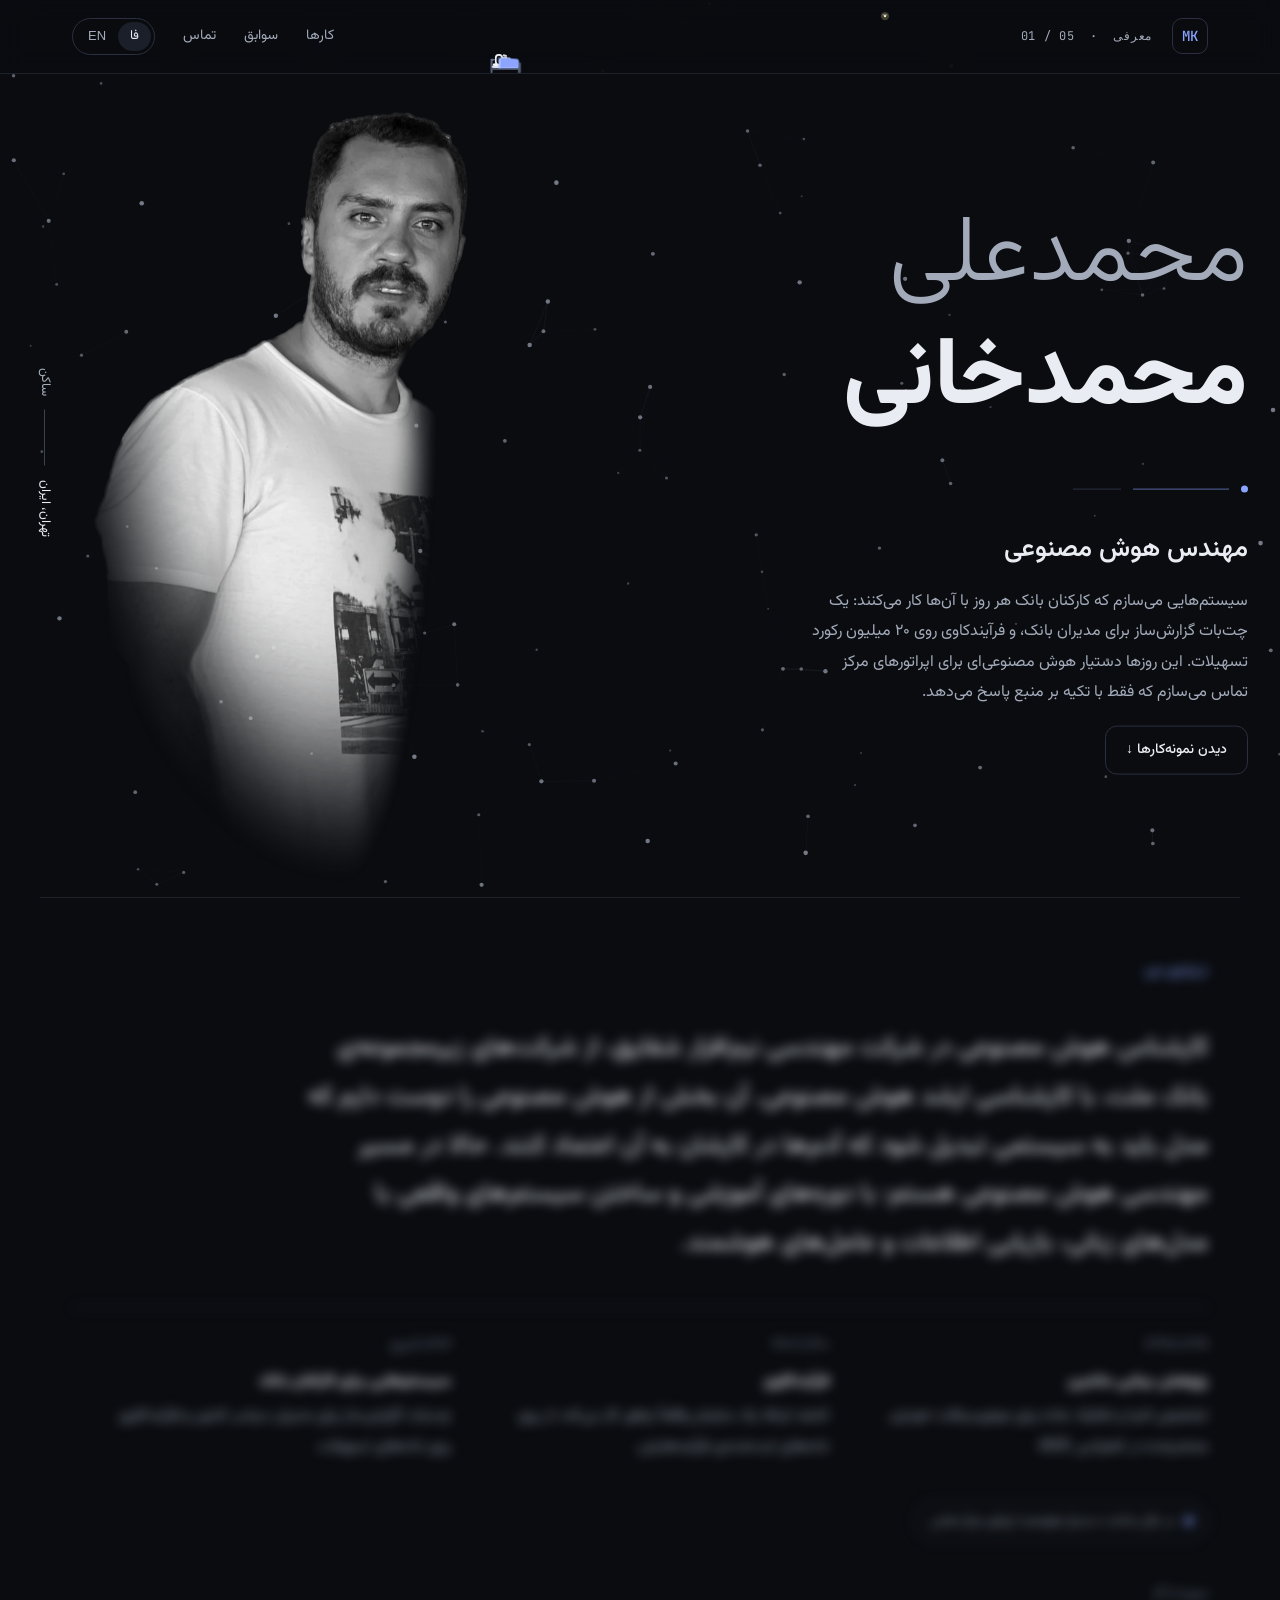
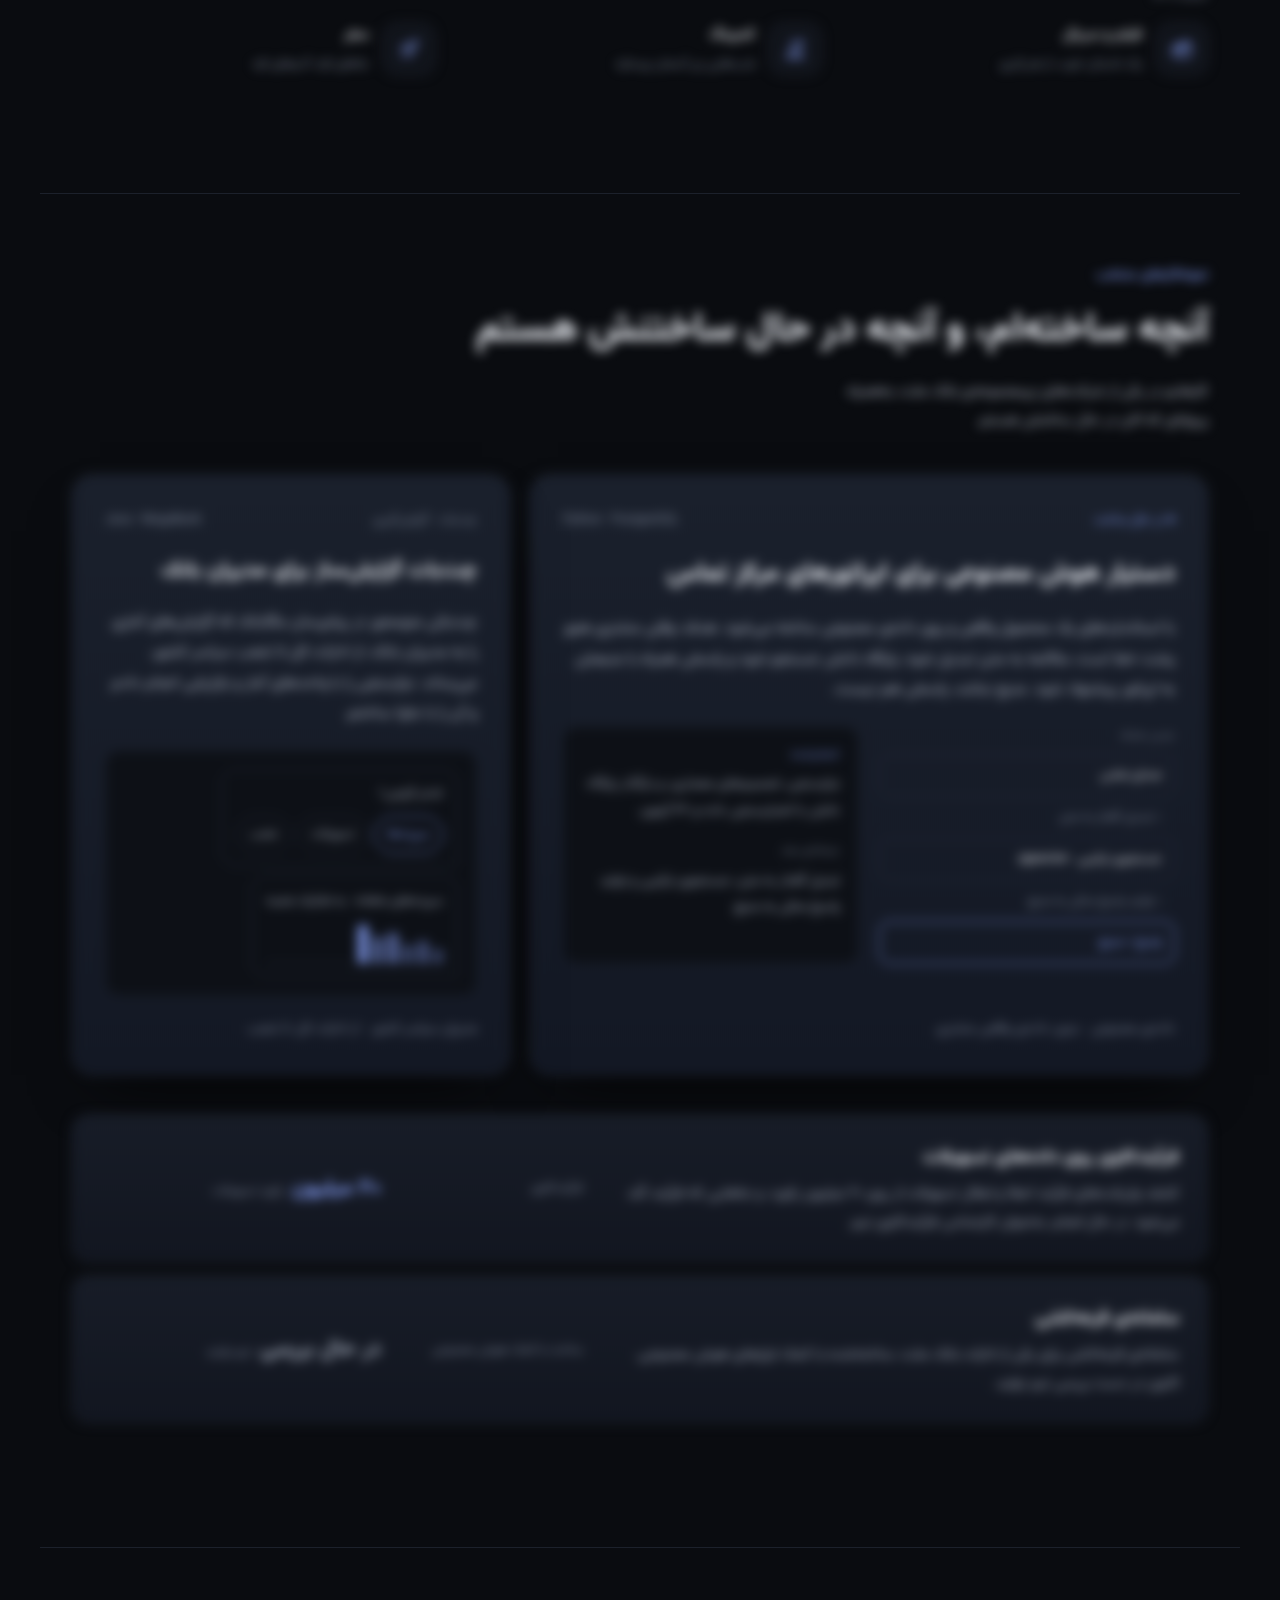
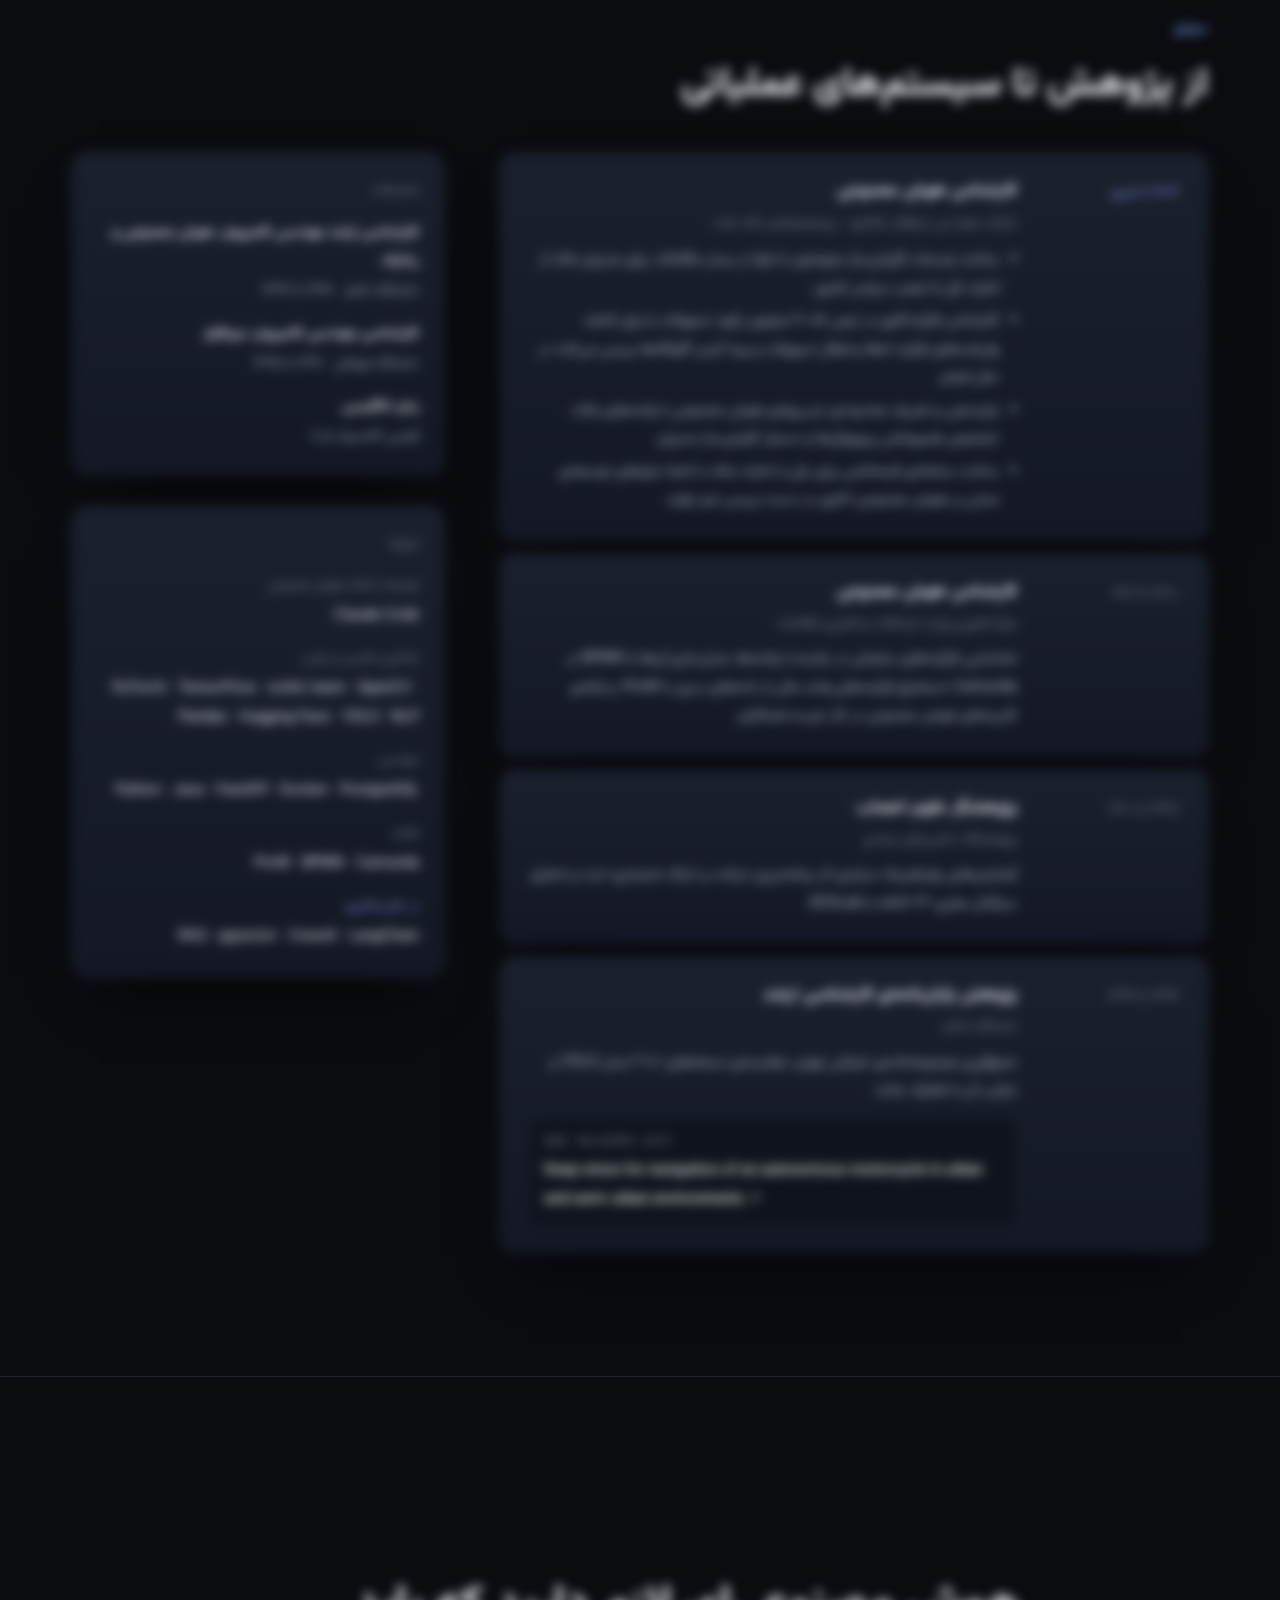
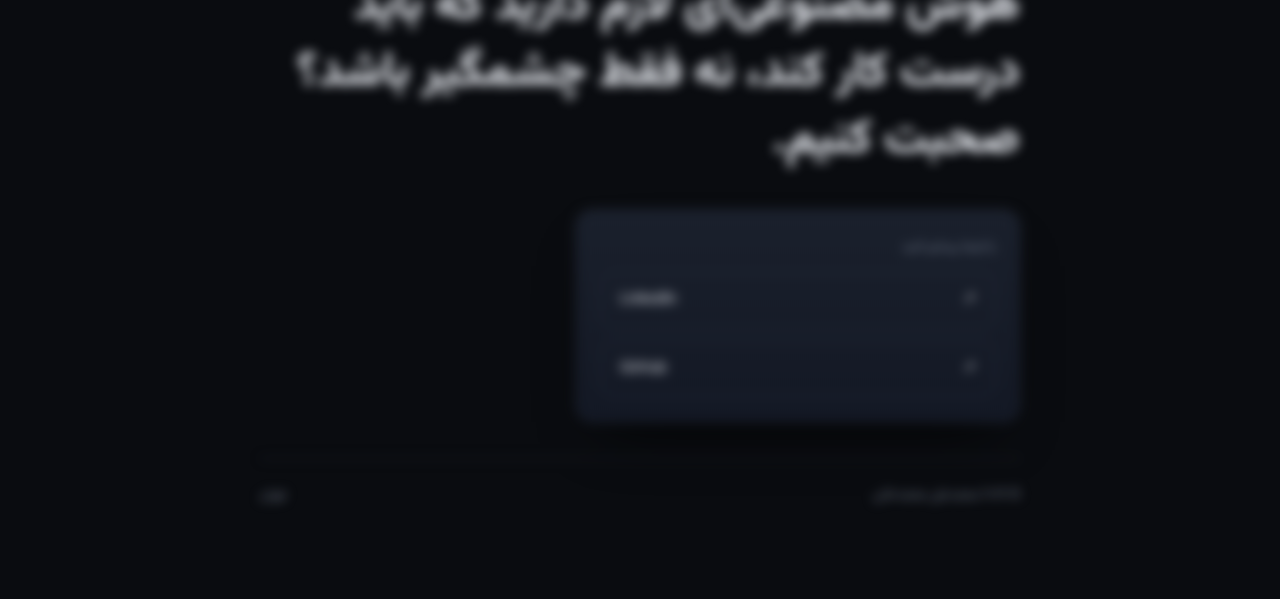
==== fa/index.html @ cc92572e "Add files via upload action" ====
<!doctype html>
<html lang="fa" dir="rtl">
<head>
<meta charset="utf-8">
<meta name="viewport" content="width=device-width, initial-scale=1">
<title>محمدعلی محمدخانی — مهندس هوش مصنوعی</title>
<meta name="description" content="کارشناس هوش مصنوعی در گروه بانک ملت: چت‌بات گزارش‌ساز برای مدیران بانک، فرآیندکاوی روی ۲۰ میلیون رکورد تسهیلات، و دستیار هوش مصنوعی اپراتورهای مرکز تماس در حال ساخت.">
<link rel="canonical" href="https://mohammadalimkh.github.io/fa/">
<link rel="alternate" hreflang="en" href="https://mohammadalimkh.github.io/">
<link rel="alternate" hreflang="fa" href="https://mohammadalimkh.github.io/fa/">
<meta property="og:type" content="website">
<meta property="og:title" content="محمدعلی محمدخانی — مهندس هوش مصنوعی">
<meta property="og:description" content="کارشناس هوش مصنوعی در گروه بانک ملت: چت‌بات گزارش‌ساز برای مدیران بانک، فرآیندکاوی روی ۲۰ میلیون رکورد تسهیلات، و دستیار هوش مصنوعی اپراتورهای مرکز تماس در حال ساخت.">
<meta property="og:url" content="https://mohammadalimkh.github.io/fa/">
<meta property="og:locale" content="fa_IR">
<meta name="twitter:card" content="summary">
<link rel="icon" href="data:image/svg+xml,%3Csvg xmlns='http://www.w3.org/2000/svg' viewBox='0 0 64 64'%3E%3Crect width='64' height='64' rx='14' fill='%230A0C10'/%3E%3Crect x='3' y='3' width='58' height='58' rx='12' fill='none' stroke='%232A3040' stroke-width='2'/%3E%3Ctext x='32' y='41' font-family='Arial,sans-serif' font-size='24' font-weight='700' text-anchor='middle' fill='%238AA4FF'%3EMK%3C/text%3E%3C/svg%3E">

<link rel="preconnect" href="https://fonts.googleapis.com">
<link href="https://fonts.googleapis.com/css2?family=Vazirmatn:wght@300;400;500;600;700;800&amp;family=JetBrains+Mono:wght@400;500&amp;display=swap" rel="stylesheet">
<style>
body{margin:0;background:#0A0C10}
a{color:#E9ECF2;text-decoration:none}a:hover{color:#8AA4FF}
.bot{position:absolute;bottom:0;left:0;width:30px;height:36px;z-index:2;cursor:default}
.bot-dir{width:30px;height:36px;transition:transform .25s;perspective:220px}
.bot-act{width:30px;height:36px;transform-origin:50% 100%}
.bot svg{overflow:visible;display:block}
.bot-leg-a,.bot-leg-b,.bot-arm-r,.bot-arm-l,.bot-eye{transform-box:fill-box}
.bot-leg-a,.bot-leg-b{transform-origin:50% 0}
.bot-arm-r,.bot-arm-l{transform-origin:50% 0;transition:transform .35s ease}
.bot-arm-r{transform:rotate(14deg)}
.bot-arm-l{transform:rotate(-14deg)}
.bot-eye{transform-origin:50% 50%;animation:bot-blink 4s ease-in-out infinite}
.bot-ant{animation:bot-glow 2s ease-in-out infinite}
.bot-hi{position:absolute;bottom:42px;left:50%;transform:translate(-50%,4px);padding:4px 10px;border-radius:10px;background:#E9ECF2;color:#0A0C10;font-size:12px;font-weight:600;white-space:nowrap;opacity:0;transition:opacity .2s,transform .2s;pointer-events:none}
.bot:hover .bot-hi{opacity:1;transform:translate(-50%,0)}
.bot.is-walking .bot-leg-a{animation:bot-leg .26s ease-in-out infinite alternate}
.bot.is-walking .bot-leg-b{animation:bot-leg .26s ease-in-out infinite alternate-reverse}
.bot.is-walking .bot-body{animation:bot-bob .26s ease-in-out infinite alternate}
.bot.is-waving .bot-arm-r{animation:bot-wave .32s ease-in-out infinite alternate}
@keyframes bot-leg{from{transform:rotate(24deg)}to{transform:rotate(-24deg)}}
@keyframes bot-bob{from{transform:translateY(0)}to{transform:translateY(-1.5px)}}
@keyframes bot-wave{from{transform:rotate(-172deg)}to{transform:rotate(-128deg)}}
@keyframes bot-blink{0%,93%,100%{transform:scaleY(1)}96%{transform:scaleY(.12)}}
@keyframes bot-glow{0%,100%{opacity:1}50%{opacity:.35}}
@media (max-width:720px){.bot-act{transform:scale(.85)}}
@media (prefers-reduced-motion:reduce){.bot,.bot *{animation:none!important;transition:none!important}}
html{scroll-behavior:smooth}
.scroll-progress{position:absolute;left:0;right:0;bottom:-1px;height:1px;background:#8AA4FF;transform-origin:0 50%;transform:scaleX(var(--progress,0));pointer-events:none}
[dir="rtl"] .scroll-progress{transform-origin:100% 50%}
.hero .hero-copy{translate:0 calc(var(--p,0) * -70px);opacity:calc(1 - var(--p,0) * 1.15)}
.hero .hero-photo{translate:0 calc(var(--p,0) * 90px);opacity:calc(1 - var(--p,0) * 0.7)}
.hero .hero-side{opacity:calc(1 - var(--p,0) * 2.2)}
.fx [data-reveal]{opacity:0;translate:0 28px;filter:blur(6px);transition:opacity .9s cubic-bezier(.2,.7,.2,1) var(--d,0ms),translate .9s cubic-bezier(.2,.7,.2,1) var(--d,0ms),filter .9s ease var(--d,0ms)}
.fx [data-reveal].in{opacity:1;translate:0 0;filter:none}
.fx [data-reveal][data-from="top"]:not(.in){translate:0 -28px}
@media (prefers-reduced-motion:reduce){html{scroll-behavior:auto}.hero .hero-copy,.hero .hero-photo,.hero .hero-side{translate:none;opacity:1}}
.page{min-height:calc(100vh - 77px);box-sizing:border-box;scroll-margin-top:77px;justify-content:center;align-content:center}
footer.page{display:flex;flex-direction:column;justify-content:center}
.page-count{font-family:'JetBrains Mono',monospace;font-size:12px;letter-spacing:.06em;color:#A3ABBA;white-space:pre}
@media (max-width:720px){.page-count{display:none}}
.hobby-icon{transition:border-color .25s ease,translate .25s ease}
.hobby:hover .hobby-icon{border-color:#8AA4FF;translate:0 -3px}
a:focus-visible{outline:2px solid #8AA4FF;outline-offset:3px;border-radius:8px}
.hero{height:calc(100vh - 77px);min-height:640px;max-height:920px}
@media (max-width:720px){
.nav-links{display:none!important}
.hero{display:flex;flex-direction:column;height:auto!important;min-height:0!important;max-height:none!important;padding:28px 20px 0;gap:28px}
.hero>*{position:static!important;transform:none!important}
.hero .hero-copy{order:1;max-width:none!important}
.hero h1{font-size:10.4vw!important}
.hero .hero-side{display:none!important}
.hero .hero-photo{order:2;position:relative!important;left:auto!important;width:82%!important;max-width:340px;height:auto!important;max-height:none!important;align-self:center}
#about p{font-size:20px!important}
#about .hobbies{grid-template-columns:minmax(0,1fr)!important}
}
</style>
<style>:root{--accent:#8AA4FF} html{scroll-behavior:smooth} *{box-sizing:border-box}</style>
<style>
@property --ma{syntax:'<angle>';inherits:false;initial-value:0deg}
.meteor{position:relative}
.meteor::after{content:"";position:absolute;inset:-1px;border-radius:inherit;padding:2px;pointer-events:none;opacity:0;
background:conic-gradient(from var(--ma),transparent 0 62%,rgba(138,164,255,.15) 74%,#8AA4FF 94%,#EAF0FF 99.5%,transparent 100%);
-webkit-mask:linear-gradient(#000 0 0) content-box,linear-gradient(#000 0 0);-webkit-mask-composite:xor;mask:linear-gradient(#000 0 0) content-box exclude,linear-gradient(#000 0 0);
filter:drop-shadow(0 0 5px #8AA4FF) drop-shadow(0 0 14px rgba(138,164,255,.75))}
.meteor.meteor-go::after{animation:meteor-run 1.9s cubic-bezier(.45,.05,.3,1) var(--md,0ms) 1 both}
@keyframes meteor-run{0%{--ma:-40deg;opacity:0}12%{opacity:1}80%{opacity:1}100%{--ma:330deg;opacity:0}}
@media (prefers-reduced-motion:reduce){.meteor::after{display:none}}
</style><style>
.bg-grid{display:grid;grid-template-columns:minmax(0,1.9fr) minmax(0,1fr);gap:56px}
.xp{display:grid;grid-template-columns:130px minmax(0,1fr);gap:8px 32px;padding:22px 0;border-top:1px solid #1C212B}
.story{display:grid;grid-template-columns:repeat(3,minmax(0,1fr));gap:0;border-top:1px solid #1C212B}
.story>div{padding:22px 24px 0 0}
@media (max-width:720px){.bg-grid,.story{grid-template-columns:minmax(0,1fr);gap:32px}.story{gap:0}.xp{grid-template-columns:minmax(0,1fr)}
#about,#background{padding:72px 20px!important}#contact h2{font-size:36px!important}#contact>div{padding:72px 20px 40px!important}}
</style><style>
.w-h2{font-size:clamp(30px,4vw,40px)!important}
.feat{display:grid;grid-template-columns:minmax(0,1.55fr) minmax(0,1fr);gap:20px}
.trio{display:grid;grid-template-columns:repeat(3,minmax(0,1fr));gap:20px}
.idx{display:flex;flex-direction:column;border-bottom:1px solid #1C212B}
.idx-row{display:grid;grid-template-columns:minmax(0,1fr) 170px 220px 28px;align-items:center;gap:32px;padding:26px 8px;border-top:1px solid #1C212B;color:#E9ECF2;transition:background .2s}
.idx-row:hover{background:rgba(138,164,255,.04)}
.idx-row:hover .idx-arrow{color:var(--accent);translate:4px 0}
.idx-arrow{transition:translate .2s,color .2s;color:#7C8597;font-size:18px}
#work a{white-space:nowrap} .idx-row{white-space:normal!important} .idx-fig span{white-space:nowrap}
.op-split{display:grid;grid-template-columns:minmax(0,1fr) minmax(0,1fr);gap:20px}
.pipe-h{display:flex;align-items:center;gap:10px;flex-wrap:wrap}
@media (max-width:720px){
 .feat,.trio{grid-template-columns:minmax(0,1fr)}
 .op-split{grid-template-columns:minmax(0,1fr)!important}
 #work{padding:72px 20px!important}
 .idx-row{grid-template-columns:minmax(0,1fr) 20px;gap:10px 16px;padding:22px 0}
 .idx-row .idx-tags,.idx-row .idx-fig{grid-column:1}
 .idx-row .idx-arrow{grid-column:2;grid-row:1}
 .spot{flex-direction:column!important}
 #work article{padding:22px!important}
}
</style><style>
@media (max-width:720px){.hero .hero-photo{transform:scaleX(-1)!important}}
.story>div{padding:22px 0 0 24px!important}
.idx-row:hover .idx-arrow{translate:-4px 0!important}
#work h3,#experience h3,#work h2,#experience h2{line-height:1.6!important}
</style><style id="work-style">
#work p{color:#B6BDCB!important}
#work .feat>article,#work .idx-row{transition:transform .25s ease,border-color .25s ease,box-shadow .25s ease}
#work .feat>article:hover,#work .idx-row:hover{transform:translateY(-3px)}
@media (prefers-reduced-motion:reduce){#work .feat>article:hover,#work .idx-row:hover{transform:none}}

#work .feat>article{background:linear-gradient(180deg,#1A202C 0%,#131824 100%)!important;border-color:#2C3345!important;
 box-shadow:inset 0 1px 0 rgba(255,255,255,.06),0 28px 60px -28px rgba(0,0,0,.9)!important}
#work .feat>article:hover{border-color:#3A4458!important}
#work .idx{border-bottom:0!important;gap:14px}
#work .idx-row{background:linear-gradient(180deg,#171C27,#121620)!important;border:1px solid #262D3D!important;border-radius:16px;padding:24px 28px!important;
 box-shadow:inset 0 1px 0 rgba(255,255,255,.05)}
#work .idx-row:hover{border-color:#3A4458!important;background:linear-gradient(180deg,#1A202C,#141924)!important}
@media (max-width:720px){#work .idx-row{padding:20px!important}}
</style>
<style id="bot-life">
/* ---- the robot's world: whole header strip, on top of everything in it ---- */
header{overflow-x:clip}
.bot{z-index:20!important;cursor:pointer;pointer-events:none}
/* smaller robot so it walks under the nav text without changing the header */
.bot-dir{scale:.55;transform-origin:50% 100%}
.bot-act{pointer-events:auto}
.bot.is-ghost .bot-act{pointer-events:none}
.bot .bot-hi{bottom:26px}
.bot-ff svg{width:11px;height:11px}
.bot-eyes{transition:transform .25s ease}
.bot-act{transition:transform .4s ease}
.bot-body{transform-box:fill-box;transform-origin:50% 100%}
.bot svg{transform-origin:50% 100%}
.bot-prop{opacity:0;transition:opacity .3s ease}
.bot-prop,.bot-prop *{transform-box:view-box}
.bot-txt{transform-box:fill-box!important;transform-origin:50% 50%}
.bot.is-left .bot-txt{transform:scaleX(-1)}
.bot-puffset circle{transform-box:fill-box!important;transform-origin:50% 50%;fill:#C9CFDB}
.bot-floorpuffs circle,.bot-runpuffs circle{fill:#8F98AA}
@keyframes bot-puff{0%{opacity:0;transform:scale(.4)}25%{opacity:.9}100%{opacity:0;transform:translate(1px,-3px) scale(1.5)}}
.bot-puffset .p2{animation-delay:.4s!important}.bot-puffset .p3{animation-delay:.8s!important}

/* ---- sitting: body lowered onto the header line, legs dangle below it ---- */
.bot.is-sitting .bot-act{transform:translateY(5px)}
.bot.is-sitting .bot-leg-a{animation:bot-dangle 1.2s ease-in-out infinite alternate}
.bot.is-sitting .bot-leg-b{animation:bot-dangle 1.2s ease-in-out infinite alternate-reverse}
@keyframes bot-dangle{from{transform:rotate(-20deg)}to{transform:rotate(20deg)}}

/* ---- sleeping / waking ---- */
.bot.is-sleeping .bot-leg-a,.bot.is-sleeping .bot-leg-b{animation:none}
.bot.is-sleeping .bot-eye{animation:none;transform:scaleY(.12)}
.bot.is-sleeping .bot-ant{animation:none;opacity:.3}
.bot.is-sleeping .bot-body{animation:bot-breathe 3.2s ease-in-out infinite}
@keyframes bot-breathe{0%,100%{transform:translateY(0)}50%{transform:translateY(.8px)}}
.bot.is-sleeping .bot-zzz{opacity:1}
.bot-zzz text{fill:#A3ABBA;font-family:'Space Grotesk',sans-serif;font-weight:700;font-size:5px}
.bot-zzz .zz{opacity:0}
.bot.is-sleeping .bot-zzz .zz{animation:bot-z 3.6s ease-out infinite}
.bot-zzz .z2 text{font-size:6px}.bot-zzz .z3 text{font-size:7px}
.bot.is-sleeping .bot-zzz .z2{animation-delay:1.2s}.bot.is-sleeping .bot-zzz .z3{animation-delay:2.4s}
@keyframes bot-z{0%{opacity:0;transform:translate(0,0)}20%{opacity:1}100%{opacity:0;transform:translate(6px,-11px)}}
.bot.is-stretching .bot-arm-r{transform:rotate(-140deg)}
.bot.is-stretching .bot-arm-l{transform:rotate(140deg)}
.bot.is-stretching .bot-body{animation:bot-stretch 2.2s ease-in-out}
.bot.is-stretching .bot-eye{animation:none;transform:scaleY(.35)}
@keyframes bot-stretch{0%,100%{transform:scaleY(1)}35%,70%{transform:scaleY(1.09)}}

/* ---- walking variants ---- */
.bot.is-running .bot-leg-a,.bot.is-chasing .bot-leg-a{animation:bot-leg .16s ease-in-out infinite alternate}
.bot.is-running .bot-leg-b,.bot.is-chasing .bot-leg-b{animation:bot-leg .16s ease-in-out infinite alternate-reverse}
.bot.is-running .bot-arm-r{animation:bot-pump .16s ease-in-out infinite alternate}
.bot.is-running .bot-arm-l{animation:bot-pump .16s ease-in-out infinite alternate-reverse}
.bot.is-running .bot-body,.bot.is-chasing .bot-body{animation:bot-bob .16s ease-in-out infinite alternate}
.bot.is-running svg{transform:rotate(7deg)}
.bot.is-running .bot-runpuffs,.bot.is-chasing .bot-runpuffs{opacity:1}
.bot.is-running .bot-runpuffs circle,.bot.is-chasing .bot-runpuffs circle{animation:bot-puff .7s ease-out infinite}
@keyframes bot-pump{from{transform:rotate(38deg)}to{transform:rotate(-38deg)}}
.bot.is-sweeping .bot-arm-r{transform:rotate(-28deg)}
.bot.is-sweeping .bot-broom,.bot.is-sweeping .bot-floorpuffs{opacity:1}
.bot-broom{transform-origin:27.3px 28px}
.bot.is-sweeping .bot-broom{animation:bot-sweep .55s ease-in-out infinite alternate}
.bot.is-sweeping .bot-leg-a{animation:bot-leg .55s ease-in-out infinite alternate}
.bot.is-sweeping .bot-leg-b{animation:bot-leg .55s ease-in-out infinite alternate-reverse}
.bot.is-sweeping .bot-floorpuffs circle{animation:bot-puff 1.1s ease-out infinite}
.bot.is-sweeping .bot-eyes{transform:translate(.8px,1px)!important}
@keyframes bot-sweep{from{transform:rotate(-12deg)}to{transform:rotate(10deg)}}
/* chasing a firefly */
.bot.is-chasing .bot-arm-r{animation:bot-reach .3s ease-in-out infinite alternate}
.bot.is-chasing .bot-eyes,.bot.is-escaped .bot-eyes{transform:translate(1px,-1px)!important}
.bot.is-escaped .bot-arm-r{transform:rotate(-150deg)}
@keyframes bot-reach{from{transform:rotate(-150deg)}to{transform:rotate(-120deg)}}

/* ---- dusting ---- */
.bot.is-dusting .bot-arm-r{animation:bot-dust .3s ease-in-out infinite alternate}
.bot.is-dusting .bot-bed .stool{opacity:1}
.bot.is-dusting .bot-act{animation:bot-ladder .8s ease-out .25s both}
@keyframes bot-ladder{0%{transform:translateY(0)}35%{transform:translateY(-12px)}70%{transform:translateY(-22px)}100%{transform:translateY(-28px)}}
.bot.is-dusting .bot-cloth,.bot.is-dusting .bot-puffs{opacity:1}
.bot.is-dusting .bot-cloth{animation:bot-cloth .3s ease-in-out infinite alternate}
.bot.is-dusting .bot-puffs circle{animation:bot-puff 1.3s ease-out infinite}
.bot.is-dusting .bot-eyes{transform:translate(.6px,-1px)!important}
@keyframes bot-dust{from{transform:rotate(-132deg)}to{transform:rotate(-156deg)}}
@keyframes bot-cloth{from{transform:translate(1.1px,.7px)}to{transform:translate(-1.1px,-.5px)}}

/* ---- tea ---- */
.bot.is-tea .bot-cup{opacity:1;animation:bot-sip-cup 4.6s ease-in-out infinite}
.bot.is-tea .bot-arm-r{animation:bot-sip-arm 4.6s ease-in-out infinite}
.bot-steam{fill:none;stroke:#A3ABBA;stroke-width:.6;stroke-linecap:round;opacity:0}
.bot.is-tea .bot-steam{animation:bot-steam 2.4s ease-out infinite}
.bot.is-tea .bot-steam.s2{animation-delay:1.2s}
@keyframes bot-sip-arm{0%,50%,100%{transform:rotate(-60deg)}65%,82%{transform:rotate(-125deg)}}
@keyframes bot-sip-cup{0%,50%,100%{transform:translate(0,0)}65%,82%{transform:translate(-1px,-7.5px)}}
@keyframes bot-steam{0%{opacity:0;transform:translateY(1px)}30%{opacity:.8}100%{opacity:0;transform:translateY(-3px)}}

/* ---- laptop ---- */
.bot.is-laptop .bot-laptop{opacity:1}
.bot.is-laptop .bot-arm-r{animation:bot-type .17s ease-in-out infinite alternate}
.bot.is-laptop .bot-eyes{transform:translate(1.1px,.7px)!important}
.bot-laptop .glow{opacity:.2}
.bot.is-laptop .bot-laptop .glow{animation:bot-glowflick 2.2s ease-in-out infinite}
.bot-laptop text{fill:#8AA4FF;font-family:'JetBrains Mono',monospace;font-size:3.6px;font-weight:600}
.bot-laptop .code{opacity:0}
.bot.is-laptop .bot-laptop .code{animation:bot-code 2.8s ease-out infinite}
@keyframes bot-type{from{transform:rotate(-30deg)}to{transform:rotate(-42deg)}}
@keyframes bot-glowflick{0%,100%{opacity:.16}50%{opacity:.3}}
@keyframes bot-code{0%{opacity:0;transform:translate(0,0)}20%{opacity:1}100%{opacity:0;transform:translate(-2px,-9px)}}

/* ---- reading ---- */
.bot.is-reading .bot-book{opacity:1}
.bot.is-reading .bot-arm-r{transform:rotate(-75deg)}
.bot.is-reading .bot-eyes{transform:translate(1.2px,.6px)!important}
.bot-book .flip{transform-origin:32px 21px}
.bot.is-reading .bot-book .flip{animation:bot-flip 3.4s ease-in-out infinite}
@keyframes bot-flip{0%,72%{transform:scaleX(1);opacity:1}88%{transform:scaleX(-1);opacity:1}100%{transform:scaleX(-1);opacity:0}}

/* ---- fishing (line hangs below the header into the page) ---- */
.bot.is-fishing .bot-fish{opacity:1}
.bot.is-fishing .bot-arm-r{transform:rotate(-45deg)}
.bot.is-fishing .bot-leg-a,.bot.is-fishing .bot-leg-b{animation-duration:2s}
.bot.is-fishing .bobber{animation:bot-bobber 1.5s ease-in-out infinite alternate}
.bot-fish .fline{transform-origin:42px 9px;transition:transform .5s ease}
.bot.is-caught .bot-fish .fline{transform:scaleY(.18)}
.bot-fish .catch{opacity:0;transform-origin:42px 14px}
.bot.is-caught .bot-fish .catch{animation:bot-catch 2.4s ease-out forwards}
.bot.is-caught .bot-eyes{transform:translate(1.2px,-1.2px)!important}
@keyframes bot-bobber{from{transform:translateY(0)}to{transform:translateY(1.6px)}}
@keyframes bot-catch{0%{opacity:0;transform:translate(0,6px) scale(.5)}25%{opacity:1;transform:translate(0,-2px) scale(1.1) rotate(90deg)}70%{opacity:1;transform:translate(1px,-6px) scale(1) rotate(220deg)}100%{opacity:0;transform:translate(6px,-16px) scale(.6) rotate(360deg)}}

/* ---- campfire ---- */
.bot.is-campfire .bot-fire{opacity:1}
.bot.is-campfire .bot-arm-r{transform:rotate(-80deg)}
.bot-fire .fl{transform-origin:41px 30px}
.bot.is-campfire .bot-fire .f1{animation:bot-flame .22s ease-in-out infinite alternate}
.bot.is-campfire .bot-fire .f2{animation:bot-flame .17s ease-in-out infinite alternate-reverse}
.bot-fire .spark{opacity:0}
.bot.is-campfire .bot-fire .spark{animation:bot-spark 1.6s ease-out infinite}
.bot.is-campfire .bot-fire .k2{animation-delay:.8s}
@keyframes bot-flame{from{transform:scale(.9,.82) skewX(-4deg)}to{transform:scale(1.05,1.12) skewX(4deg)}}
@keyframes bot-spark{0%{opacity:0;transform:translate(0,0)}20%{opacity:1}100%{opacity:0;transform:translate(2px,-12px)}}

/* ---- juggling ---- */
.bot.is-juggling .bot-juggle{opacity:1}
.bot.is-juggling .bot-arm-r{animation:bot-jug-r .3s ease-in-out infinite alternate}
.bot.is-juggling .bot-arm-l{animation:bot-jug-l .3s ease-in-out infinite alternate-reverse}
.bot.is-juggling .bot-eyes{transform:translate(0,-1.1px)!important}
.bot.is-juggling .jb{animation:bot-juggle 1.2s linear infinite}
.bot.is-juggling .b2{animation-delay:-.4s}.bot.is-juggling .b3{animation-delay:-.8s}
@keyframes bot-jug-r{from{transform:rotate(-22deg)}to{transform:rotate(-34deg)}}
@keyframes bot-jug-l{from{transform:rotate(22deg)}to{transform:rotate(34deg)}}
@keyframes bot-juggle{0%{transform:translate(-12px,10px)}12.5%{transform:translate(-9px,-4px)}25%{transform:translate(0,-12px)}37.5%{transform:translate(9px,-4px)}50%{transform:translate(12px,10px)}62.5%{transform:translate(6px,13px)}75%{transform:translate(0,14px)}87.5%{transform:translate(-6px,13px)}100%{transform:translate(-12px,10px)}}

/* ---- music ---- */
.bot.is-music .bot-music{opacity:1}
.bot.is-music svg{animation:bot-sway .45s ease-in-out infinite alternate}
.bot.is-music .bot-leg-a{animation:bot-tap .45s ease-in-out infinite alternate}
.bot.is-music .bot-eye{animation:none;transform:scaleY(.3)}
.bot-music text{fill:#8AA4FF;font-size:6px}
.bot-music .note{opacity:0}
.bot.is-music .bot-music .note{animation:bot-note 2s ease-out infinite}
.bot.is-music .bot-music .n2{animation-delay:1s}
@keyframes bot-sway{from{transform:rotate(-6deg)}to{transform:rotate(6deg)}}
@keyframes bot-tap{from{transform:rotate(0)}to{transform:rotate(-16deg)}}
@keyframes bot-note{0%{opacity:0;transform:translate(0,0)}20%{opacity:1}60%{transform:translate(3px,-6px)}100%{opacity:0;transform:translate(1px,-12px)}}

/* ---- bubbles ---- */
.bot.is-bubbles .bot-bubbles{opacity:1}
.bot.is-bubbles .bot-arm-r{transform:rotate(-110deg)}
.bot-bubbles .bub{fill:rgba(138,164,255,.14);stroke:#C9D5FF;stroke-width:.4;opacity:0}
.bot.is-bubbles .bub{animation:bot-bubble 2.6s ease-out infinite}
.bot.is-bubbles .u2{animation-delay:.65s}.bot.is-bubbles .u3{animation-delay:1.3s}.bot.is-bubbles .u4{animation-delay:1.95s}
@keyframes bot-bubble{0%{opacity:0;transform:translate(0,0) scale(.4)}15%{opacity:1;transform:translate(2px,-2px) scale(1)}50%{transform:translate(9px,-12px)}75%{transform:translate(13px,-18px)}100%{opacity:0;transform:translate(19px,-26px)}}

/* ---- photo ---- */
.bot.is-photo .bot-cam{opacity:1}
.bot.is-photo .bot-arm-r{transform:rotate(-115deg)}
.bot.is-photo .bot-eye:first-of-type{animation:none;transform:scaleY(.15)}
.bot-cam .flash{transform-box:fill-box!important;transform-origin:50% 50%;opacity:0}
.bot.is-photo .bot-cam .flash{animation:bot-flash 1.8s ease-out infinite}
@keyframes bot-flash{0%,40%{opacity:0;transform:scale(.3)}46%{opacity:.95;transform:scale(2.4)}62%,100%{opacity:0;transform:scale(3.4)}}

/* ---- jumping jacks ---- */
.bot.is-jacks .bot-arm-r{animation:bot-jack-r .5s ease-in-out infinite alternate}
.bot.is-jacks .bot-arm-l{animation:bot-jack-l .5s ease-in-out infinite alternate}
.bot.is-jacks .bot-leg-a{animation:bot-jack-la .5s ease-in-out infinite alternate}
.bot.is-jacks .bot-leg-b{animation:bot-jack-lb .5s ease-in-out infinite alternate}
.bot.is-jacks svg{animation:bot-jack-hop .5s ease-in-out infinite alternate}
.bot.is-jacks .bot-sweat{opacity:1;animation:bot-drip 1.5s ease-in infinite}
@keyframes bot-jack-r{from{transform:rotate(14deg)}to{transform:rotate(-150deg)}}
@keyframes bot-jack-l{from{transform:rotate(-14deg)}to{transform:rotate(150deg)}}
@keyframes bot-jack-la{from{transform:rotate(0)}to{transform:rotate(18deg)}}
@keyframes bot-jack-lb{from{transform:rotate(0)}to{transform:rotate(-18deg)}}
@keyframes bot-jack-hop{from{transform:translateY(0)}to{transform:translateY(-3px)}}
@keyframes bot-drip{0%{opacity:0;transform:translate(0,0)}30%{opacity:1}100%{opacity:0;transform:translate(1px,5px)}}

/* ---- balloon ride ---- */
.bot.is-balloon .bot-balloon,.bot.is-popped .bot-balloon{opacity:1;transition:none}
.bot.is-balloon .bot-arm-r,.bot.is-popped .bot-arm-r{transform:rotate(-140deg)}
.bot.is-balloon svg{animation:bot-float 6s ease-in-out forwards}
.bot.is-balloon .bot-leg-a{animation:bot-dangle .9s ease-in-out infinite alternate}
.bot.is-balloon .bot-leg-b{animation:bot-dangle .9s ease-in-out infinite alternate-reverse}
.bot-balloon .burst{opacity:0}
.bot-balloon .bal{transform-origin:33px -11px}
.bot.is-popped .bot-balloon .bal{animation:bot-pop .22s ease-out forwards}
.bot.is-popped .bot-balloon .str{opacity:0}
.bot.is-popped .bot-balloon .burst{animation:bot-burst .4s ease-out forwards}
.bot.is-popped svg{animation:bot-drop .7s cubic-bezier(.55,0,.7,1.5) forwards}
.bot.is-popped .bot-eye{animation:none;transform:scaleY(1.25)}
@keyframes bot-float{0%{transform:translateY(0)}35%{transform:translateY(-14px) rotate(-3deg)}55%{transform:translateY(-13px) rotate(3deg)}78%{transform:translateY(-14.5px) rotate(-2deg)}100%{transform:translateY(-14px) rotate(0)}}
@keyframes bot-pop{to{transform:scale(1.6);opacity:0}}
@keyframes bot-burst{0%{opacity:1}100%{opacity:0}}
@keyframes bot-drop{from{transform:translateY(-14px)}to{transform:translateY(0)}}

/* ---- paper plane ---- */
.bot.is-plane .bot-arm-r{animation:bot-throw .5s ease-out forwards}
.bot.is-plane .bot-plane{opacity:1;transition:none}
.bot-plane{transform-origin:4px 2.4px}
.bot.is-plane .bot-plane{animation:bot-plane 3s ease-out forwards}
.bot.is-plane .bot-eyes{transform:translate(1.3px,-.6px)!important}
@keyframes bot-throw{0%{transform:rotate(40deg)}60%{transform:rotate(-150deg)}100%{transform:rotate(-120deg)}}
@keyframes bot-plane{0%{transform:translate(18px,22px);opacity:0}12%{transform:translate(28px,13px) rotate(-10deg);opacity:1}40%{transform:translate(90px,3px) rotate(-6deg)}70%{transform:translate(160px,10px) rotate(6deg)}88%{opacity:1}100%{transform:translate(240px,0) rotate(-8deg);opacity:0}}

/* ---- stumble ---- */
.bot.is-stumble svg{transform-origin:22px 36px;animation:bot-fall 2.6s ease-in-out forwards}
.bot.is-stumble .bot-bang{opacity:1;animation:bot-bang 2.6s ease-out forwards}
.bot-bang text{fill:#F0A6CA;font-family:'Space Grotesk',sans-serif;font-weight:700;font-size:8px}
.bot.is-stumble .bot-eye{animation:none;transform:scaleY(.2)}
.bot.is-dustoff .bot-arm-r{animation:bot-brush-r .2s ease-in-out infinite alternate}
.bot.is-dustoff .bot-arm-l{animation:bot-brush-l .2s ease-in-out infinite alternate}
.bot.is-dustoff .bot-puffs{opacity:1}
.bot.is-dustoff .bot-puffs circle{animation:bot-puff 1s ease-out infinite}
@keyframes bot-fall{0%{transform:rotate(0)}14%{transform:rotate(16deg)}34%,72%{transform:rotate(84deg)}90%,100%{transform:rotate(0)}}
@keyframes bot-bang{0%{opacity:0}8%,40%{opacity:1}55%,100%{opacity:0}}
@keyframes bot-brush-r{from{transform:rotate(-10deg)}to{transform:rotate(26deg)}}
@keyframes bot-brush-l{from{transform:rotate(10deg)}to{transform:rotate(-26deg)}}

/* ---- idea ---- */
.bot.is-idea .bot-bulb{opacity:1;transition:none;transform-origin:15px -7px;animation:bot-bulb .5s cubic-bezier(.3,1.7,.5,1) both}
.bot.is-idea .bot-bulb .rays{animation:bot-rays .6s ease-in-out .4s infinite alternate}
.bot.is-idea svg{animation:bot-hop .45s cubic-bezier(.3,.7,.4,1) .55s 2}
.bot.is-idea .bot-eyes{transform:translate(0,-1.2px)!important}
.bot.is-idea .bot-arm-r{transform:rotate(-140deg)}
@keyframes bot-bulb{from{transform:scale(0)}to{transform:scale(1)}}
@keyframes bot-rays{from{opacity:.3}to{opacity:1}}

/* ---- peeking in from the edge ---- */
.bot.is-peeking .bot-eyes{animation:bot-look 1.1s ease-in-out infinite alternate}
@keyframes bot-look{from{transform:translate(-1.3px,0)}to{transform:translate(1.4px,-.4px)}}

/* ---- click: hop with a heart; hover pause ---- */
.bot.is-hop svg{animation:bot-hop .45s cubic-bezier(.3,.7,.4,1)}
.bot.is-hop .bot-heart{animation:bot-heart .9s ease-out}
.bot-heart{transform-origin:15px 1px}
@keyframes bot-hop{0%,100%{transform:translateY(0)}40%{transform:translateY(-8px)}}
@keyframes bot-heart{0%{opacity:0;transform:scale(.4)}20%{opacity:1;transform:scale(1)}100%{opacity:0;transform:translateY(-10px)}}
.bot.is-paused,.bot.is-paused *{animation-play-state:paused!important}


/* ---- bed: pulled out for sleeping ---- */
.bot-dir{position:relative}
.bot-act{position:relative;z-index:1}
.bot-bed{position:absolute;left:-4px;bottom:0;overflow:visible;pointer-events:none}
.bot-bed .bedparts,.bot-bed .stool{opacity:0;transition:opacity .45s ease;transform-box:view-box;transform-origin:28px 30px}
.bot-bed-back{z-index:0}.bot-bed-front{z-index:2}
.bot.is-bed .bot-bed .bedparts{opacity:1}
.bot.is-bedin .bot-bed .bedparts{animation:bot-bedin .6s cubic-bezier(.3,1.5,.5,1) both}
@keyframes bot-bedin{from{transform:scale(.4,.2);opacity:0}to{transform:scale(1);opacity:1}}
.bot-bed .blanket{transform-box:view-box;transform-origin:51.6px 20.8px;transform:scaleX(0);transition:transform .7s cubic-bezier(.4,0,.2,1)}
.bot.is-tucked .bot-bed .blanket{transform:scaleX(1)}
.bot.is-asleep .bot-bed .blanket{animation:bot-blanket 3.2s ease-in-out infinite}
@keyframes bot-blanket{0%,100%{transform:scale(1,1)}50%{transform:scale(1,1.05)}}
.bot.is-bed .bot-act{transform-origin:15px 18px}
.bot.is-bedclimb .bot-act{animation:bot-climb .9s ease-in-out forwards}
.bot.is-liedown .bot-act{animation:bot-liedown .7s ease-in-out forwards}
.bot.is-lying .bot-act{transform:translate(0,-6px) rotate(-90deg)}
.bot.is-lying .bot-leg-a,.bot.is-lying .bot-leg-b{animation:none}
.bot.is-situp .bot-act{animation:bot-situp .7s ease-in-out forwards}
.bot.is-onbed .bot-act{transform:translate(4px,-14px)}
.bot.is-hopdown .bot-act{animation:bot-hopdown .6s ease-in forwards}
@keyframes bot-climb{0%{transform:translate(0,0)}45%{transform:translate(3px,-21px)}100%{transform:translate(4px,-14px)}}
@keyframes bot-liedown{from{transform:translate(4px,-14px) rotate(0)}to{transform:translate(0,-6px) rotate(-90deg)}}
@keyframes bot-situp{from{transform:translate(0,-6px) rotate(-90deg)}to{transform:translate(4px,-14px) rotate(0)}}
@keyframes bot-hopdown{0%{transform:translate(4px,-14px)}45%{transform:translate(1px,-22px)}100%{transform:translate(0,0)}}
.bot.is-asleep .bot-eye{animation:none;transform:scaleY(.12)}
.bot.is-asleep .bot-ant{animation:none;opacity:.3}
.bed-zzz text{fill:#A3ABBA;font-family:'Space Grotesk',sans-serif;font-weight:700;font-size:5px}
.bed-zzz .zz{opacity:0;transform-box:view-box}
.bed-zzz .z2 text{font-size:6px}.bed-zzz .z3 text{font-size:7px}
.bot.is-asleep .bed-zzz .zz{animation:bot-z 3.6s ease-out infinite}
.bot.is-asleep .bed-zzz .z2{animation-delay:1.2s}.bot.is-asleep .bed-zzz .z3{animation-delay:2.4s}

/* ---- the firefly that lives in the header ---- */
.bot-ff{position:absolute;left:0;top:0;width:16px;height:16px;margin:-8px 0 0 -8px;pointer-events:none;z-index:19}
.bot-ff svg{display:block;overflow:visible}
.ff-glow{opacity:.22;transform-box:fill-box;transform-origin:50% 50%;animation:ff-pulse 1.8s ease-in-out infinite}
.bot-ff.is-rest .ff-glow{animation-duration:3.4s}
.ff-wing{opacity:.55;transform-box:fill-box;transform-origin:50% 100%;animation:ff-flap .12s linear infinite alternate}
.bot-ff.is-rest .ff-wing{animation:none;opacity:.35}
@keyframes ff-pulse{0%,100%{opacity:.14;transform:scale(.8)}50%{opacity:.34;transform:scale(1.12)}}
@keyframes ff-flap{from{transform:scaleY(1)}to{transform:scaleY(.2)}}
.bot.is-ffhead .bot-eyes{transform:translate(0,-1.4px)!important}
.bot.is-chasing .bot-eyes,.bot.is-escaped .bot-eyes{transform:translate(1.2px,-1.2px)!important}
@media (prefers-reduced-motion:reduce){.bot-ff{display:none}}

@media (max-width:720px){.bot-act{transform:none}.bot.is-sitting .bot-act{transform:translateY(5px)}.bot .bot-act{pointer-events:none}}
@media (prefers-reduced-motion:reduce){.bot,.bot *{animation:none!important;transition:none!important}}
</style>
<style id="exp-contact-style">
#experience .bg-grid>div:first-child{border-bottom:0!important;display:flex;flex-direction:column;gap:14px}
#experience .xp{border-top:0!important;background:linear-gradient(180deg,#1A202C 0%,#131824 100%);border:1px solid #2C3345;border-radius:16px;box-shadow:inset 0 1px 0 rgba(255,255,255,.06),0 28px 60px -28px rgba(0,0,0,.9);padding:24px 28px!important;transition:transform .25s ease,border-color .25s ease}
#experience .xp:hover{border-color:#3A4458;transform:translateY(-3px)}
#experience .xp p,#experience .xp li{color:#B6BDCB!important}
#experience .xp a{background:#0F131B}
#experience .bg-grid>div:last-child>div{background:linear-gradient(180deg,#1A202C 0%,#131824 100%);border:1px solid #2C3345;border-radius:16px;box-shadow:inset 0 1px 0 rgba(255,255,255,.06),0 28px 60px -28px rgba(0,0,0,.9);padding:24px}
@media (max-width:720px){#experience .xp{padding:20px!important}#experience .bg-grid>div:last-child>div{padding:20px}}
@media (prefers-reduced-motion:reduce){#experience .xp:hover{transform:none}}
/* contact form */
.cf-grid{display:grid;grid-template-columns:minmax(0,1.5fr) minmax(0,1fr);gap:20px;align-items:start}
.cf-card{background:linear-gradient(180deg,#1A202C 0%,#131824 100%);border:1px solid #2C3345;border-radius:16px;box-shadow:inset 0 1px 0 rgba(255,255,255,.06),0 28px 60px -28px rgba(0,0,0,.9);padding:28px;display:flex;flex-direction:column;gap:16px}
.cf-row{display:grid;grid-template-columns:minmax(0,1fr) minmax(0,1fr);gap:16px}
.cf-field{display:flex;flex-direction:column;gap:6px;font-size:13px;color:#A3ABBA}
.cf-field input,.cf-field textarea{font:inherit;font-size:15px;color:#E9ECF2;background:#0D1016;border:1px solid #2A3040;border-radius:10px;padding:12px 14px;outline:none;transition:border-color .2s,box-shadow .2s}
.cf-field textarea{resize:vertical;min-height:130px;line-height:1.6}
.cf-field input:focus,.cf-field textarea:focus{border-color:var(--accent);box-shadow:0 0 0 3px rgba(138,164,255,.18)}
.cf-actions{display:flex;flex-wrap:wrap;align-items:center;gap:14px}
.cf-send{font:inherit;font-size:15px;font-weight:600;padding:13px 22px;border:0;border-radius:12px;background:var(--accent);color:#0A0C10;cursor:pointer;transition:opacity .2s}
.cf-send[disabled]{opacity:.55;cursor:default}
.cf-status{font-size:14px;color:#A3ABBA;min-height:1.4em}
.cf-status.ok{color:#9BE3B5}.cf-status.err{color:#F0A6CA}
.cf-note{font-size:12.5px;color:#7C8597;margin:0}
.cf-side{background:linear-gradient(180deg,#1A202C 0%,#131824 100%);border:1px solid #2C3345;border-radius:16px;box-shadow:inset 0 1px 0 rgba(255,255,255,.06),0 28px 60px -28px rgba(0,0,0,.9);padding:24px;display:flex;flex-direction:column;gap:12px}
.cf-side a{padding:13px 18px;border-radius:12px;border:1px solid #2A3040;font-size:15px;display:flex;justify-content:space-between}
.cf-side a:hover{border-color:#3A4458}
.cf-hp{display:none!important}
@media (max-width:720px){.cf-grid,.cf-row{grid-template-columns:minmax(0,1fr)}.cf-card{padding:20px}}
</style>
</head>
<body>
<div dir="rtl" style="background: #0A0C10; color: #E9ECF2; font-family: Vazirmatn, Tahoma, sans-serif; font-size: 16px; line-height: 1.9; min-height: 100vh; position: relative">
<div aria-hidden="true" style="position: absolute; top: 0; right: 0; bottom: 0; left: 0; pointer-events: none; z-index: 0">
<div style="position: sticky; top: 0; height: 100vh; width: 100%">
<canvas id="field" style="display: block; width: 100%; height: 100%"></canvas>
</div>
</div>
<div style="position: relative; z-index: 1">

<header style="position: sticky; top: 0; z-index: 5; border-bottom: 1px solid #1C212B; background: rgba(10, 12, 16, 0.74); backdrop-filter: saturate(140%) blur(12px); -webkit-backdrop-filter: saturate(140%) blur(12px)">
<span class="scroll-progress" aria-hidden="true"></span>
<nav aria-label="منوی اصلی" style="max-width: 1200px; margin: 0 auto; padding: 18px 32px; display: flex; flex-wrap: wrap; align-items: center; justify-content: space-between; gap: 16px">
<div style="display: flex; align-items: center; gap: 20px">
<a href="#top" aria-label="Home" style="display: flex; align-items: center; gap: 12px">
<span style="width: 36px; height: 36px; border-radius: 10px; border: 1px solid #2A3040; display: flex; align-items: center; justify-content: center; font-family: 'JetBrains Mono', monospace; font-weight: 500; font-size: 14px; color: var(--accent)">MK</span>
</a>
<span class="page-count" dir="ltr" aria-hidden="true"></span>
</div>
<div style="display: flex; flex-wrap: wrap; align-items: center; gap: 28px; font-size: 14px; color: #A3ABBA">
<div class="nav-links" style="display: flex; gap: 28px">
<a href="#work" style="color: #A3ABBA">کارها</a>
<a href="#experience" style="color: #A3ABBA">سوابق</a>

<a href="#contact" style="color: #A3ABBA">تماس</a>
</div>
<div style="display: flex; border: 1px solid #2A3040; border-radius: 999px; padding: 3px; font-size: 13px">
<span style="padding: 2px 12px; border-radius: 999px; background: #1A1F29; color: #E9ECF2">فا</span>
<a href="../" lang="en" style="padding: 2px 12px; border-radius: 999px; color: #A3ABBA; font-family: Inter, sans-serif">EN</a>
</div>

</div>
</nav>
<div class="bot" data-zone-d="44,70" data-zone-m="3,78" aria-hidden="true">
<span class="bot-hi">سلام!</span>
<div class="bot-dir">
<svg class="bot-bed bot-bed-back" width="56" height="30" viewBox="0 0 56 30" aria-hidden="true"><g class="bedparts"><rect x="0" y="4" width="3.6" height="26" rx="1.5" fill="#5A6478"></rect><rect x="1" y="20.4" width="52" height="4.2" rx="1.2" fill="#454E61"></rect><rect x="49.6" y="22" width="2.6" height="8" rx="1" fill="#454E61"></rect><rect x="2.6" y="16.2" width="48" height="4.8" rx="2.3" fill="#DDE2EA"></rect><ellipse cx="9.6" cy="14.8" rx="5.6" ry="2.7" fill="#F4F6FA"></ellipse></g><g class="stool"><line x1="13" y1="30" x2="15.6" y2="3" stroke="#8B96AA" stroke-width="1.2" stroke-linecap="round"></line><line x1="27" y1="30" x2="24.4" y2="3" stroke="#8B96AA" stroke-width="1.2" stroke-linecap="round"></line><g stroke="#8B96AA" stroke-width=".9"><line x1="13.9" y1="23" x2="26.1" y2="23"></line><line x1="14.5" y1="16" x2="25.5" y2="16"></line><line x1="15.1" y1="9" x2="24.9" y2="9"></line></g><rect x="14" y="1.4" width="12" height="2" rx=".7" fill="#A3ABBA"></rect></g></svg>
<div class="bot-act">
<svg width="30" height="36" viewBox="0 0 30 36">
<g class="bot-body">
<line x1="15" y1="3" x2="15" y2="7.5" stroke="#A3ABBA" stroke-width="1.4" stroke-linecap="round"></line>
<circle class="bot-ant" cx="15" cy="2.6" r="2.2" style="fill: var(--accent)"></circle>
<rect class="bot-arm-r" x="22.2" y="21.5" width="3.2" height="7.5" rx="1.6" fill="#D5DAE4"></rect>
<rect class="bot-arm-l" x="4.6" y="21.5" width="3.2" height="7.5" rx="1.6" fill="#D5DAE4"></rect>
<rect x="8.5" y="20.5" width="13" height="10" rx="4" fill="#C9CFDB"></rect>
<circle cx="15" cy="25.5" r="1.5" style="fill: var(--accent)"></circle>
<rect x="4.5" y="7" width="21" height="14.5" rx="6.5" fill="#EEF1F6"></rect>
<rect x="7.5" y="10" width="15" height="8.5" rx="4.2" fill="#161B24"></rect>
<g class="bot-eyes"><ellipse class="bot-eye" cx="12.3" cy="14.2" rx="1.7" ry="2.1" style="fill: var(--accent)"></ellipse>
<ellipse class="bot-eye" cx="17.7" cy="14.2" rx="1.7" ry="2.1" style="fill: var(--accent)"></ellipse></g>
<circle cx="7.6" cy="19.6" r="1.3" fill="#F0A6CA" opacity="0.85"></circle>
<circle cx="22.4" cy="19.6" r="1.3" fill="#F0A6CA" opacity="0.85"></circle>
</g>
<rect class="bot-leg-a" x="10.6" y="30" width="3.4" height="5.6" rx="1.7" fill="#AEB5C3"></rect>
<rect class="bot-leg-b" x="16" y="30" width="3.4" height="5.6" rx="1.7" fill="#AEB5C3"></rect>
<defs><radialGradient id="botFireGlow"><stop offset="0" stop-color="#F5A35B" stop-opacity=".45"></stop><stop offset="1" stop-color="#F5A35B" stop-opacity="0"></stop></radialGradient></defs>
<g class="bot-prop bot-zzz"><g class="zz z1"><text class="bot-txt" x="23" y="7">z</text></g><g class="zz z2"><text class="bot-txt" x="23" y="7">z</text></g><g class="zz z3"><text class="bot-txt" x="23" y="7">z</text></g></g>
<g class="bot-prop bot-broom"><line x1="23" y1="19.5" x2="31" y2="34.5" stroke="#C9CFDB" stroke-width="1.2" stroke-linecap="round"></line><path d="M28.4 33.8 L33.6 33 L35.8 36.3 L27.8 36.3 Z" fill="#F0A6CA"></path></g>
<g class="bot-prop bot-floorpuffs bot-puffset"><circle class="p1" cx="37" cy="35" r=".9"></circle><circle class="p2" cx="39.2" cy="33.8" r=".7"></circle><circle class="p3" cx="35.4" cy="33.4" r=".6"></circle></g>
<g class="bot-prop bot-runpuffs bot-puffset"><circle class="p1" cx="6" cy="35" r="1"></circle><circle class="p2" cx="3" cy="34" r=".8"></circle><circle class="p3" cx="1" cy="35.3" r=".6"></circle></g>
<g class="bot-prop bot-cloth"><rect x="25.6" y="11.6" width="5" height="3.6" rx="1" fill="#F0A6CA"></rect><line x1="26.4" y1="13.4" x2="29.8" y2="13.4" stroke="#D88BB0" stroke-width=".5"></line></g>
<g class="bot-prop bot-puffs bot-puffset"><circle class="p1" cx="29" cy="8.5" r="1"></circle><circle class="p2" cx="32.2" cy="11" r=".8"></circle><circle class="p3" cx="26.4" cy="7.6" r=".7"></circle></g>
<g class="bot-prop bot-cup"><path class="bot-steam s1" d="M30 21.3 q-1.2 -1.6 0 -3.2 q1.2 -1.6 0 -3.2"></path><path class="bot-steam s2" d="M32 21.3 q-1.2 -1.6 0 -3.2 q1.2 -1.6 0 -3.2"></path><rect x="28.6" y="22.4" width="4.8" height="4.6" rx="1.3" fill="#EEF1F6"></rect><rect x="29.1" y="22.9" width="3.8" height="1.1" rx=".5" fill="#C99A6B"></rect><path d="M33.3 23.6 q1.9 0 1.9 1.4 q0 1.4 -1.9 1.4" fill="none" stroke="#EEF1F6" stroke-width=".9"></path></g>
<g class="bot-prop bot-laptop"><path class="glow" d="M40.4 22 L40 29.6 L29 26.4 Z" fill="#8AA4FF"></path><rect x="27" y="29.6" width="12.5" height="1.4" rx=".6" fill="#C9CFDB"></rect><line x1="39.2" y1="30" x2="41.4" y2="21.2" stroke="#C9CFDB" stroke-width="1.4" stroke-linecap="round"></line><g class="code"><text class="bot-txt" x="30" y="20">&lt;/&gt;</text></g></g>
<g class="bot-prop bot-book"><path d="M27.6 16.6 L32 17.8 L36.4 16.6 L36.4 25 L32 26.2 L27.6 25 Z" fill="#8AA4FF"></path><path d="M28.4 17.4 L32 18.4 L32 25.2 L28.4 24.2 Z" fill="#EEF1F6"></path><path d="M32 18.4 L35.6 17.4 L35.6 24.2 L32 25.2 Z" fill="#EEF1F6"></path><path class="flip" d="M32 18.4 L35.6 17.4 L35.6 24.2 L32 25.2 Z" fill="#DDE2EA"></path><g stroke="#A3ABBA" stroke-width=".3"><line x1="29" y1="19.6" x2="31.3" y2="20.2"></line><line x1="29" y1="21.2" x2="31.3" y2="21.8"></line><line x1="32.7" y1="20.2" x2="35" y2="19.6"></line><line x1="32.7" y1="21.8" x2="35" y2="21.2"></line></g></g>
<g class="bot-prop bot-fish"><line x1="28" y1="26" x2="42" y2="9" stroke="#C9CFDB" stroke-width="1" stroke-linecap="round"></line><g class="fline"><line x1="42" y1="9" x2="42" y2="48" stroke="#7C8597" stroke-width=".4"></line><g class="bobber"><circle cx="42" cy="48" r="1.4" fill="#EEF1F6"></circle><path d="M40.6 48 A1.4 1.4 0 0 1 43.4 48 Z" fill="#F0A6CA"></path></g></g><path class="catch" d="M42.00 11.40 L42.65 13.11 L44.47 13.20 L43.05 14.34 L43.53 16.10 L42.00 15.10 L40.47 16.10 L40.95 14.34 L39.53 13.20 L41.35 13.11 Z" fill="#FFE58A"></path></g>
<g class="bot-prop bot-juggle"><circle class="jb b1" cx="15" cy="14" r="1.5" fill="#8AA4FF"></circle><circle class="jb b2" cx="15" cy="14" r="1.5" fill="#F0A6CA"></circle><circle class="jb b3" cx="15" cy="14" r="1.5" fill="#EEF1F6"></circle></g>
<g class="bot-prop bot-music"><path d="M5.6 12.5 Q15 2.2 24.4 12.5" fill="none" stroke="#8AA4FF" stroke-width="1.3"></path><rect x="3" y="11" width="3" height="6" rx="1.4" fill="#8AA4FF"></rect><rect x="24" y="11" width="3" height="6" rx="1.4" fill="#8AA4FF"></rect><g class="note n1"><text class="bot-txt" x="27" y="8">♪</text></g><g class="note n2"><text class="bot-txt" x="27" y="8">♫</text></g></g>
<g class="bot-prop bot-bubbles"><line x1="30.5" y1="19" x2="31.8" y2="15.6" stroke="#C9CFDB" stroke-width=".7"></line><circle cx="32.2" cy="14.3" r="1.5" fill="none" stroke="#C9CFDB" stroke-width=".6"></circle><circle class="bub u1" cx="34" cy="12.5" r="1.8"></circle><circle class="bub u2" cx="34" cy="12.5" r="1.3"></circle><circle class="bub u3" cx="34" cy="12.5" r="2.1"></circle><circle class="bub u4" cx="34" cy="12.5" r="1.1"></circle></g>
<g class="bot-prop bot-fire"><circle cx="41" cy="26" r="9" fill="url(#botFireGlow)"></circle><rect x="37" y="29.4" width="8" height="1.6" rx=".8" fill="#8B6B4A" transform="rotate(14 41 30.2)"></rect><rect x="37" y="29.4" width="8" height="1.6" rx=".8" fill="#9C7A55" transform="rotate(-14 41 30.2)"></rect><path class="fl f1" d="M41 30 C38.4 27.6 39.4 25 41 22.2 C42.6 25 43.6 27.6 41 30 Z" fill="#F5A35B"></path><path class="fl f2" d="M41 30 C39.8 28.6 40.2 27 41 25.4 C41.8 27 42.2 28.6 41 30 Z" fill="#FFD27A"></path><circle class="spark k1" cx="41" cy="23" r=".45" fill="#FFD27A"></circle><circle class="spark k2" cx="41" cy="23" r=".35" fill="#F5A35B"></circle></g>
<g class="bot-prop bot-cam"><rect x="25" y="11" width="8" height="6" rx="1.4" fill="#2A3040" stroke="#C9CFDB" stroke-width=".6"></rect><rect x="26" y="9.9" width="2.2" height="1.3" rx=".4" fill="#C9CFDB"></rect><circle cx="29" cy="14" r="1.9" fill="#161B24" stroke="#8AA4FF" stroke-width=".6"></circle><circle class="flash" cx="34" cy="12.5" r="2.4" fill="#FFFFFF"></circle></g>
<g class="bot-prop bot-sweat"><path d="M27 7.6 C27 9.2 25.8 10.2 25.8 11.2 C25.8 12 26.4 12.6 27 12.6 C27.6 12.6 28.2 12 28.2 11.2 C28.2 10.2 27 9.2 27 7.6 Z" fill="#9CC9FF"></path></g>
<g class="bot-prop bot-balloon"><path class="str" d="M28.6 16 Q31.6 6 33 -4.6" fill="none" stroke="#A3ABBA" stroke-width=".5"></path><g class="bal"><ellipse cx="33" cy="-11" rx="5" ry="6" fill="#8AA4FF"></ellipse><ellipse cx="31.2" cy="-13.4" rx="1.2" ry="1.8" fill="#DCE4FF" opacity=".8"></ellipse><path d="M32.1 -5.2 L33.9 -5.2 L33 -4.1 Z" fill="#8AA4FF"></path></g><g class="burst" stroke="#DCE4FF" stroke-width=".7" stroke-linecap="round"><line x1="39.50" y1="-11.00" x2="42.00" y2="-11.00"></line><line x1="37.60" y1="-6.40" x2="39.36" y2="-4.64"></line><line x1="33.00" y1="-4.50" x2="33.00" y2="-2.00"></line><line x1="28.40" y1="-6.40" x2="26.64" y2="-4.64"></line><line x1="26.50" y1="-11.00" x2="24.00" y2="-11.00"></line><line x1="28.40" y1="-15.60" x2="26.64" y2="-17.36"></line><line x1="33.00" y1="-17.50" x2="33.00" y2="-20.00"></line><line x1="37.60" y1="-15.60" x2="39.36" y2="-17.36"></line></g></g>
<g class="bot-prop bot-plane"><path d="M0 0 L8 2.4 L0 4.8 L1.8 2.4 Z" fill="#EEF1F6"></path><path d="M1.8 2.4 L8 2.4" stroke="#A3ABBA" stroke-width=".3"></path></g>
<g class="bot-prop bot-bulb"><g class="rays" stroke="#FFE58A" stroke-width=".7" stroke-linecap="round"><line x1="10.30" y1="-8.71" x2="8.42" y2="-9.39"></line><line x1="12.50" y1="-11.33" x2="11.50" y2="-13.06"></line><line x1="15.00" y1="-12.00" x2="15.00" y2="-14.00"></line><line x1="17.50" y1="-11.33" x2="18.50" y2="-13.06"></line><line x1="19.70" y1="-8.71" x2="21.58" y2="-9.39"></line></g><circle cx="15" cy="-7" r="3.4" fill="#FFE58A"></circle><rect x="13.6" y="-3.8" width="2.8" height="1.8" rx=".5" fill="#C9CFDB"></rect></g>
<g class="bot-prop bot-bang"><g class="bg"><text class="bot-txt" x="25" y="6">!</text></g></g>
<g class="bot-prop bot-heart"><path d="M15 -1.6 C13.2 -4.2 9.8 -2.8 11.2 -.2 L15 3.4 L18.8 -.2 C20.2 -2.8 16.8 -4.2 15 -1.6 Z" fill="#F0A6CA"></path></g>
</svg>
</div>
<svg class="bot-bed bot-bed-front" width="56" height="30" viewBox="0 0 56 30" aria-hidden="true"><g class="bedparts"><g class="blanket"><path d="M15 20.8 L15 6.4 Q15 2 19.5 2.2 L46.5 4.4 Q51.6 4.9 51.6 9.6 L51.6 20.8 Z" fill="#8AA4FF"></path><path d="M15 20.8 L15 6.4 Q15 2 19.5 2.2 L20.2 2.3 Q18.2 3.6 18.3 7 L18.3 20.8 Z" fill="#B4C4FF"></path><circle cx="27" cy="8.5" r=".9" fill="#F0A6CA"></circle><circle cx="35" cy="15.5" r=".9" fill="#F0A6CA"></circle><circle cx="43" cy="8.4" r=".9" fill="#F0A6CA"></circle><circle cx="31" cy="18" r=".9" fill="#F0A6CA"></circle><circle cx="47" cy="17" r=".9" fill="#F0A6CA"></circle></g><rect x="51.4" y="11" width="3.6" height="19" rx="1.5" fill="#5A6478"></rect><g class="bed-zzz"><g class="zz z1"><text x="13" y="2">z</text></g><g class="zz z2"><text x="13" y="2">z</text></g><g class="zz z3"><text x="13" y="2">z</text></g></g></g></svg>
</div>
</div>
</header>

<section id="top" class="hero page" data-page="معرفی" style="position: relative; max-width: 1360px; margin: 0 auto; overflow: hidden">
<img data-photo class="hero-photo" src="[data-uri]" alt="عکس محمدعلی محمدخانی" style="position: absolute; left: 22%; bottom: 0; transform: translateX(-50%) translate(0px, 0px) scaleX(-1); transition: transform 600ms cubic-bezier(0.2, 0.7, 0.2, 1); will-change: transform; height: 96%; max-height: 130vw; width: auto; z-index: 1">
<div class="hero-copy" style="position: absolute; right: 32px; top: 50%; transform: translateY(-50%); z-index: 2; display: flex; flex-direction: column; max-width: 60%">
<h1 aria-label="محمدعلی محمدخانی" style="margin: 0; font-weight: 800; line-height: 1.3; font-size: clamp(48px, 7.4vw, 116px)">
<span aria-hidden="true" style="display: block; font-weight: 300; color: #A3ABBA">محمدعلی</span>
<span aria-hidden="true" style="display: block; color: #E9ECF2">محمدخانی</span>
</h1>
<div aria-hidden="true" style="display: flex; align-items: center; gap: 12px; margin: 44px 0 32px">
<span style="width: 7px; height: 7px; border-radius: 50%; background: var(--accent); flex: 0 0 auto"></span>
<span style="width: 96px; height: 1px; background: var(--accent); opacity: 0.6"></span>
<span style="width: 48px; height: 1px; background: #2A3040"></span>
</div>
<div style="display: flex; flex-direction: column; gap: 12px; max-width: 440px">
<span style="font-size: 26px; font-weight: 600; color: #E9ECF2">مهندس هوش مصنوعی</span>
<span style="font-size: 16px; line-height: 1.9; color: #A3ABBA">سیستم‌هایی می‌سازم که کارکنان بانک هر روز با آن‌ها کار می‌کنند: یک چت‌بات گزارش‌ساز برای مدیران بانک، و فرآیندکاوی روی ۲۰ میلیون رکورد تسهیلات. این روزها دستیار هوش مصنوعی‌ای برای اپراتورهای مرکز تماس می‌سازم که فقط با تکیه بر منبع پاسخ می‌دهد.</span>
<a href="#work" style="align-self: flex-start; margin-top: 6px; padding: 10px 20px; border-radius: 12px; border: 1px solid #2A3040; font-size: 14px; font-weight: 500">دیدن نمونه‌کارها ↓</a>
</div>
</div>
<div class="hero-side" style="position: absolute; left: 32px; top: 46%; transform: translateY(-50%); z-index: 2; display: flex; flex-direction: column; align-items: center; gap: 14px; font-size: 13px; color: #A3ABBA">
<span style="writing-mode: vertical-rl">ساکن</span>
<span style="width: 1px; height: 56px; background: #3A4252"></span>
<span style="writing-mode: vertical-rl; color: #E9ECF2">تهران، ایران</span>
</div>
</section>

<section id="about" class="page" data-page="درباره" style="max-width: 1200px; margin: 0 auto; padding: 88px 32px; border-top: 1px solid #1C212B; display: flex; flex-direction: column; gap: 40px">
<span style="font-size: 14px; font-weight: 500; color: var(--accent)">درباره‌ی من</span>
<p style="margin: 0; max-width: 900px; font-size: clamp(19px, 2vw, 26px); line-height: 1.9; color: #E9ECF2">کارشناس هوش مصنوعی در شرکت مهندسی نرم‌افزار شقایق، از شرکت‌های زیرمجموعه‌ی بانک ملت، با کارشناسی ارشد هوش مصنوعی. آن بخش از هوش مصنوعی را دوست دارم که مدل باید به سیستمی تبدیل شود که آدم‌ها در کارشان به آن اعتماد کنند. حالا در مسیر مهندسی هوش مصنوعی هستم: با دوره‌های آموزشی و ساختن سیستم‌های واقعی با مدل‌های زبانی، بازیابی اطلاعات و عامل‌های هوشمند.</p>
<div class="story">
<div><span style="font-size: 13px; color: #7C8597">۱۳۹۶ تا ۱۳۹۹</span><div style="font-weight: 600; margin: 6px 0 4px">پژوهش بینایی ماشین</div><span style="color: #A3ABBA; font-size: 15px; line-height: 1.9">تشخیص اشیا و تفکیک جاده برای موتورسیکلت خودران. منتشرشده در کنفرانس IEEE.</span></div>
<div><span style="font-size: 13px; color: #7C8597">۱۴۰۰ تا ۱۴۰۲</span><div style="font-weight: 600; margin: 6px 0 4px">فرآیندکاوی</div><span style="color: #A3ABBA; font-size: 15px; line-height: 1.9">کشف اینکه یک سازمان واقعاً چطور کار می‌کند، از روی داده‌های ثبت‌شده‌ی فرآیندهایش.</span></div>
<div><span style="font-size: 13px; color: #7C8597">۱۴۰۴ تا امروز</span><div style="font-weight: 600; margin: 6px 0 4px">سیستم‌هایی برای کارکنان بانک</div><span style="color: #A3ABBA; font-size: 15px; line-height: 1.9">چت‌بات گزارش‌ساز برای مدیران سراسر کشور و فرآیندکاوی روی داده‌های تسهیلات.</span></div>
</div>
<div style="display: inline-flex; align-self: flex-start; align-items: center; gap: 10px; padding: 6px 14px; border: 1px solid #2A3040; border-radius: 999px; font-size: 13px; color: #A3ABBA"><span style="width: 8px; height: 8px; border-radius: 50%; background: var(--accent); flex: 0 0 auto"></span>در حال ساخت: دستیار هوشمند اپراتور مرکز تماس</div>
<div style="display: flex; flex-direction: column; gap: 16px">
<span style="font-size: 13px; color: #7C8597">بیرون از کار</span>
<div class="hobbies" style="display: grid; grid-template-columns: repeat(3, minmax(0, 1fr)); gap: 20px 24px">
<div class="hobby" style="display: flex; align-items: center; gap: 14px">
<span class="hobby-icon" style="width: 52px; height: 52px; border-radius: 14px; border: 1px solid #2A3040; background: rgba(18, 21, 28, 0.86); display: flex; align-items: center; justify-content: center; flex: 0 0 auto">
<svg width="24" height="24" viewBox="0 0 24 24" fill="none" style="stroke: var(--accent)" stroke-width="1.5" stroke-linecap="round" stroke-linejoin="round" aria-hidden="true"><rect x="3" y="9.5" width="18" height="10.5" rx="2"></rect><path d="M3.4 9.5l15.9-4.6.9 3.1-15.9 4.6"></path><path d="M7.6 8.3l2.2 2.4M12 7l2.2 2.4M16.4 5.8l2.1 2.3"></path><path d="M10 13.6v3.6l3.2-1.8z"></path></svg>
</span>
<span style="display: flex; flex-direction: column; gap: 2px"><span style="font-size: 15px; font-weight: 500; color: #E9ECF2">فیلم و سریال</span><span style="font-size: 13px; color: #7C8597">یک داستان خوب، از هر ژانری</span></span>
</div>
<div class="hobby" style="display: flex; align-items: center; gap: 14px">
<span class="hobby-icon" style="width: 52px; height: 52px; border-radius: 14px; border: 1px solid #2A3040; background: rgba(18, 21, 28, 0.86); display: flex; align-items: center; justify-content: center; flex: 0 0 auto">
<svg width="24" height="24" viewBox="0 0 24 24" fill="none" style="stroke: var(--accent)" stroke-width="1.5" stroke-linecap="round" stroke-linejoin="round" aria-hidden="true"><path d="M2.5 20.5h19"></path><path d="M12 4.5L4.5 20.5"></path><path d="M12 4.5l7.5 16"></path><path d="M9.2 20.5L12 14l2.8 6.5"></path><path d="M18.6 3.2a2.2 2.2 0 1 0 2 3.2 2.6 2.6 0 0 1-2-3.2z"></path><path d="M5.5 5.5h.01M8 3h.01"></path></svg>
</span>
<span style="display: flex; flex-direction: column; gap: 2px"><span style="font-size: 15px; font-weight: 500; color: #E9ECF2">کمپینگ</span><span style="font-size: 13px; color: #7C8597">شب‌هایی زیر آسمان پرستاره</span></span>
</div>
<div class="hobby" style="display: flex; align-items: center; gap: 14px">
<span class="hobby-icon" style="width: 52px; height: 52px; border-radius: 14px; border: 1px solid #2A3040; background: rgba(18, 21, 28, 0.86); display: flex; align-items: center; justify-content: center; flex: 0 0 auto">
<svg width="24" height="24" viewBox="0 0 24 24" fill="none" style="stroke: var(--accent)" stroke-width="1.5" stroke-linecap="round" stroke-linejoin="round" aria-hidden="true"><path d="M21 3.5L3.5 10.6l6.6 2.6 2.6 6.6L21 3.5z"></path><path d="M10.1 13.2l4.6-4.6"></path><path d="M3 21c2.4-.7 4.3-2.2 5.4-4.3" stroke-dasharray="1.6 2.4"></path></svg>
</span>
<span style="display: flex; flex-direction: column; gap: 2px"><span style="font-size: 15px; font-weight: 500; color: #E9ECF2">سفر</span><span style="font-size: 13px; color: #7C8597">جاهای تازه، آدم‌های تازه</span></span>
</div>
</div>
</div>
</section>

<section id="work" class="page" data-page="نمونه‌کارها" style="max-width: 1200px; margin: 0 auto; padding: 96px 32px; border-top: 1px solid #1C212B; display: flex; flex-direction: column; gap: 40px">
<div style="display: flex; flex-wrap: wrap; align-items: flex-end; justify-content: space-between; gap: 16px">
<div style="display: flex; flex-direction: column; gap: 10px"><span style="font-size: 14px; font-weight: 500; color: var(--accent)">نمونه‌کارهای منتخب</span>
<h2 class="w-h2" style="margin: 0; font-weight: 700">آنچه ساخته‌ام، و آنچه در حال ساختنش هستم</h2></div>
<p style="margin: 0; max-width: 400px; color: #A3ABBA; font-size: 15px; line-height: 1.9">کارهایم در یکی از شرکت‌های زیرمجموعه‌ی بانک ملت، به‌همراه پروژه‌ای که الان در حال ساختش هستم.</p></div>
<div class="feat"><article style="background: rgba(18, 21, 28, 0.86); border: 1px solid #1C212B; border-radius: 20px; padding: 32px; display: flex; flex-direction: column; gap: 20px">
<div style="display: flex; justify-content: space-between; gap: 12px; font-size: 13px; color: #7C8597"><span style="color: var(--accent)">● در حال ساخت</span><span dir="ltr">Python · PostgreSQL</span></div>
<h3 style="margin: 0; font-weight: 700; font-size: 26px; line-height: 1.2">دستیار هوش مصنوعی برای اپراتورهای مرکز تماس</h3>
<p style="margin: 0; color: #A3ABBA; line-height: 1.9">با استانداردهای یک محصول واقعی و روی داده‌ی مصنوعی ساخته می‌شود. هدف: وقتی مشتری هنوز پشت خط است، مکالمه به متن تبدیل شود، پایگاه دانش جستجو شود و پاسخی همراه با منبعش به اپراتور پیشنهاد شود. منبع نباشد، پاسخی هم نیست.</p>
<div class="op-split">
<div style="display: flex; flex-direction: column; gap: 8px; font-size: 13px"><span style="font-size: 11px; letter-spacing: 0.06em; color: #7C8597">مسیر هدف</span><span style="padding: 8px 12px; border: 1px solid #2A3040; border-radius: 10px">صدای تماس</span><span style="padding-inline-start: 12px; color: #7C8597">↓ تبدیل گفتار به متن</span><span style="padding: 8px 12px; border: 1px solid #2A3040; border-radius: 10px">جستجوی ترکیبی · pgvector</span><span style="padding-inline-start: 12px; color: #7C8597">↓ تولید پاسخ متکی به منبع</span><span style="padding: 8px 12px; border: 1px solid var(--accent); border-radius: 10px; color: var(--accent)">پاسخ + منبع</span></div>
<div style="display: flex; flex-direction: column; gap: 16px; background: #0D1016; border: 1px solid #1C212B; border-radius: 14px; padding: 18px">
<div style="display: flex; flex-direction: column; gap: 6px"><span style="font-size: 11px; letter-spacing: 0.06em; color: var(--accent)">انجام‌شده</span><span style="font-size: 14px; color: #A3ABBA; line-height: 1.9">نیازسنجی، تصمیم‌های معماری، و بارگذار پایگاه دانش با اعتبارسنجی داده و ۶۲ آزمون.</span></div>
<div style="display: flex; flex-direction: column; gap: 6px"><span style="font-size: 11px; letter-spacing: 0.06em; color: #7C8597">مرحله‌ی بعد</span><span style="font-size: 14px; color: #A3ABBA; line-height: 1.9">تبدیل گفتار به متن، جستجوی ترکیبی و تولید پاسخ متکی به منبع.</span></div>
</div></div>
<div style="margin-top: auto; font-size: 14px; color: #7C8597">داده‌ی مصنوعی · بدون داده‌ی واقعی مشتری</div>
</article><article style="background: rgba(18, 21, 28, 0.86); border: 1px solid #1C212B; border-radius: 20px; padding: 32px; display: flex; flex-direction: column; gap: 20px">
<div style="display: flex; justify-content: space-between; gap: 12px; font-size: 13px; color: #7C8597"><span>چت‌بات · گزارش‌گیری</span><span dir="ltr">Java · MegaBank</span></div>
<h3 style="margin: 0; font-weight: 700; font-size: 22px; line-height: 1.25">چت‌بات گزارش‌ساز برای مدیران بانک</h3>
<p style="margin: 0; color: #A3ABBA; line-height: 1.9">چت‌باتی منومحور در پیام‌رسان مگابانک که گزارش‌های آماری را به مدیران بانک، از ادارات کل تا شعب سراسر کشور، می‌رساند. نیازسنجی را با واحدهای آمار و بازاریابی انجام دادم و آن را با جاوا ساختم.</p>
<div style="display: flex; flex-direction: column; gap: 10px; background: #0D1016; border: 1px solid #1C212B; border-radius: 14px; padding: 18px">
<div style="align-self: flex-start; padding: 12px 14px; border-radius: 14px 14px 4px 14px; border: 1px solid #2A3040; font-size: 13px; color: #A3ABBA; display: flex; flex-direction: column; gap: 10px"><span>کدام گزارش؟</span><span style="display: flex; flex-wrap: wrap; gap: 6px"><span style="padding: 5px 12px; border: 1px solid var(--accent); border-radius: 999px; font-size: 13px; color: var(--accent)">سپرده‌ها</span><span style="padding: 5px 12px; border: 1px solid #2A3040; border-radius: 999px; font-size: 13px; color: #A3ABBA">تسهیلات</span><span style="padding: 5px 12px; border: 1px solid #2A3040; border-radius: 999px; font-size: 13px; color: #A3ABBA">شعب</span></span></div>
<div style="align-self: flex-start; padding: 12px 14px; border-radius: 14px 14px 4px 14px; border: 1px solid #2A3040; font-size: 13px; color: #A3ABBA; display: flex; flex-direction: column; gap: 10px"><span>سپرده‌های ماهانه · به تفکیک شعبه</span>
<span aria-hidden="true" style="display: flex; align-items: flex-end; gap: 5px; height: 40px; border-bottom: 1px solid #2A3040"><span style="width: 10px; height: 14px; border-radius: 3px 3px 0 0; background: var(--accent); opacity: 0.35"></span><span style="width: 10px; height: 22px; border-radius: 3px 3px 0 0; background: var(--accent); opacity: 0.45"></span><span style="width: 10px; height: 18px; border-radius: 3px 3px 0 0; background: var(--accent); opacity: 0.4"></span><span style="width: 10px; height: 30px; border-radius: 3px 3px 0 0; background: var(--accent); opacity: 0.6"></span><span style="width: 10px; height: 26px; border-radius: 3px 3px 0 0; background: var(--accent); opacity: 0.55"></span><span style="width: 10px; height: 38px; border-radius: 3px 3px 0 0; background: var(--accent); opacity: 0.85"></span></span></div></div>
<div style="margin-top: auto; font-size: 14px; color: #7C8597">مدیران سراسر کشور · از ادارات کل تا شعب</div>
</article></div>
<div class="idx"><div class="idx-row">
<span style="display: flex; flex-direction: column; gap: 4px; min-width: 0"><span style="font-weight: 700; font-size: 19px">فرآیندکاوی روی داده‌های تسهیلات</span><span style="color: #A3ABBA; font-size: 15px; line-height: 1.9">کشف واریانت‌های فرآیند اعطا و ابطال تسهیلات از روی ۲۰ میلیون رکورد، و جاهایی که فرآیند کُند می‌شود. در حال انجام، به‌عنوان کارشناس فرآیندکاوی تیم.</span></span>
<span class="idx-tags" style="font-size: 13px; color: #7C8597">فرآیندکاوی</span>
<span class="idx-fig" style="display: flex; align-items: baseline; gap: 8px"><span style="font-weight: 700; font-size: 22px; color: var(--accent)">۲۰ میلیون</span><span style="font-size: 13px; color: #7C8597">رکورد تسهیلات</span></span>
<span class="idx-arrow" aria-hidden="true"></span>
</div><div class="idx-row">
<span style="display: flex; flex-direction: column; gap: 4px; min-width: 0"><span style="font-weight: 700; font-size: 19px">سامانه‌ی قرعه‌کشی</span><span style="color: #A3ABBA; font-size: 15px; line-height: 1.9">سامانه‌ی قرعه‌کشی برای یکی از ادارات بانک ملت، ساخته‌شده با کمک ابزارهای هوش مصنوعی. اکنون در دست بررسی تیم تولید.</span></span>
<span class="idx-tags" style="font-size: 13px; color: #7C8597">ساخت با کمک هوش مصنوعی</span>
<span class="idx-fig" style="display: flex; align-items: baseline; gap: 8px"><span style="font-weight: 700; font-size: 22px; color: #A3ABBA">در حال بررسی</span><span style="font-size: 13px; color: #7C8597">تیم تولید</span></span>
<span class="idx-arrow" aria-hidden="true"></span>
</div></div>
</section>

<section id="experience" class="page" data-page="سوابق" style="max-width: 1200px; margin: 0 auto; padding: 96px 32px; border-top: 1px solid #1C212B; display: flex; flex-direction: column; gap: 36px">
<div style="display: flex; flex-direction: column; gap: 10px"><span style="font-size: 14px; font-weight: 500; color: var(--accent)">سوابق</span>
<h2 class="w-h2" style="margin: 0; font-weight: 700">از پژوهش تا سیستم‌های عملیاتی</h2></div>
<div class="bg-grid">
<div style="border-bottom: 1px solid #1C212B">
<div class="xp"><span style="font-size: 14px; color: var(--accent); padding-top: 3px">۱۴۰۴ تا امروز</span>
<div style="display: flex; flex-direction: column; gap: 4px"><h3 style="margin: 0; font-size: 18px; font-weight: 700">کارشناس هوش مصنوعی</h3><span style="font-size: 14px; color: #7C8597">شرکت مهندسی نرم‌افزار شقایق · زیرمجموعه‌ی بانک ملت</span><ul style="margin: 6px 0 0; padding-right: 18px; padding-left: 0; color: #A3ABBA; font-size: 15px; line-height: 1.9; display: flex; flex-direction: column; gap: 4px"><li>ساخت چت‌بات گزارش‌ساز منومحور با جاوا در بستر مگابانک، برای مدیران بانک از ادارات کل تا شعب سراسر کشور.</li><li>کارشناس فرآیندکاوی در تیمی که ۲۰ میلیون رکورد تسهیلات را برای کشف واریانت‌های فرآیند اعطا و ابطال تسهیلات و پیدا کردن گلوگاه‌ها بررسی می‌کند؛ در حال انجام.</li><li>نیازسنجی و تعریف محدوده‌ی دو پروژه‌ی هوش مصنوعی با واحدهای بانک: تشخیص همپوشانی پروپوزال‌ها و دستیار گزارش‌ساز مدیران.</li><li>ساخت سامانه‌ی قرعه‌کشی برای یکی از ادارات بانک با کمک ابزارهای توسعه‌ی مبتنی بر هوش مصنوعی؛ اکنون در دست بررسی تیم تولید.</li></ul></div></div>
<div class="xp"><span style="font-size: 14px; color: #7C8597; padding-top: 3px">۱۴۰۰ تا ۱۴۰۲</span>
<div style="display: flex; flex-direction: column; gap: 4px"><h3 style="margin: 0; font-size: 18px; font-weight: 700">کارشناس هوش مصنوعی</h3><span style="font-size: 14px; color: #7C8597">مرکز فناوری وزارت ارتباطات و فناوری اطلاعات</span><p style="margin: 4px 0 0; color: #A3ABBA; font-size: 15px; line-height: 1.9">شناسایی فرآیندهای سازمانی در جلسه با واحدها، مدل‌سازی آن‌ها با BPMN در Camunda، استخراج فرآیندهای واحد مالی از داده‌های سرور با ProM، و ارائه‌ی کاربردهای هوش مصنوعی در کار تیم به همکاران.</p></div></div>
<div class="xp"><span style="font-size: 14px; color: #7C8597; padding-top: 3px">۱۳۹۸ تا ۱۴۰۰</span>
<div style="display: flex; flex-direction: column; gap: 4px"><h3 style="margin: 0; font-size: 18px; font-weight: 700">پژوهشگر علوم اعصاب</h3><span style="font-size: 14px; color: #7C8597">پژوهشگاه دانش‌های بنیادی</span><p style="margin: 4px 0 0; color: #A3ABBA; font-size: 15px; line-height: 1.9">آزمایش‌های روان‌فیزیک درباره‌ی اثر برنامه‌ریزی حرکت بر ادراک شنیداری؛ ثبت و تحلیل سیگنال مغزی ۳۲ کاناله با EEGLab.</p></div></div>
<div class="xp"><span style="font-size: 14px; color: #7C8597; padding-top: 3px">۱۳۹۶ تا ۱۳۹۹</span>
<div style="display: flex; flex-direction: column; gap: 4px"><h3 style="margin: 0; font-size: 18px; font-weight: 700">پژوهش پایان‌نامه‌ی کارشناسی ارشد</h3><span style="font-size: 14px; color: #7C8597">دانشگاه خاتم</span><p style="margin: 4px 0 0; color: #A3ABBA; font-size: 15px; line-height: 1.9">جمع‌آوری مجموعه‌داده‌ی خیابانی تهران، مقایسه‌ی نسخه‌های ۱ تا ۳ مدل YOLO و ترکیب آن با تفکیک جاده.</p><a href="https://ieeexplore.ieee.org/document/9066130" dir="ltr" lang="en" style="margin-top: 8px; padding: 12px 14px; border: 1px solid #1C212B; border-radius: 12px; display: flex; flex-direction: column; gap: 4px; white-space: normal"><span style="font-size: 12px; color: #7C8597">IEEE · 5th ICSPIS · 2019</span><span style="font-size: 15px; font-weight: 500">Deep vision for navigation of an autonomous motorcycle in urban and semi-urban environments ↗</span></a></div></div>
</div>
<div style="display: flex; flex-direction: column; gap: 32px">
<div style="display: flex; flex-direction: column; gap: 16px"><span style="font-size: 13px; color: #7C8597">تحصیلات</span>
<div style="display: flex; flex-direction: column; gap: 2px"><span style="font-weight: 600; font-size: 15px">کارشناسی ارشد مهندسی کامپیوتر، هوش مصنوعی و رباتیک</span><span style="color: #A3ABBA; font-size: 14px">دانشگاه خاتم · ۱۳۹۶ تا ۱۳۹۹</span></div><div style="display: flex; flex-direction: column; gap: 2px"><span style="font-weight: 600; font-size: 15px">کارشناسی مهندسی کامپیوتر، نرم‌افزار</span><span style="color: #A3ABBA; font-size: 14px">دانشگاه ایوانکی · ۱۳۹۱ تا ۱۳۹۵</span></div><div style="display: flex; flex-direction: column; gap: 2px"><span style="font-weight: 600; font-size: 15px">زبان انگلیسی</span><span style="color: #A3ABBA; font-size: 14px">آیلتس آکادمیک ۶٫۵</span></div></div>
<div style="display: flex; flex-direction: column; gap: 16px"><span style="font-size: 13px; color: #7C8597">ابزارها</span>
<div style="display: flex; flex-direction: column; gap: 4px"><span style="font-size: 13px; color: #7C8597">توسعه با کمک هوش مصنوعی</span><span dir="ltr" style="font-size: 15px; text-align: right">Claude Code</span></div><div style="display: flex; flex-direction: column; gap: 4px"><span style="font-size: 13px; color: #7C8597">یادگیری ماشین و بینایی</span><span dir="ltr" style="font-size: 15px; text-align: right">PyTorch · TensorFlow · scikit-learn · OpenCV · Pandas · Hugging Face · YOLO · NLP</span></div><div style="display: flex; flex-direction: column; gap: 4px"><span style="font-size: 13px; color: #7C8597">مهندسی</span><span dir="ltr" style="font-size: 15px; text-align: right">Python · Java · FastAPI · Docker · PostgreSQL</span></div><div style="display: flex; flex-direction: column; gap: 4px"><span style="font-size: 13px; color: #7C8597">فرآیند</span><span dir="ltr" style="font-size: 15px; text-align: right">ProM · BPMN · Camunda</span></div><div style="display: flex; flex-direction: column; gap: 4px"><span style="font-size: 13px; color: var(--accent)">در حال یادگیری</span><span dir="ltr" style="font-size: 15px; text-align: right">RAG · pgvector · CrewAI · LangChain</span></div></div>
</div></div>
</section>

<footer id="contact" class="page" data-page="تماس" style="border-top: 1px solid #1C212B">
<div style="max-width: 1200px; margin: 0 auto; padding: 96px 32px 48px; display: flex; flex-direction: column; gap: 36px">
<h2 style="margin: 0; font-weight: 700; font-size: 48px; line-height: 1.4; max-width: 760px">هوش مصنوعی‌ای لازم دارید که باید درست کار کند، نه فقط چشمگیر باشد؟ صحبت کنیم.</h2>
<div class="cf-grid">
<form class="cf-card" id="contact-form" novalidate data-sending="در حال ارسال…" data-ok="پیامتان رسید. به‌زودی جواب می‌دهم." data-err="ارسال نشد. لطفاً دوباره امتحان کنید یا در لینکدین پیام بدهید." data-notset="فرم هنوز وصل نشده است.">
<input type="hidden" name="access_key" value="YOUR_WEB3FORMS_ACCESS_KEY">
<input type="hidden" name="subject" value="پیام تازه از پورتفولیو (فارسی)">
<input type="hidden" name="from_name" value="Portfolio">
<input type="checkbox" name="botcheck" class="cf-hp" tabindex="-1" autocomplete="off" aria-hidden="true">
<div class="cf-row">
<label class="cf-field">نام<input type="text" name="name" required autocomplete="name" maxlength="100"></label>
<label class="cf-field">ایمیل<input type="email" name="email" required autocomplete="email" maxlength="160" dir="ltr"></label>
</div>
<label class="cf-field">پیام<textarea name="message" required maxlength="4000" rows="5"></textarea></label>
<div class="cf-actions"><button type="submit" class="cf-send">ارسال پیام</button><span class="cf-status" role="status" aria-live="polite"></span></div>
<p class="cf-note">ایمیل شما فقط برای پاسخ‌دادن استفاده می‌شود.</p>
</form>
<div class="cf-side"><span style="font-size:13px;color:#7C8597">یا اینجا پیدایم کنید</span>
<a href="https://www.linkedin.com/in/mohammadali-mohammadkhani" dir="ltr"><span>LinkedIn</span><span>↗</span></a>
<a href="https://github.com/mohammadAliMkh" dir="ltr"><span>GitHub</span><span>↗</span></a>
</div>
</div>
<div style="display: flex; flex-wrap: wrap; justify-content: space-between; gap: 12px; padding-top: 24px; border-top: 1px solid #1C212B; font-size: 13px; color: #7C8597"><span>© ۲۰۲۶ محمدعلی محمدخانی</span><span>تهران</span></div>
</div>
</footer>

</div>
</div>
<script>
/*FIELD*/
function startField(canvas, getAccent) {
  var ctx = canvas.getContext('2d');
  var W = 0, H = 0, dpr = 1, pts = [], raf = 0, sy = 0;
  var m = { x: -9999, y: -9999, nx: 0, ny: 0, sx: 0, sy: 0 };
  var reduce = window.matchMedia && window.matchMedia('(prefers-reduced-motion: reduce)').matches;
  function seed() {
    var n = Math.min(190, Math.round(W * H / 8500));
    pts = [];
    for (var i = 0; i < n; i++) {
      var z = 0.2 + Math.random() * 0.8;
      var bx = Math.random() * W, by = Math.random() * H;
      pts.push({ bx: bx, by: by, x: bx, y: by, vx: 0, vy: 0, z: z });
    }
  }
  function resize() {
    dpr = Math.min(window.devicePixelRatio || 1, 2);
    W = canvas.clientWidth; H = canvas.clientHeight;
    canvas.width = W * dpr; canvas.height = H * dpr;
    ctx.setTransform(dpr, 0, 0, dpr, 0, 0);
    seed();
  }
  function onMove(e) {
    var r = canvas.getBoundingClientRect();
    m.x = e.clientX - r.left; m.y = e.clientY - r.top;
    m.nx = (m.x / W) * 2 - 1; m.ny = (m.y / H) * 2 - 1;
  }
  function onOut() { m.x = -9999; m.y = -9999; m.nx = 0; m.ny = 0; }
  function onScroll() { sy = window.scrollY || document.documentElement.scrollTop || 0; }
  function frame() {
    if (document.hidden) { raf = 0; return; }
    m.sx += (m.nx - m.sx) * 0.08; m.sy += (m.ny - m.sy) * 0.08;
    var accent = getAccent();
    ctx.clearRect(0, 0, W, H);
    var R = 150, i, j, p, q, dx, dy, d;
    for (i = 0; i < pts.length; i++) {
      p = pts[i];
      var tx = p.bx - m.sx * 40 * p.z;
      var ty = p.by - m.sy * 40 * p.z - sy * 0.12 * p.z;
      ty = ((ty % H) + H) % H;
      if (Math.abs(ty - p.y) > H / 2) { p.y += ty > p.y ? H : -H; }
      dx = p.x - m.x; dy = p.y - m.y; d = Math.sqrt(dx * dx + dy * dy) || 1;
      if (d < R) { var f = (1 - d / R) * 2.4 * p.z; p.vx += dx / d * f; p.vy += dy / d * f; }
      p.vx += (tx - p.x) * 0.045; p.vy += (ty - p.y) * 0.045;
      p.vx *= 0.86; p.vy *= 0.86;
      p.x += p.vx; p.y += p.vy;
      p.near = d < R;
    }
    for (i = 0; i < pts.length; i++) {
      p = pts[i];
      for (j = i + 1; j < pts.length; j++) {
        q = pts[j]; dx = p.x - q.x; dy = p.y - q.y;
        if (dx > 110 || dx < -110 || dy > 110 || dy < -110) continue;
        d = Math.sqrt(dx * dx + dy * dy);
        if (d < 110) {
          ctx.strokeStyle = (p.near || q.near) ? accent : '#A3ABBA';
          ctx.globalAlpha = (1 - d / 110) * ((p.near || q.near) ? 0.35 : 0.1) * Math.min(p.z, q.z);
          ctx.beginPath(); ctx.moveTo(p.x, p.y); ctx.lineTo(q.x, q.y); ctx.stroke();
        }
      }
    }
    for (i = 0; i < pts.length; i++) {
      p = pts[i];
      ctx.globalAlpha = p.near ? 0.95 : 0.2 + 0.5 * p.z;
      ctx.fillStyle = p.near ? accent : '#A3ABBA';
      ctx.beginPath(); ctx.arc(p.x, p.y, 0.7 + 1.6 * p.z, 0, 6.283); ctx.fill();
    }
    ctx.globalAlpha = 1;
    if (!reduce) raf = requestAnimationFrame(frame);
  }
  function onVis() { if (!document.hidden && !raf && !reduce) frame(); }
  document.addEventListener('visibilitychange', onVis);
  resize(); onScroll(); frame();
  window.addEventListener('resize', resize);
  window.addEventListener('mousemove', onMove);
  document.addEventListener('mouseleave', onOut);
  window.addEventListener('scroll', onScroll, { passive: true });
  return function () {
    cancelAnimationFrame(raf);
    window.removeEventListener('resize', resize);
    window.removeEventListener('mousemove', onMove);
    document.removeEventListener('mouseleave', onOut);
    window.removeEventListener('scroll', onScroll);
    document.removeEventListener('visibilitychange', onVis);
  };
}
/*ENDFIELD*/
/*BOT*/
// The header robot's little world: the whole header strip, edge to edge. A firefly lives
// there too, wandering and resting on things (sometimes on the robot's antenna); now and then
// the robot chases it. The robot sleeps in a bed it pulls out, under a blanket.
// It sleeps, wakes, wanders and picks a random activity each time (about 20 of them).
// Calm activities are favoured while the visitor is reading further down the page.
// Over a link or button it becomes click-through (is-ghost) so it never blocks navigation,
// and it only settles for long activities on free spots. Hover pauses its walking and shows
// the greeting; hover or click wakes it; a click makes it hop with a heart. Eyes follow the mouse.
// Nothing runs with reduced motion.
function startBot(el) {
  if (!el) return function () {};
  var hdr = el.parentElement;
  var dir = el.querySelector('.bot-dir');
  var eyes = el.querySelector('.bot-eyes');
  var reduce = window.matchMedia && window.matchMedia('(prefers-reduced-motion: reduce)').matches;
  var x = 0, facing = 1, alive = true, hover = false, timer = 0, raf = 0, hopT = 0;
  var state = '', ghost = false, paused = false, hop = false;
  var recent = [], wantWave = false, eyeRaf = 0, mx = 0, my = 0, io = null, lastMouse = 0, ffHead = false;
  var BW = 30, ff = null, ffRaf = 0;

  function W() { return hdr.clientWidth; }
  function rnd(a, b) { return a + Math.random() * (b - a); }
  function wait(ms, fn) { clearTimeout(timer); timer = setTimeout(fn, ms); }
  function has(k) { return (' ' + state + ' ').indexOf(' ' + k + ' ') >= 0; }
  function moving() { return /walking|sweeping|running|chasing/.test(state); }
  function render() {
    el.className = 'bot' + (state ? ' ' + state.split(' ').map(function (k) { return 'is-' + k; }).join(' ') : '') +
      (ghost ? ' is-ghost' : '') + (paused ? ' is-paused' : '') + (hop ? ' is-hop' : '') + (facing < 0 ? ' is-left' : '') + (ffHead ? ' is-ffhead' : '');
  }
  function mode(m) { state = m || ''; paused = hover && moving(); render(); }
  function face(d) { facing = d; dir.style.transform = 'scaleX(' + d + ')'; render(); }
  // clickable things in the header, as [left, right, top, bottom] in header coordinates
  function spans() {
    var h = hdr.getBoundingClientRect(), out = [];
    hdr.querySelectorAll('a, button, [role="button"]').forEach(function (a) {
      var r = a.getBoundingClientRect();
      if (r.width) out.push([r.left - h.left, r.right - h.left, r.top - h.top, r.bottom - h.top]);
    });
    return out;
  }
  // would a box at robot position px (width w, offset off) in the robot's lane cover a clickable thing?
  function overlaps(px, sp, w, off) {
    sp = sp || spans(); w = w || BW; off = off || 0;
    var H = hdr.clientHeight, top = H - 24;
    for (var i = 0; i < sp.length; i++)
      if (px + off + w > sp[i][0] - 4 && px + off < sp[i][1] + 4 && sp[i][3] > top) return true;
    return false;
  }
  // click-through whenever the robot's actual box (jumps, ladder, balloon included) touches a link
  function ghostCheck() {
    var a = el.querySelector('.bot-act'); if (!a) return;
    var r = a.getBoundingClientRect(), h = hdr.getBoundingClientRect(), sp = spans(), g = false;
    var l = r.left - h.left, rt = r.right - h.left, t = r.top - h.top, b = r.bottom - h.top;
    for (var i = 0; i < sp.length && !g; i++) g = rt > sp[i][0] - 2 && l < sp[i][1] + 2 && b > sp[i][2] - 2 && t < sp[i][3] + 2;
    if (g !== ghost) { ghost = g; render(); }
  }
  function place() {
    el.style.transform = 'translateX(' + Math.round(x) + 'px)';
    ghostCheck();
  }
  function clampX(v) { return Math.max(4, Math.min(W() - BW - 4, v)); }
  function freeX(w, off) {
    var sp = spans(), all = [], near = [], v, lo = 4 - Math.min(0, off || 0), hi = W() - Math.max(BW, (w || BW) + (off || 0)) - 4;
    for (v = lo; v <= hi; v += 6) if (!overlaps(v, sp, w, off)) { all.push(v); if (Math.abs(v - x) < 380) near.push(v); }
    var pool = near.length && Math.random() < 0.65 ? near : all;
    return pool.length ? pool[Math.floor(Math.random() * pool.length)] : x;
  }

  // walk / run / sweep to tx at speed px/s; pauses while hovered
  function moveTo(tx, speed, m, done, free) {
    if (!free) tx = clampX(tx);
    var d = tx >= x ? 1 : -1;
    face(d); mode(m);
    var prev = performance.now();
    function step(now) {
      if (!alive) return;
      var dt = Math.min(50, now - prev); prev = now;
      if (!hover) {
        x += d * speed * dt / 1000;
        if ((d > 0 && x >= tx) || (d < 0 && x <= tx)) { x = tx; place(); done(); return; }
        place();
      }
      raf = requestAnimationFrame(step);
    }
    raf = requestAnimationFrame(step);
  }
  function hold(m, ms, done) { mode(m); wait(ms, function () { mode(''); wait(350, done); }); }
  function goFree(done, w, off) {
    if (!overlaps(x, null, w, off) && (w || Math.random() < 0.5)) { done(); return; }
    moveTo(freeX(w, off), 52, 'walking', function () { mode(''); wait(250, done); }, true);
  }
  function settle(m, a, b) { return function (done) { goFree(function () { hold(m, rnd(a, b), done); }); }; }
  // bed: pull it out, climb in, lie down, blanket over; wake: blanket off, sit up, stretch, hop down
  function bedtime(done) {
    goFree(function () {
      face(1); mode('bed bedin');
      wait(700, function () { mode('bed bedclimb');
        wait(900, function () { mode('bed lying liedown');
          wait(750, function () { mode('bed lying tucked');
            wait(900, function () { mode('bed lying tucked asleep'); wait(rnd(14000, 24000), function () { wake(done); }); });
          });
        });
      });
    }, 56, -4);
  }
  function wake(done) {
    clearTimeout(timer); cancelAnimationFrame(raf);
    mode('bed lying');
    wait(700, function () { mode('bed situp');
      wait(750, function () { mode('bed onbed stretching');
        wait(2200, function () { mode('bed hopdown');
          wait(650, function () { mode(''); wait(800, done || after); });
        });
      });
    });
  }

  var A = {
    walk: function (done) {
      var dist = rnd(80, 420), d = Math.random() < 0.5 ? -1 : 1, tx = x + d * dist;
      if (tx < 4 || tx > W() - BW - 4) tx = x - d * dist;
      moveTo(tx, 52, 'walking', function () { mode(''); done(); });
    },
    run: function (done) {
      var tx = x < W() / 2 ? rnd(W() * 0.6, W() - BW - 4) : rnd(4, W() * 0.4);
      moveTo(tx, 125, 'running', function () { mode(''); wait(300, done); });
    },
    sweep: function (done) {
      var d = x > W() / 2 ? -1 : 1;
      moveTo(x + d * rnd(130, 240), 20, 'sweeping', function () { mode(''); wait(350, done); });
    },
    dust: function (done) {
      var hl = hdr.getBoundingClientRect().left, items = [];
      hdr.querySelectorAll('.page-count, nav a, nav [lang], nav div > span').forEach(function (n) {
        var r = n.getBoundingClientRect(); if (r.width > 8) items.push(r);
      });
      if (!items.length) { hold('dusting', 3800, done); return; }
      var r = items[Math.floor(Math.random() * items.length)];
      var onRight = (r.left + r.right) / 2 - hl < x + BW / 2;
      var tx = onRight ? r.right - hl + 1 : r.left - hl - BW - 1;
      moveTo(tx, 60, 'walking', function () { face(onRight ? -1 : 1); hold('dusting', 4000, done); });
    },
    tea: settle('sitting tea', 8500, 11000),
    dangle: settle('sitting dangling', 6000, 8000),
    laptop: settle('sitting laptop', 9000, 12000),
    read: settle('sitting reading', 9000, 12000),
    campfire: settle('sitting campfire', 9000, 12000),
    juggle: settle('juggling', 5000, 6500),
    music: settle('music', 6000, 8000),
    bubbles: settle('bubbles', 6000, 7500),
    jacks: settle('jacks', 3000, 3001),
    wave: function (done) { hold('waving', 1800, done); },
    photo: function (done) {
      goFree(function () { face(Math.random() < 0.5 ? 1 : -1); hold('photo', 3600, done); });
    },
    plane: function (done) {
      goFree(function () { face(x < W() / 2 ? 1 : -1); hold('plane', 3100, done); });
    },
    sleep: bedtime,
    fish: function (done) {
      goFree(function () {
        mode('sitting fishing');
        wait(rnd(7000, 9000), function () { hold('sitting fishing caught', 2600, done); });
      });
    },
    balloon: function (done) {
      goFree(function () {
        mode('balloon');
        wait(6000, function () { hold('popped', 900, done); });
      });
    },
    chase: function (done) {
      if (!ff) { A.run(done); return; }
      ff.mode = 'flee'; mode('chasing');
      var end = performance.now() + rnd(3800, 5800), prev = performance.now();
      function step(now) {
        if (!alive) return;
        var dt = Math.min(50, now - prev) / 1000; prev = now;
        if (!hover) {
          var t = ff.x - BW / 2, d = t > x ? 1 : -1;
          if (Math.abs(t - x) > 3) { if (d !== facing) face(d); x = clampX(x + d * 82 * dt); place(); }
        }
        if (now > end) {
          ff.mode = 'escape'; ff.ex = ff.x < W() / 2 ? W() - 24 : 24;
          hold('escaped', 1500, done); return;
        }
        raf = requestAnimationFrame(step);
      }
      raf = requestAnimationFrame(step);
    },
    stumble: function (done) {
      var tx = x < W() / 2 ? x + rnd(160, 300) : x - rnd(160, 300), mid = (x + clampX(tx)) / 2;
      moveTo(mid, 56, 'walking', function () {
        hold('stumble', 2600, function () {
          hold('dustoff', 1200, function () { moveTo(tx, 52, 'walking', function () { mode(''); done(); }); });
        });
      });
    },
    idea: function (done) { hold('idea', 1700, function () { A.run(done); }); },
    peek: function (done) {
      var toRight = x > W() / 2;
      moveTo(toRight ? W() + 12 : -BW - 12, 60, 'walking', function () {
        mode(''); x = toRight ? -BW - 12 : W() + 12; place();
        face(toRight ? 1 : -1);
        wait(900, function () {
          moveTo(toRight ? -13 : W() - BW + 13, 30, 'walking', function () {
            mode('peeking');
            wait(2300, function () { moveTo(freeX(), 52, 'walking', function () { mode(''); done(); }); });
          }, true);
        });
      }, true);
    }
  };
  var weights = { walk: 16, run: 6, sweep: 6, dust: 7, tea: 6, dangle: 4, wave: 3, sleep: 4, laptop: 6, read: 5,
    fish: 6, juggle: 5, music: 5, bubbles: 5, campfire: 5, photo: 4, jacks: 4, balloon: 4, plane: 5, chase: 4,
    stumble: 3, idea: 3, peek: 4 };
  var calm = { chase: 0, tea: 1, dangle: 1, sleep: 1, laptop: 1, read: 1, fish: 1, campfire: 1, bubbles: 1, music: 1, walk: 1 };
  function reading() { return (window.scrollY || document.documentElement.scrollTop || 0) > window.innerHeight * 0.6; }
  function next() {
    if (!alive) return;
    if (hover) { wait(400, next); return; }
    if (wantWave) { wantWave = false; A.wave(after); return; }
    var rd = reading(), total = 0, k, pool = [];
    for (k in weights) {
      if (k !== 'walk' && recent.indexOf(k) >= 0) continue;
      var w = weights[k] * (rd ? (calm[k] ? 1.6 : 0.35) : 1);
      pool.push([k, w]); total += w;
    }
    var r = Math.random() * total, pick = 'walk';
    for (var i = 0; i < pool.length; i++) { r -= pool[i][1]; if (r <= 0) { pick = pool[i][0]; break; } }
    if (pick !== 'walk') { recent.push(pick); if (recent.length > 4) recent.shift(); }
    A[pick](after);
  }
  function after() { wait(rnd(4000, 8000), next); }

  function onEnter() {
    hover = true;
    if (moving()) { paused = true; render(); }
    if (has('asleep')) wake();
  }
  function onLeave() { hover = false; if (paused) { paused = false; render(); } }
  function onClick() {
    if (has('asleep')) { wake(); return; }
    hop = false; render(); void el.offsetWidth; hop = true; render();
    clearTimeout(hopT); hopT = setTimeout(function () { hop = false; render(); }, 950);
  }
  function onResize() { if (x > 4 && x < W()) { x = clampX(x); place(); } }
  function onMouse(e) {
    mx = e.clientX; my = e.clientY; lastMouse = performance.now();
    if (eyeRaf) return;
    eyeRaf = requestAnimationFrame(function () {
      eyeRaf = 0;
      var r = el.getBoundingClientRect(), cx = r.left + r.width / 2, cy = r.top + r.height / 3;
      var ex = Math.max(-1, Math.min(1, (mx - cx) / 260)) * 1.3 * facing;
      var ey = Math.max(-1, Math.min(1, (my - cy) / 260)) * 0.9;
      eyes.style.transform = 'translate(' + ex.toFixed(2) + 'px,' + ey.toFixed(2) + 'px)';
    });
  }

  // ---- the firefly ----
  function antenna() {
    var a = el.querySelector('.bot-ant'); if (!a) return null;
    var r = a.getBoundingClientRect(), h = hdr.getBoundingClientRect();
    return { x: r.left + r.width / 2 - h.left, y: r.top - h.top - 1.2 };
  }
  function ffTarget() { ff.tx = rnd(14, W() - 14); ff.ty = rnd(8, hdr.clientHeight - 12); }
  function ffSpot() {
    var r = Math.random();
    if (r < 0.3 && !moving() && !has('bed')) return { bot: true };
    if (r < 0.75) {
      var items = [], hl = hdr.getBoundingClientRect();
      hdr.querySelectorAll('nav a, .page-count, nav [lang]').forEach(function (n) { var b = n.getBoundingClientRect(); if (b.width > 8) items.push(b); });
      if (items.length) {
        var b = items[Math.floor(Math.random() * items.length)];
        return { x: rnd(b.left + 4, b.right - 4) - hl.left, y: b.top - hl.top - 1 };
      }
    }
    return { x: rnd(14, W() - 14), y: hdr.clientHeight - 1.5 };
  }
  function ffStep(now) {
    if (!alive) return;
    var dt = Math.min(50, now - (ff.prev || now)) / 1000; ff.prev = now; ff.t += dt;
    var rd = reading(), cap = rd ? 20 : 34, H = hdr.clientHeight, tx = ff.tx, ty = ff.ty, bc = x + BW / 2;
    if (ff.mode === 'rest' || ff.mode === 'torest') {
      var p = ff.spot.bot ? antenna() : ff.spot;
      if (!p || (ff.spot.bot && (moving() || has('bed')))) { ff.mode = 'wander'; ffTarget(); }
      else { tx = p.x; ty = p.y; }
    } else if (ff.mode === 'flee') {
      var side = ff.x >= bc ? 1 : -1;
      if ((ff.x < 34 && side < 0) || (ff.x > W() - 34 && side > 0)) side = -side;
      tx = bc + side * 72; ty = 16 + Math.sin(ff.t * 2.4) * 9; cap = 105;
    } else if (ff.mode === 'escape') { tx = ff.ex; ty = 6; cap = 140; }
    var dx = tx - ff.x, dy = ty - ff.y, d = Math.sqrt(dx * dx + dy * dy) || 1;
    if (ff.mode === 'rest') { ff.x = tx; ff.y = ty; ff.vx = ff.vy = 0; }
    else {
      var k = Math.min(1, dt * (ff.mode === 'torest' ? 4 : 2.2)), sp = Math.min(cap, d * 3);
      ff.vx += (dx / d * sp - ff.vx) * k; ff.vy += (dy / d * sp - ff.vy) * k;
      ff.x += ff.vx * dt + (ff.mode === 'torest' ? 0 : Math.sin(ff.t * 3.1) * 0.35);
      ff.y += ff.vy * dt + (ff.mode === 'torest' ? 0 : Math.cos(ff.t * 2.3) * 0.4);
    }
    if (ff.mode === 'wander' && d < 6) {
      if (Math.random() < (rd ? 0.45 : 0.3)) { ff.mode = 'torest'; ff.spot = ffSpot(); } else ffTarget();
    } else if (ff.mode === 'torest' && d < 1.5) {
      ff.mode = 'rest'; ff.until = now + rnd(2500, rd ? 7000 : 4500);
    } else if (ff.mode === 'rest' && now > ff.until) { ff.mode = 'wander'; ffTarget(); }
    else if (ff.mode === 'escape' && d < 12) { ff.mode = 'wander'; ffTarget(); }
    ff.x = Math.max(6, Math.min(W() - 6, ff.x)); ff.y = Math.max(3, Math.min(H + 2, ff.y));
    ff.el.style.transform = 'translate(' + ff.x.toFixed(1) + 'px,' + ff.y.toFixed(1) + 'px)';
    var restCls = ff.mode === 'rest' ? 'bot-ff is-rest' : 'bot-ff';
    if (ff.el.className !== restCls) ff.el.className = restCls;
    var onHead = ff.mode === 'rest' && !!ff.spot.bot;
    if (onHead !== ffHead) { ffHead = onHead; render(); }
    // when the mouse has been still a while, the robot watches the firefly
    if (eyes && now - lastMouse > 2500 && Math.abs(ff.x - bc) < 170) {
      var r = el.getBoundingClientRect(), h = hdr.getBoundingClientRect();
      var ex = Math.max(-1, Math.min(1, (ff.x + h.left - r.left - r.width / 2) / 120)) * 1.3 * facing;
      var ey = Math.max(-1, Math.min(1, (ff.y + h.top - r.top - r.height / 3) / 120)) * 0.9;
      eyes.style.transform = 'translate(' + ex.toFixed(2) + 'px,' + ey.toFixed(2) + 'px)';
    }
    ghostCheck();
    ffRaf = requestAnimationFrame(ffStep);
  }
  function startFF() {
    var d = document.createElement('div');
    d.className = 'bot-ff'; d.setAttribute('aria-hidden', 'true');
    d.innerHTML = '<svg width="16" height="16" viewBox="-8 -8 16 16"><circle class="ff-glow" r="6" fill="#FFE9A8"></circle>' +
      '<ellipse class="ff-wing" cx="-1.7" cy="-1.9" rx="1.9" ry="1" fill="#EEF1F6"></ellipse>' +
      '<ellipse class="ff-wing" cx="1.7" cy="-1.9" rx="1.9" ry="1" fill="#EEF1F6"></ellipse><circle r="1.6" fill="#FFF6D0"></circle></svg>';
    hdr.appendChild(d);
    ff = { el: d, x: W() * 0.72, y: 22, vx: 0, vy: 0, t: 0, mode: 'wander', spot: null, until: 0, ex: 0, prev: 0 };
    ffTarget();
    ffRaf = requestAnimationFrame(ffStep);
  }

  x = clampX(W() * 0.38); place(); face(1);
  el.addEventListener('mouseenter', onEnter); el.addEventListener('mouseleave', onLeave);
  el.addEventListener('click', onClick);
  window.addEventListener('resize', onResize);
  if (!reduce) {
    if (eyes) window.addEventListener('mousemove', onMouse, { passive: true });
    var contact = document.getElementById('contact');
    if (contact && 'IntersectionObserver' in window) {
      io = new IntersectionObserver(function (es) {
        es.forEach(function (e) {
          if (!e.isIntersecting) return;
          wantWave = true;
          if (state === '' && !hover) wait(300, next);
        });
      }, { threshold: 0.4 });
      io.observe(contact);
    }
    if (overlaps(x, null, 56, -4)) { x = freeX(56, -4); place(); }
    mode('bed lying tucked asleep');
    wait(rnd(4500, 6500), function () { wake(); });
    startFF();
  }
  function stop() {
    alive = false; clearTimeout(timer); clearTimeout(hopT); cancelAnimationFrame(raf); cancelAnimationFrame(eyeRaf); cancelAnimationFrame(ffRaf);
    if (ff && ff.el.parentNode) ff.el.parentNode.removeChild(ff.el);
    if (io) io.disconnect();
    el.removeEventListener('mouseenter', onEnter); el.removeEventListener('mouseleave', onLeave);
    el.removeEventListener('click', onClick);
    window.removeEventListener('resize', onResize); window.removeEventListener('mousemove', onMouse);
  }
  el.__botStop = stop;
  el.__botDo = function (n) { clearTimeout(timer); cancelAnimationFrame(raf); A[n](after); };
  el.__botActs = Object.keys(A);
  return stop;
}
/*ENDBOT*/
/*SCROLLFX*/
function startScrollFX(doc) {
  var root = doc.documentElement, win = doc.defaultView || window;
  var reduce = win.matchMedia && win.matchMedia('(prefers-reduced-motion: reduce)').matches;
  var hero = doc.querySelector('.hero');
  var cand = Array.prototype.slice.call(doc.querySelectorAll('section:not(.hero) > *, section:not(.hero) article, #experience > div:last-child > div, footer > div > *'));
  var targets = cand.filter(function (el) { return !cand.some(function (o) { return o !== el && el.contains(o); }); });
  var io = null, raf = 0;
  targets.forEach(function (el) {
    var sibs = targets.filter(function (o) { return o.parentElement === el.parentElement; });
    el.setAttribute('data-reveal', ''); el.setAttribute('data-from', 'bottom');
    el.style.setProperty('--d', Math.min(sibs.indexOf(el) * 90, 450) + 'ms');
  });
  if (!reduce && 'IntersectionObserver' in win) {
    root.classList.add('fx');
    io = new win.IntersectionObserver(function (entries) {
      entries.forEach(function (e) {
        if (e.isIntersecting) { e.target.classList.add('in'); }
        else { e.target.classList.remove('in'); e.target.setAttribute('data-from', e.boundingClientRect.top < 0 ? 'top' : 'bottom'); }
      });
    }, { rootMargin: '0px 0px -8% 0px', threshold: 0.12 });
    targets.forEach(function (el) { io.observe(el); });
  }
  function update() {
    raf = 0;
    var y = win.scrollY || root.scrollTop || 0;
    if (hero && !reduce) hero.style.setProperty('--p', Math.min(1, Math.max(0, y / (hero.offsetHeight || 1))).toFixed(3));
    var max = Math.max(1, root.scrollHeight - win.innerHeight);
    root.style.setProperty('--progress', Math.min(1, y / max).toFixed(4));
  }
  function onScroll() { if (!raf) raf = win.requestAnimationFrame(update); }

  // pages: counter in the header + gentle snap to the nearest page start
  var pages = Array.prototype.slice.call(doc.querySelectorAll('[data-page]'));
  var header = doc.querySelector('header');
  var counter = doc.querySelector('.page-count');
  var snapTimer = 0, current = -1;
  function headH() { return header ? header.offsetHeight : 0; }
  function pad(n) { return (n < 10 ? '0' : '') + n; }
  function updateCounter() {
    if (!pages.length || !counter) return;
    var line = headH() + (win.innerHeight - headH()) * 0.4, idx = 0;
    pages.forEach(function (p, i) { if (p.getBoundingClientRect().top <= line) idx = i; });
    if (idx !== current) {
      current = idx;
      counter.textContent = pad(idx + 1) + ' / ' + pad(pages.length) + '  ·  ' + pages[idx].getAttribute('data-page');
    }
  }
  var settled = win.scrollY || 0;
  function snap() {
    var h = headH(), vh = win.innerHeight - h, y = win.scrollY || 0;
    var maxY = Math.max(0, root.scrollHeight - win.innerHeight);
    var starts = pages.map(function (p) { return Math.min(maxY, Math.max(0, Math.round(p.getBoundingClientRect().top + y - h))); });
    var i = 0;
    for (var k = 0; k < starts.length; k++) if (starts[k] <= y + 1) i = k;
    if (i >= starts.length - 1) { settled = y; return; }
    var zoneStart = Math.max(starts[i], starts[i + 1] - vh);   // tall pages scroll freely until their end
    var zoneEnd = starts[i + 1];
    if (y < zoneStart + 2 || zoneEnd - zoneStart < 4) { settled = y; return; }
    var t = (y - zoneStart) / (zoneEnd - zoneStart);
    var down = y >= settled;
    var target = down ? (t > 0.12 ? zoneEnd : zoneStart) : (t < 0.88 ? zoneStart : zoneEnd);
    settled = target;
    if (Math.abs(target - y) > 3) win.scrollTo({ top: target, behavior: 'smooth' });
  }
  function onSnapScroll() {
    updateCounter();
    if (reduce) return;
    clearTimeout(snapTimer); snapTimer = setTimeout(snap, 160);
  }
  win.addEventListener('scroll', onSnapScroll, { passive: true });
  updateCounter();
  win.addEventListener('scroll', onScroll, { passive: true });
  win.addEventListener('resize', onScroll);
  update();
  return function () {
    if (io) io.disconnect();
    win.removeEventListener('scroll', onScroll); win.removeEventListener('resize', onScroll);
    win.removeEventListener('scroll', onSnapScroll); clearTimeout(snapTimer);
    if (raf) win.cancelAnimationFrame(raf);
  };
}
/*ENDSCROLLFX*/

startField(document.getElementById('field'), function(){return '#8AA4FF';});
startBot(document.querySelector('.bot'));
startScrollFX(document);
(function(){
  var hero=document.getElementById('top'); var depth=24; var k={l1:0.25,l2:0.6,l3:1.3};
  var layers=document.querySelectorAll('[data-layer]');
  if(window.matchMedia('(prefers-reduced-motion: reduce)').matches) return;
  var photo=document.querySelector('[data-photo]');
  function set(mx,my){layers.forEach(function(g){var f=k[g.dataset.layer];g.style.transform='translate('+Math.round(-mx*depth*f)+'px,'+Math.round(-my*depth*f)+'px)';});
    if(photo){photo.style.transform='translateX(-50%) translate('+Math.round(-mx*depth*0.5)+'px,'+Math.round(-my*depth*0.5)+'px) scaleX(-1)';}}
  hero.addEventListener('mousemove',function(e){var r=hero.getBoundingClientRect();set((e.clientX-r.left)/r.width*2-1,(e.clientY-r.top)/r.height*2-1);});
  hero.addEventListener('mouseleave',function(){set(0,0);});
})();
</script>
<script>/*METEOR*/
function startMeteor(doc) {
  var win = doc.defaultView || window;
  var reduce = win.matchMedia && win.matchMedia('(prefers-reduced-motion: reduce)').matches;
  if (reduce || !('IntersectionObserver' in win)) return function () {};
  var els = Array.prototype.slice.call(doc.querySelectorAll('[data-meteor], #work article, #experience .xp a, .hobby-icon'));
  var io = new win.IntersectionObserver(function (entries) {
    var n = 0;
    entries.forEach(function (e) {
      if (!e.isIntersecting) return;
      e.target.style.setProperty('--md', (450 + n++ * 160) + 'ms');
      e.target.classList.add('meteor-go');   // once only
      io.unobserve(e.target);
    });
  }, { threshold: 0.35 });
  els.forEach(function (el) { el.classList.add('meteor'); io.observe(el); });
  return function () { io.disconnect(); };
}
/*ENDMETEOR*/

startMeteor(document);</script><script>
/*CONTACTFORM*/
(function () {
  var f = document.getElementById('contact-form'); if (!f) return;
  var key = f.querySelector('[name=access_key]');
  if (!key || !key.value || key.value.indexOf('YOUR_') === 0) { f.style.display = 'none'; return; }
  var btn = f.querySelector('.cf-send'), st = f.querySelector('.cf-status');
  function say(msg, cls) { st.textContent = msg; st.className = 'cf-status' + (cls ? ' ' + cls : ''); }
  f.addEventListener('submit', function (e) {
    e.preventDefault();
    if (!f.checkValidity()) { f.reportValidity(); return; }
    var data = Object.fromEntries(new FormData(f));
    if (!data.access_key || data.access_key.indexOf('YOUR_') === 0) { say(f.dataset.notset, 'err'); return; }
    btn.disabled = true; say(f.dataset.sending);
    var ctl = 'AbortController' in window ? new AbortController() : null, to = setTimeout(function () { if (ctl) ctl.abort(); }, 15000);
    fetch('https://api.web3forms.com/submit', {
      method: 'POST', headers: { 'Content-Type': 'application/json', 'Accept': 'application/json' },
      body: JSON.stringify(data), signal: ctl ? ctl.signal : undefined
    }).then(function (r) { return r.json().then(function (j) { return { ok: r.ok && j.success, j: j }; }); })
      .then(function (res) { if (res.ok) { f.reset(); say(f.dataset.ok, 'ok'); } else say(f.dataset.err, 'err'); })
      .catch(function () { say(f.dataset.err, 'err'); })
      .then(function () { clearTimeout(to); btn.disabled = false; });
  });
})();
</script>
</body>
</html>
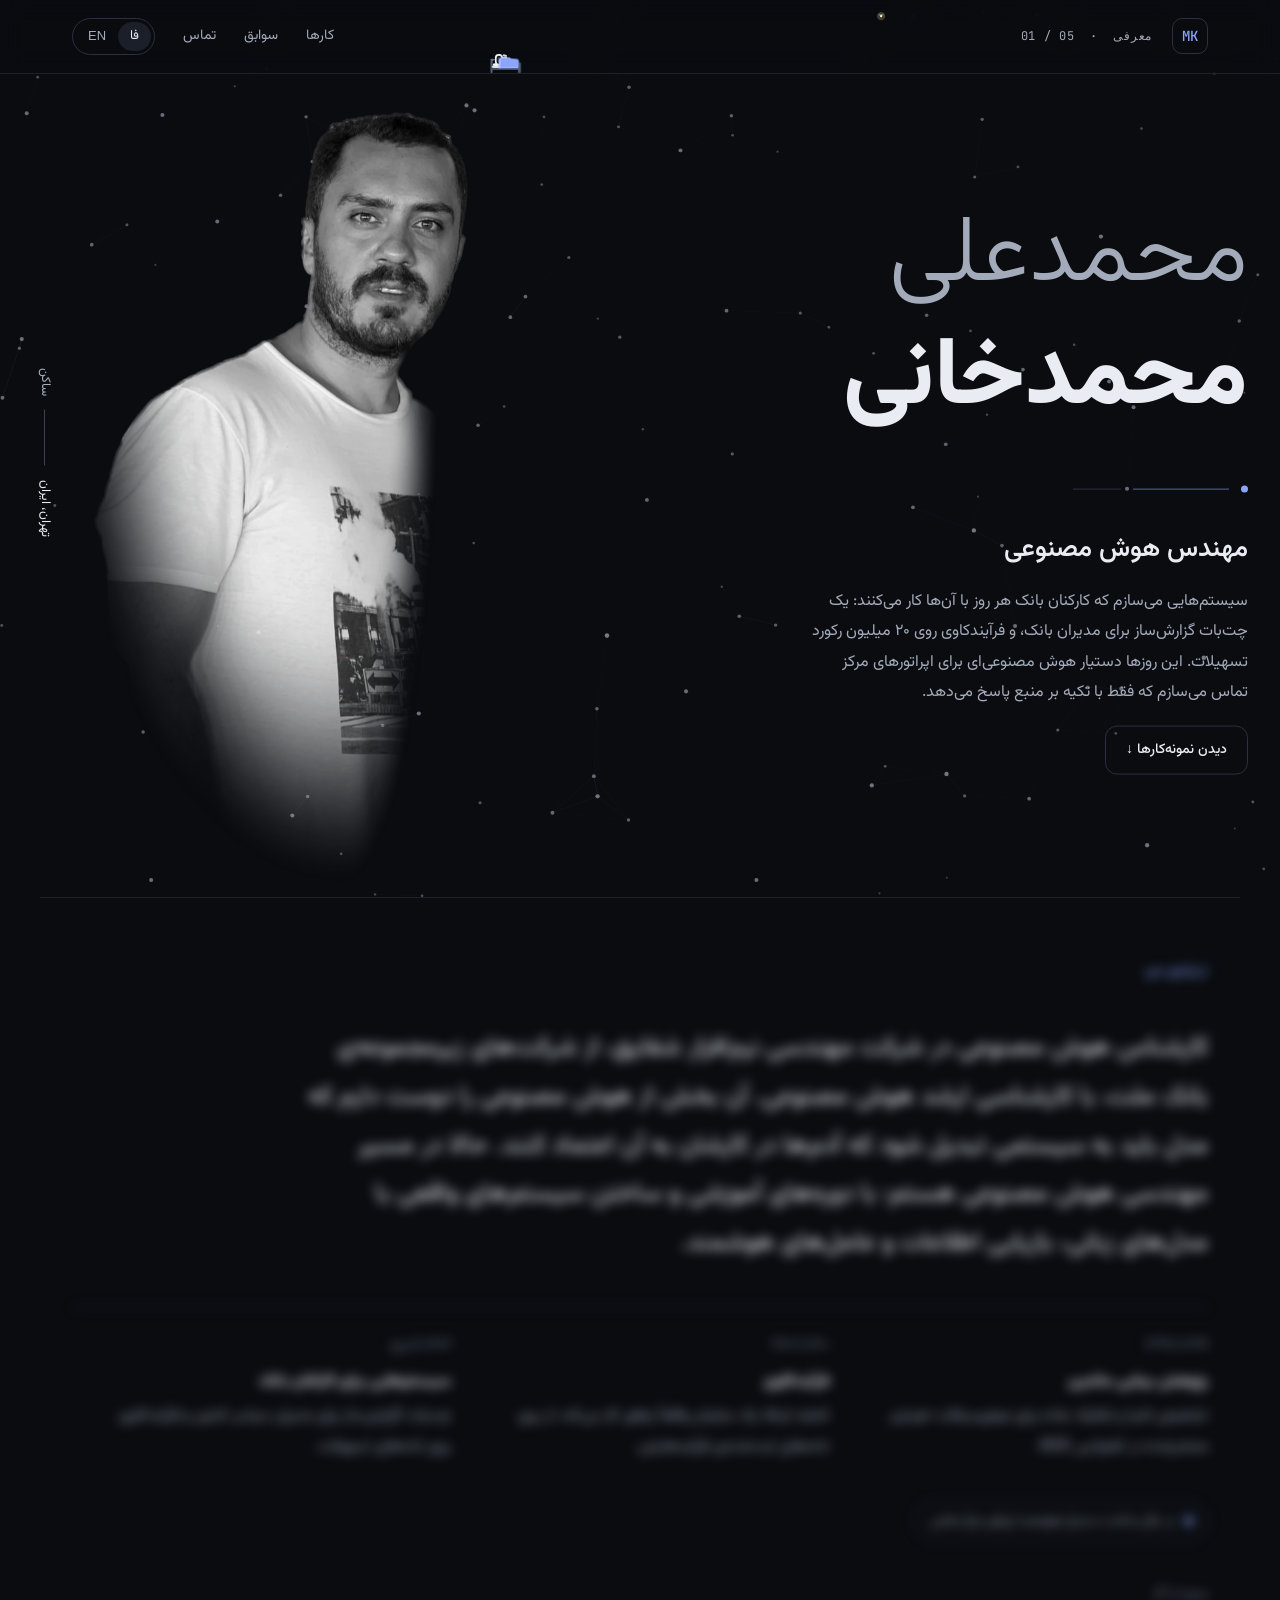
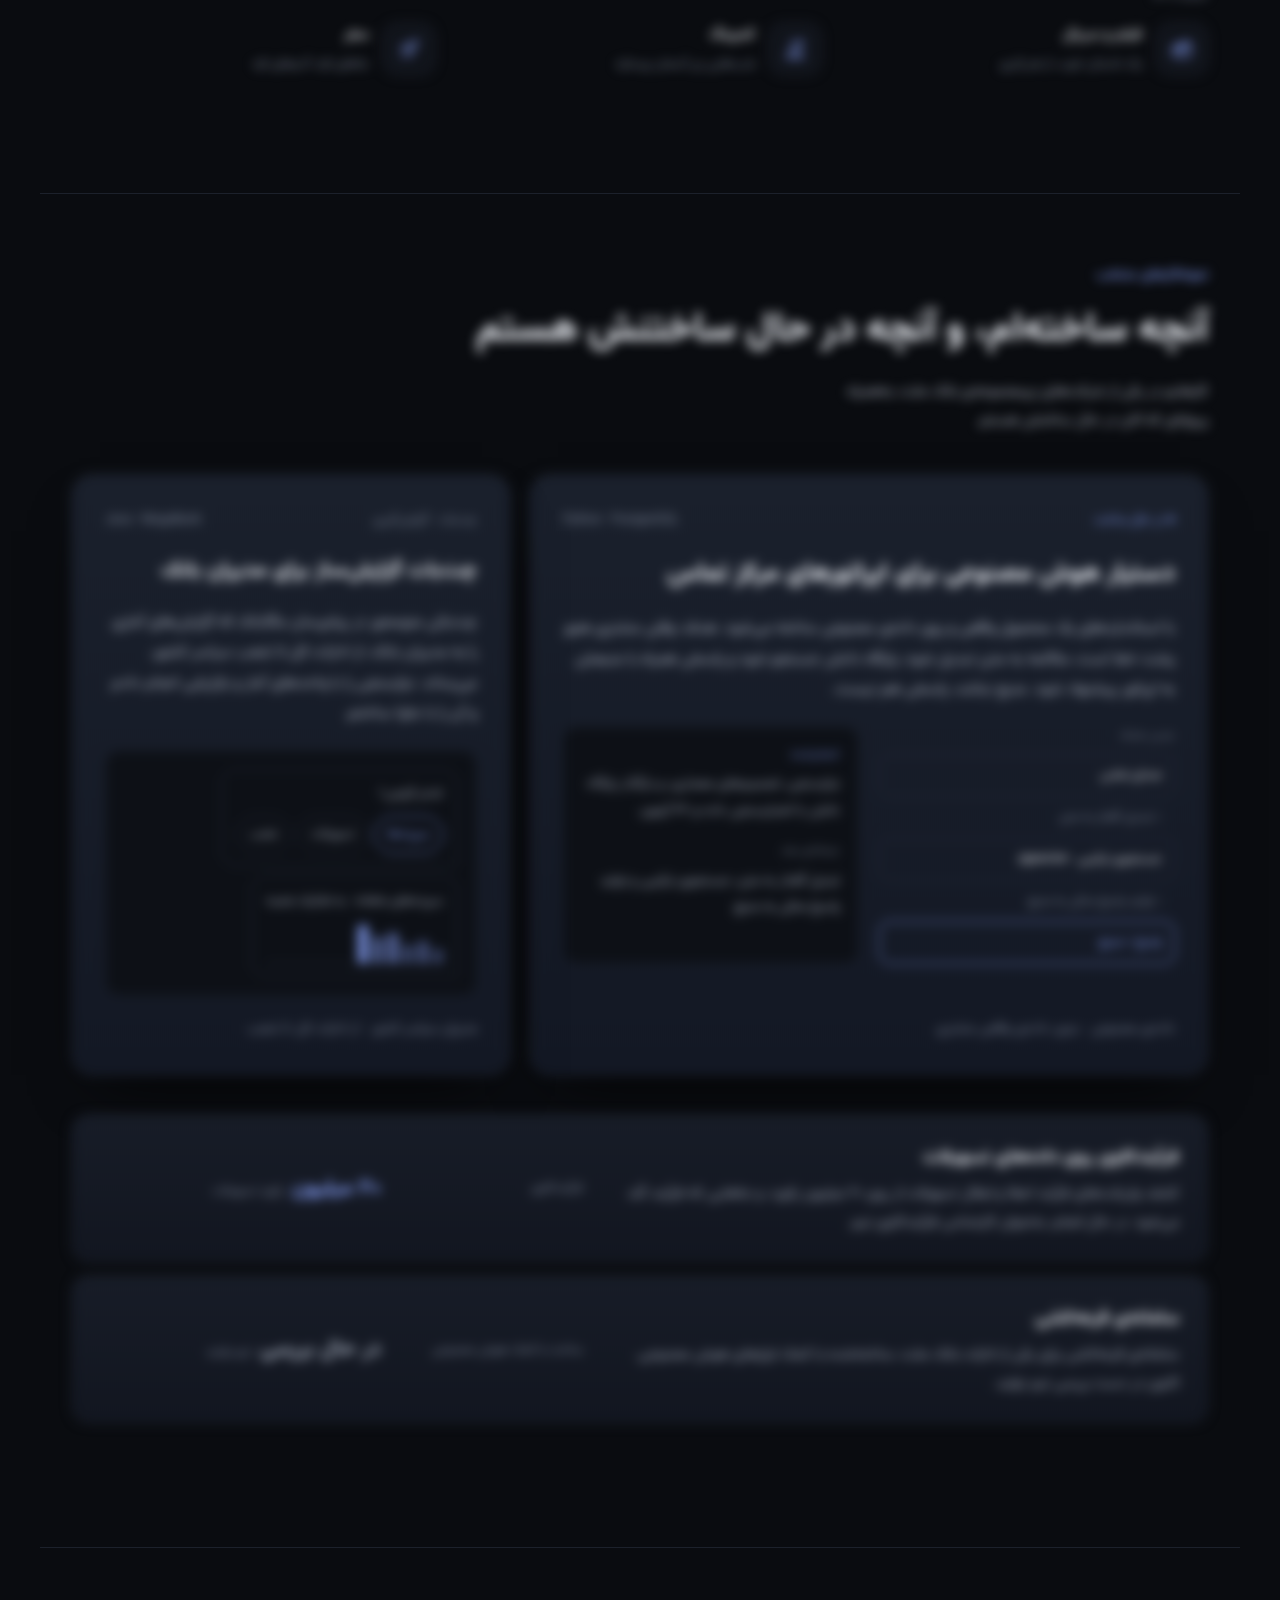
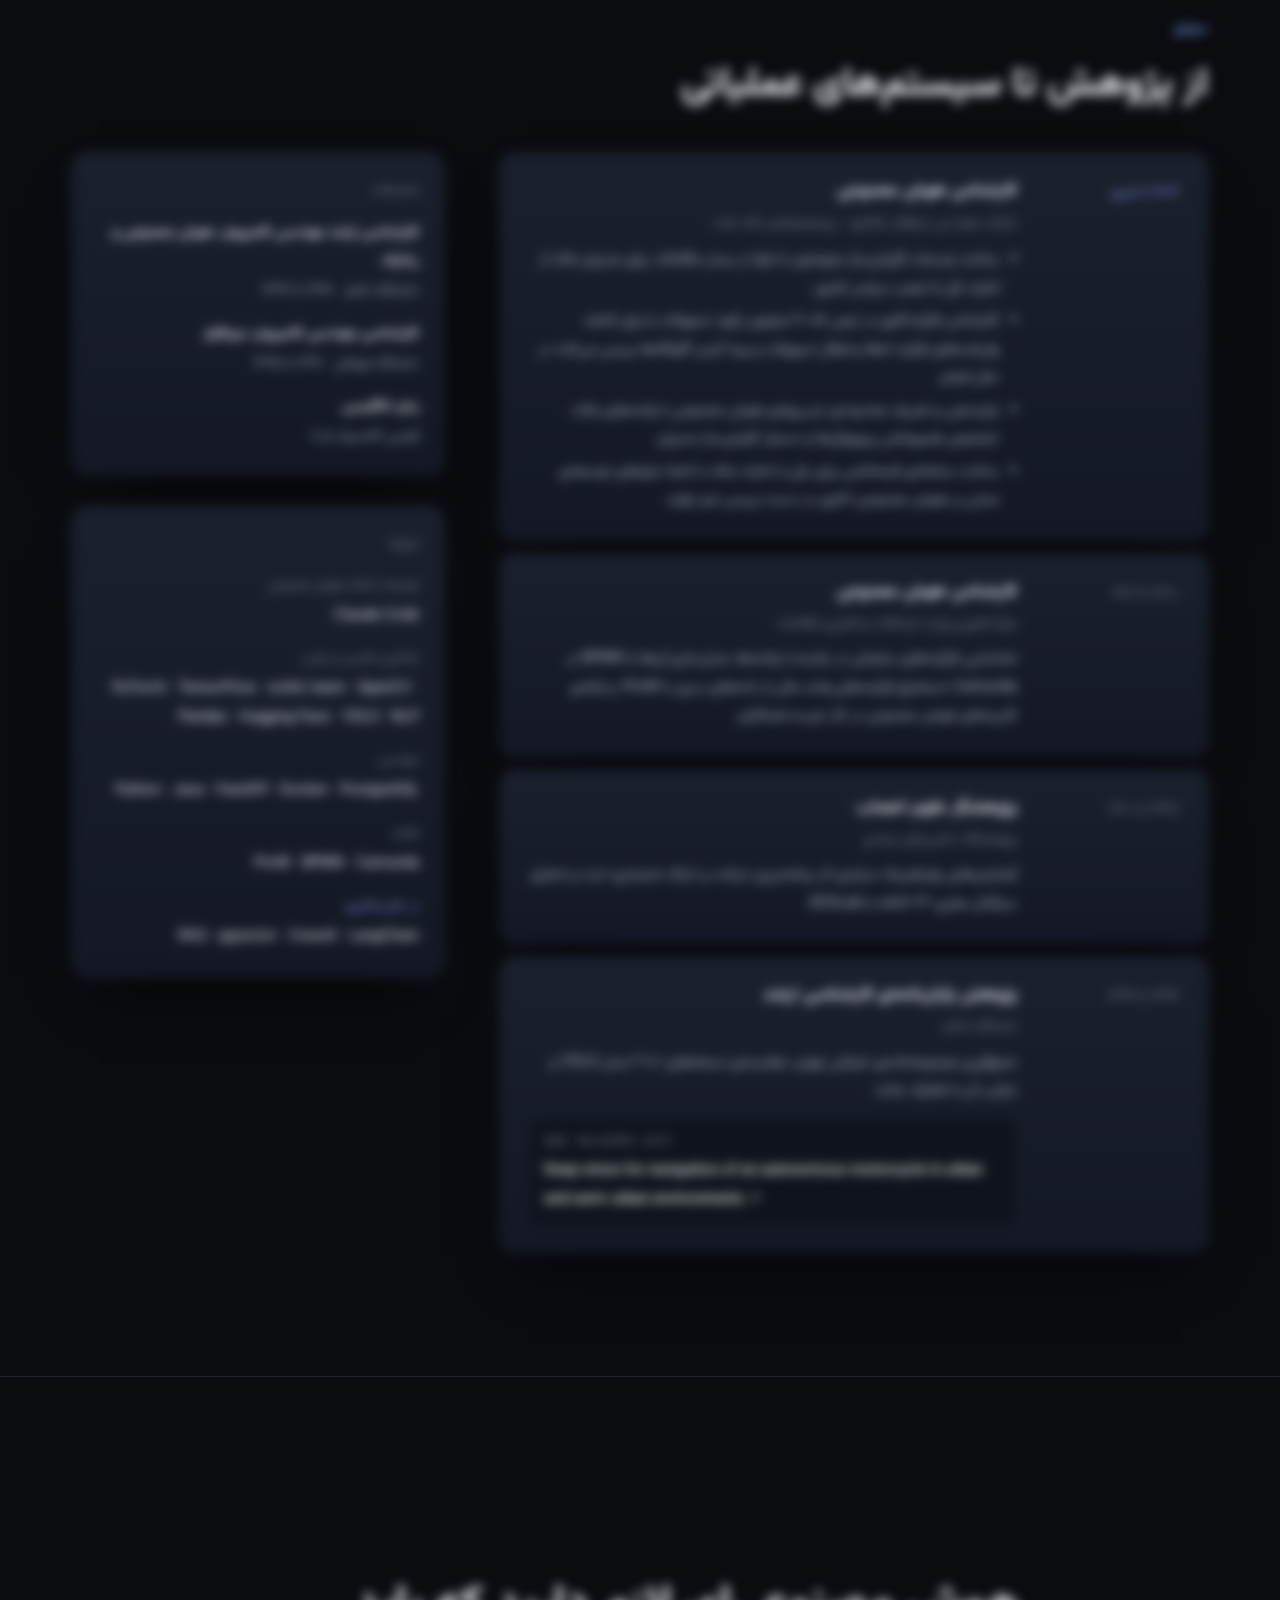
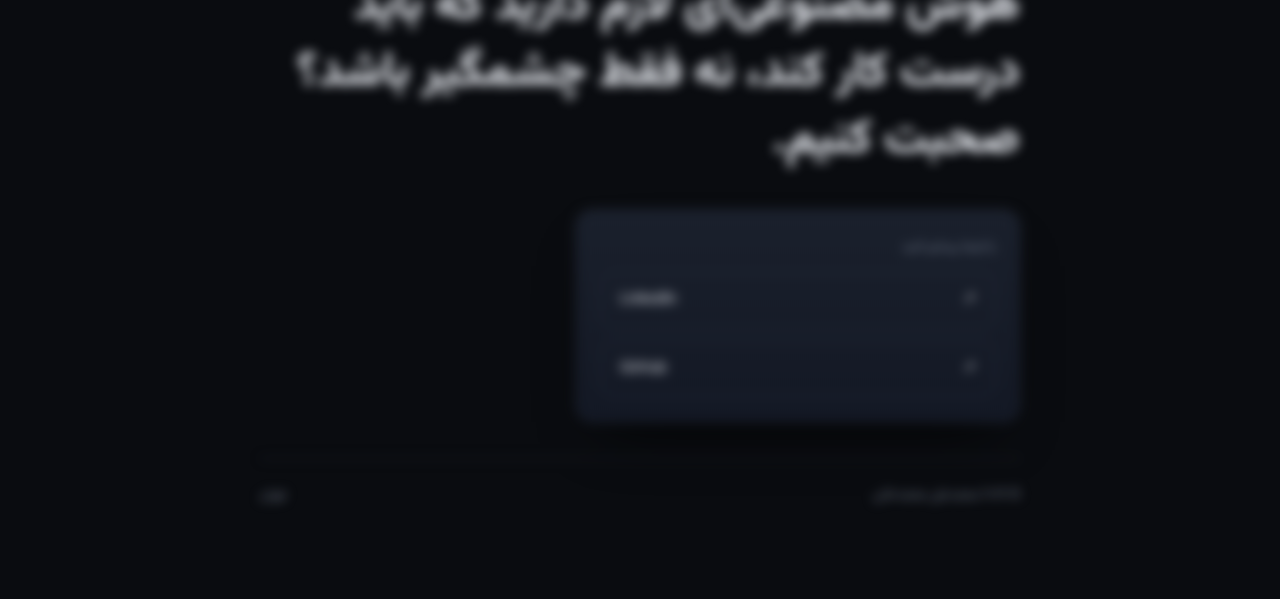
==== commit 0800819e: "fix: replace image and text in first page" ====
--- a/fa/index.html
+++ b/fa/index.html
@@ -470,6 +470,21 @@
 .cf-side a:hover{border-color:#3A4458}
 .cf-hp{display:none!important}
 @media (max-width:720px){.cf-grid,.cf-row{grid-template-columns:minmax(0,1fr)}.cf-card{padding:20px}}
+</style>
+<style id="hero-phone">
+@media (max-width:720px){
+ .hero{gap:0!important;padding-top:20px!important}
+ .hero .hero-copy{display:contents!important}
+ .hero h1{order:1}
+ .hero .hero-photo{order:2;align-self:stretch!important;width:100%!important;max-width:none!important;
+   height:calc(100vh - var(--hp-used))!important;height:calc(100svh - var(--hp-used))!important;min-height:340px;
+   object-fit:contain;object-position:50% 100%;margin-top:14px;translate:none!important;opacity:1!important}
+ .hero .hero-copy>div:nth-of-type(1){order:3;margin:30px 0 24px!important}
+ .hero .hero-copy>div:nth-of-type(2){order:4;padding-bottom:12px}
+ /* header + hero top padding + the two-line name + gap above the photo */
+ html{--hp-used:calc(79px + 20px + 20.4vw + 14px)}
+ html[lang="fa"]{--hp-used:calc(80px + 20px + 27vw + 14px)}
+}
 </style>
 </head>
 <body>
@@ -1224,6 +1239,8 @@
     var t = (y - zoneStart) / (zoneEnd - zoneStart);
     var down = y >= settled;
     var target = down ? (t > 0.12 ? zoneEnd : zoneStart) : (t < 0.88 ? zoneStart : zoneEnd);
+    // coming down from above a tall page: stop where its end is in view first, never skip its last part
+    if (down && settled < zoneStart - 2) target = zoneStart;
     settled = target;
     if (Math.abs(target - y) > 3) win.scrollTo({ top: target, behavior: 'smooth' });
   }
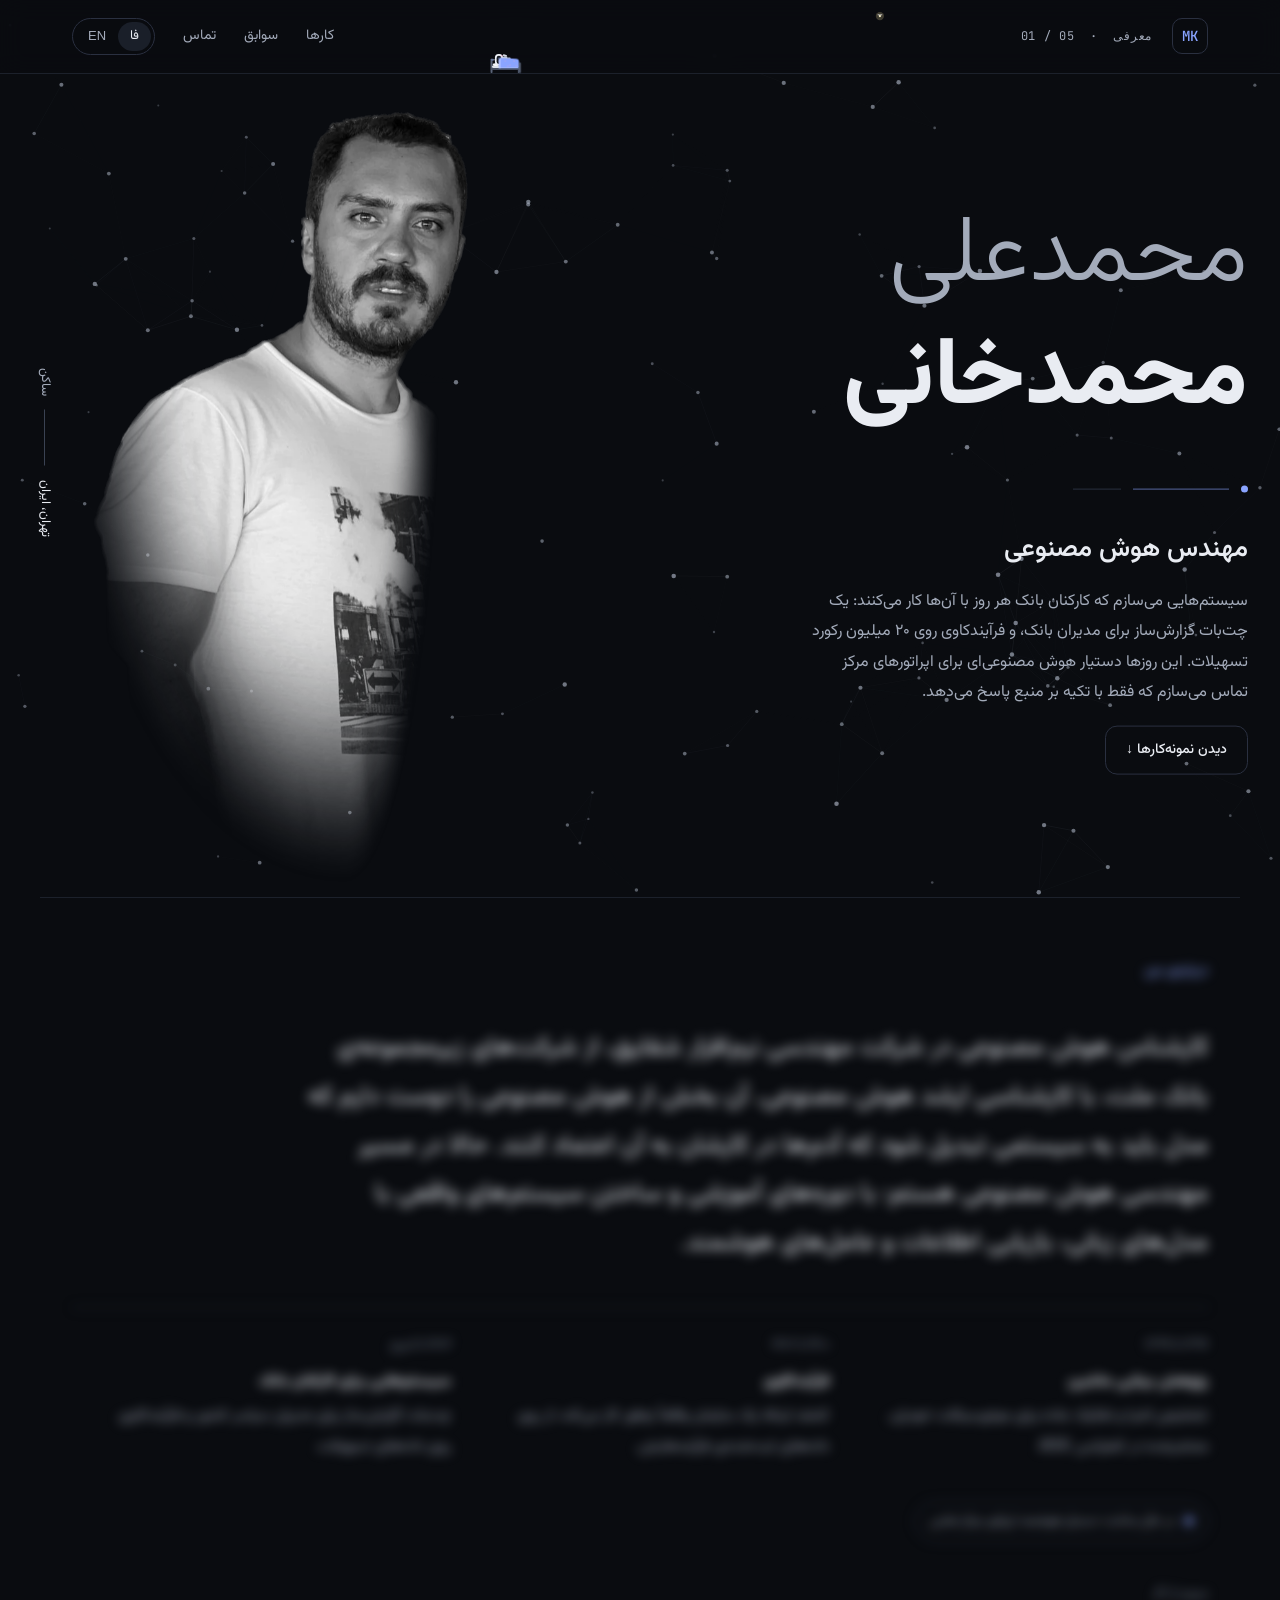
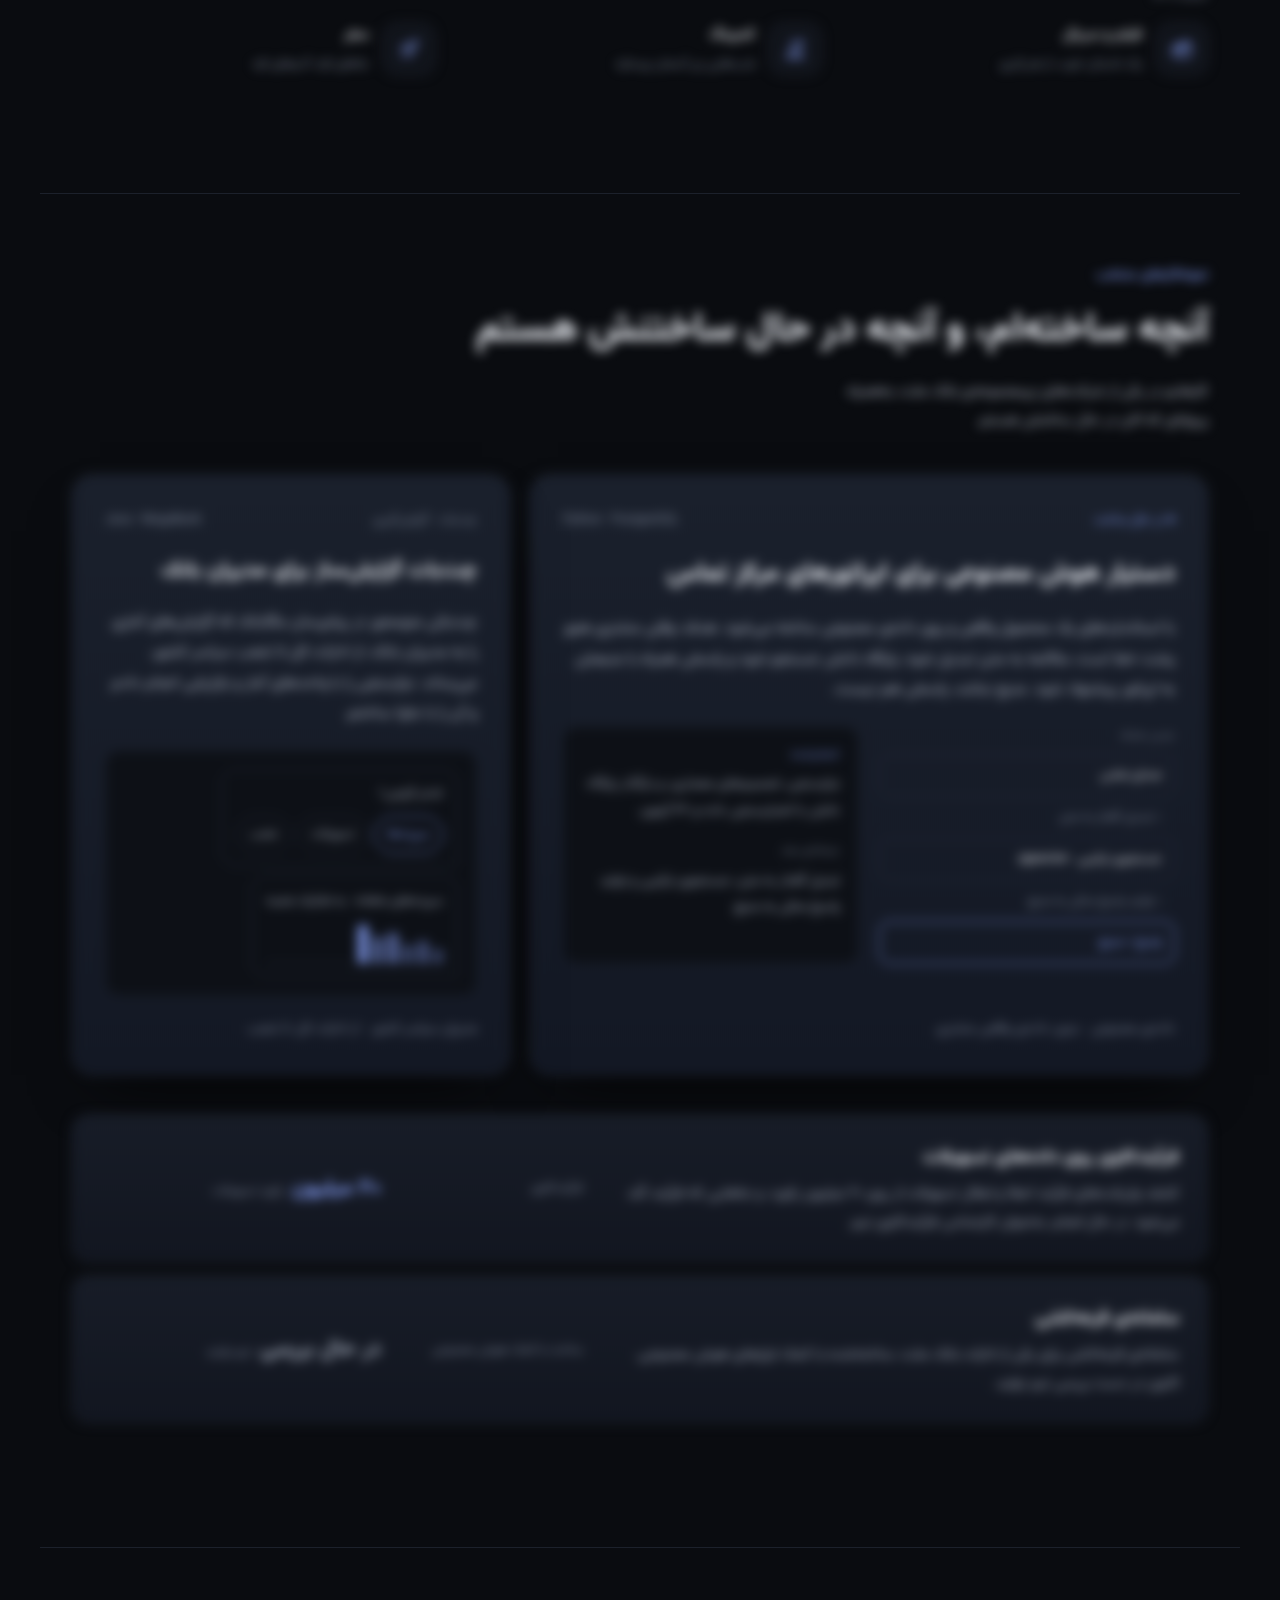
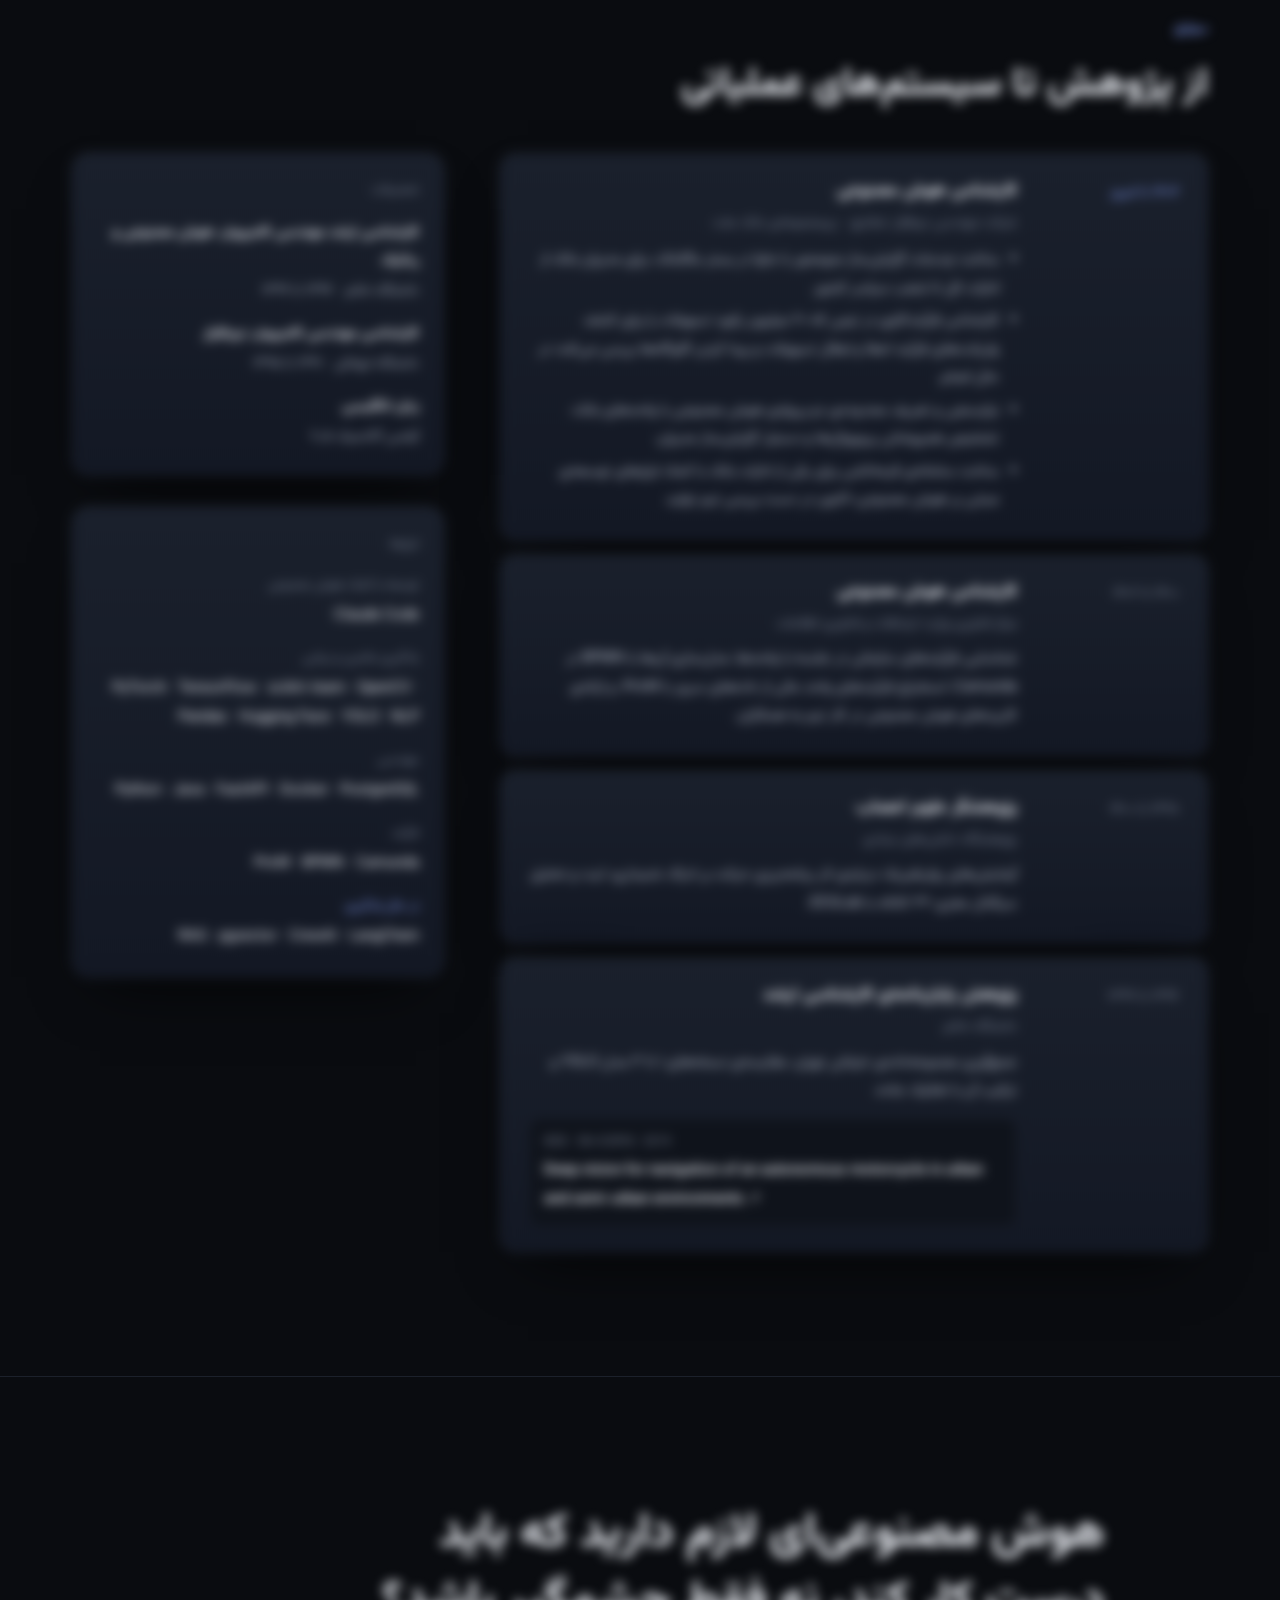
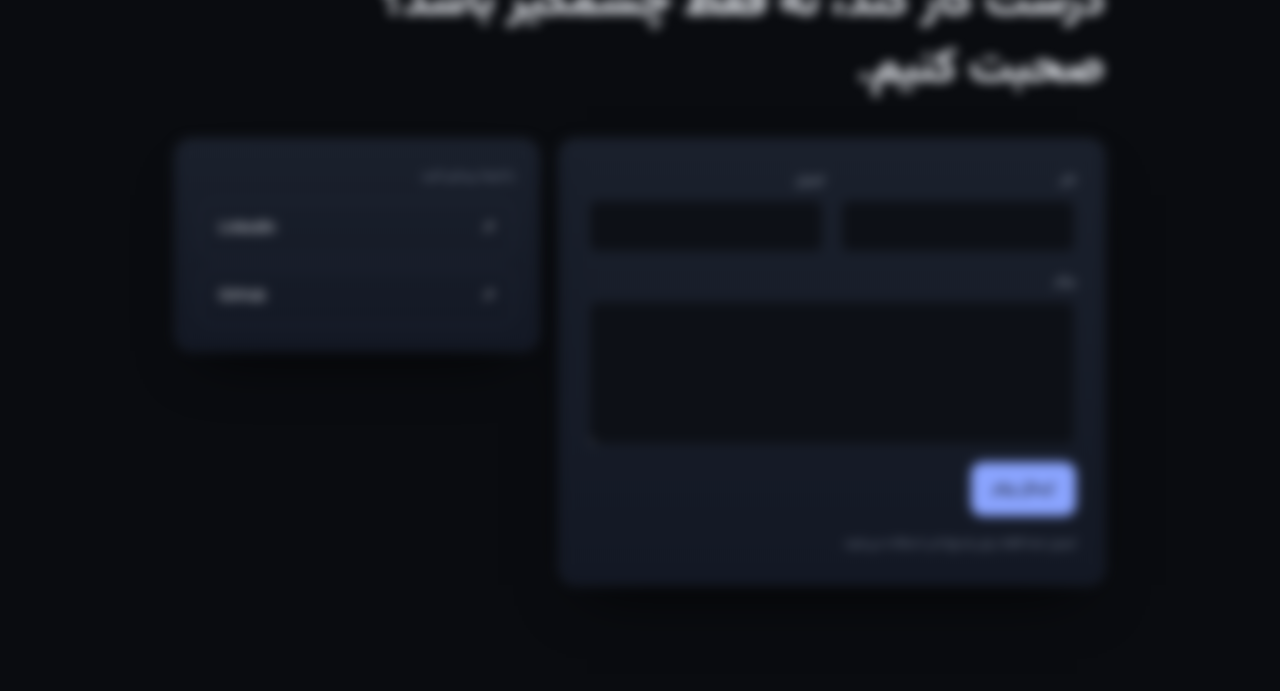
==== commit 9ef85bb1: "update: contact form added." ====
--- a/fa/index.html
+++ b/fa/index.html
@@ -695,7 +695,7 @@
 <h2 style="margin: 0; font-weight: 700; font-size: 48px; line-height: 1.4; max-width: 760px">هوش مصنوعی‌ای لازم دارید که باید درست کار کند، نه فقط چشمگیر باشد؟ صحبت کنیم.</h2>
 <div class="cf-grid">
 <form class="cf-card" id="contact-form" novalidate data-sending="در حال ارسال…" data-ok="پیامتان رسید. به‌زودی جواب می‌دهم." data-err="ارسال نشد. لطفاً دوباره امتحان کنید یا در لینکدین پیام بدهید." data-notset="فرم هنوز وصل نشده است.">
-<input type="hidden" name="access_key" value="YOUR_WEB3FORMS_ACCESS_KEY">
+<input type="hidden" name="access_key" value="695b1a11-2bb1-4383-a1fc-5943cb7649dd">
 <input type="hidden" name="subject" value="پیام تازه از پورتفولیو (فارسی)">
 <input type="hidden" name="from_name" value="Portfolio">
 <input type="checkbox" name="botcheck" class="cf-hp" tabindex="-1" autocomplete="off" aria-hidden="true">
@@ -1209,11 +1209,11 @@
   }
   function onScroll() { if (!raf) raf = win.requestAnimationFrame(update); }
 
-  // pages: counter in the header + gentle snap to the nearest page start
+  // pages: counter in the header (free scrolling, no snap)
   var pages = Array.prototype.slice.call(doc.querySelectorAll('[data-page]'));
   var header = doc.querySelector('header');
   var counter = doc.querySelector('.page-count');
-  var snapTimer = 0, current = -1;
+  var current = -1;
   function headH() { return header ? header.offsetHeight : 0; }
   function pad(n) { return (n < 10 ? '0' : '') + n; }
   function updateCounter() {
@@ -1225,29 +1225,8 @@
       counter.textContent = pad(idx + 1) + ' / ' + pad(pages.length) + '  ·  ' + pages[idx].getAttribute('data-page');
     }
   }
-  var settled = win.scrollY || 0;
-  function snap() {
-    var h = headH(), vh = win.innerHeight - h, y = win.scrollY || 0;
-    var maxY = Math.max(0, root.scrollHeight - win.innerHeight);
-    var starts = pages.map(function (p) { return Math.min(maxY, Math.max(0, Math.round(p.getBoundingClientRect().top + y - h))); });
-    var i = 0;
-    for (var k = 0; k < starts.length; k++) if (starts[k] <= y + 1) i = k;
-    if (i >= starts.length - 1) { settled = y; return; }
-    var zoneStart = Math.max(starts[i], starts[i + 1] - vh);   // tall pages scroll freely until their end
-    var zoneEnd = starts[i + 1];
-    if (y < zoneStart + 2 || zoneEnd - zoneStart < 4) { settled = y; return; }
-    var t = (y - zoneStart) / (zoneEnd - zoneStart);
-    var down = y >= settled;
-    var target = down ? (t > 0.12 ? zoneEnd : zoneStart) : (t < 0.88 ? zoneStart : zoneEnd);
-    // coming down from above a tall page: stop where its end is in view first, never skip its last part
-    if (down && settled < zoneStart - 2) target = zoneStart;
-    settled = target;
-    if (Math.abs(target - y) > 3) win.scrollTo({ top: target, behavior: 'smooth' });
-  }
   function onSnapScroll() {
     updateCounter();
-    if (reduce) return;
-    clearTimeout(snapTimer); snapTimer = setTimeout(snap, 160);
   }
   win.addEventListener('scroll', onSnapScroll, { passive: true });
   updateCounter();
@@ -1257,7 +1236,7 @@
   return function () {
     if (io) io.disconnect();
     win.removeEventListener('scroll', onScroll); win.removeEventListener('resize', onScroll);
-    win.removeEventListener('scroll', onSnapScroll); clearTimeout(snapTimer);
+    win.removeEventListener('scroll', onSnapScroll);
     if (raf) win.cancelAnimationFrame(raf);
   };
 }
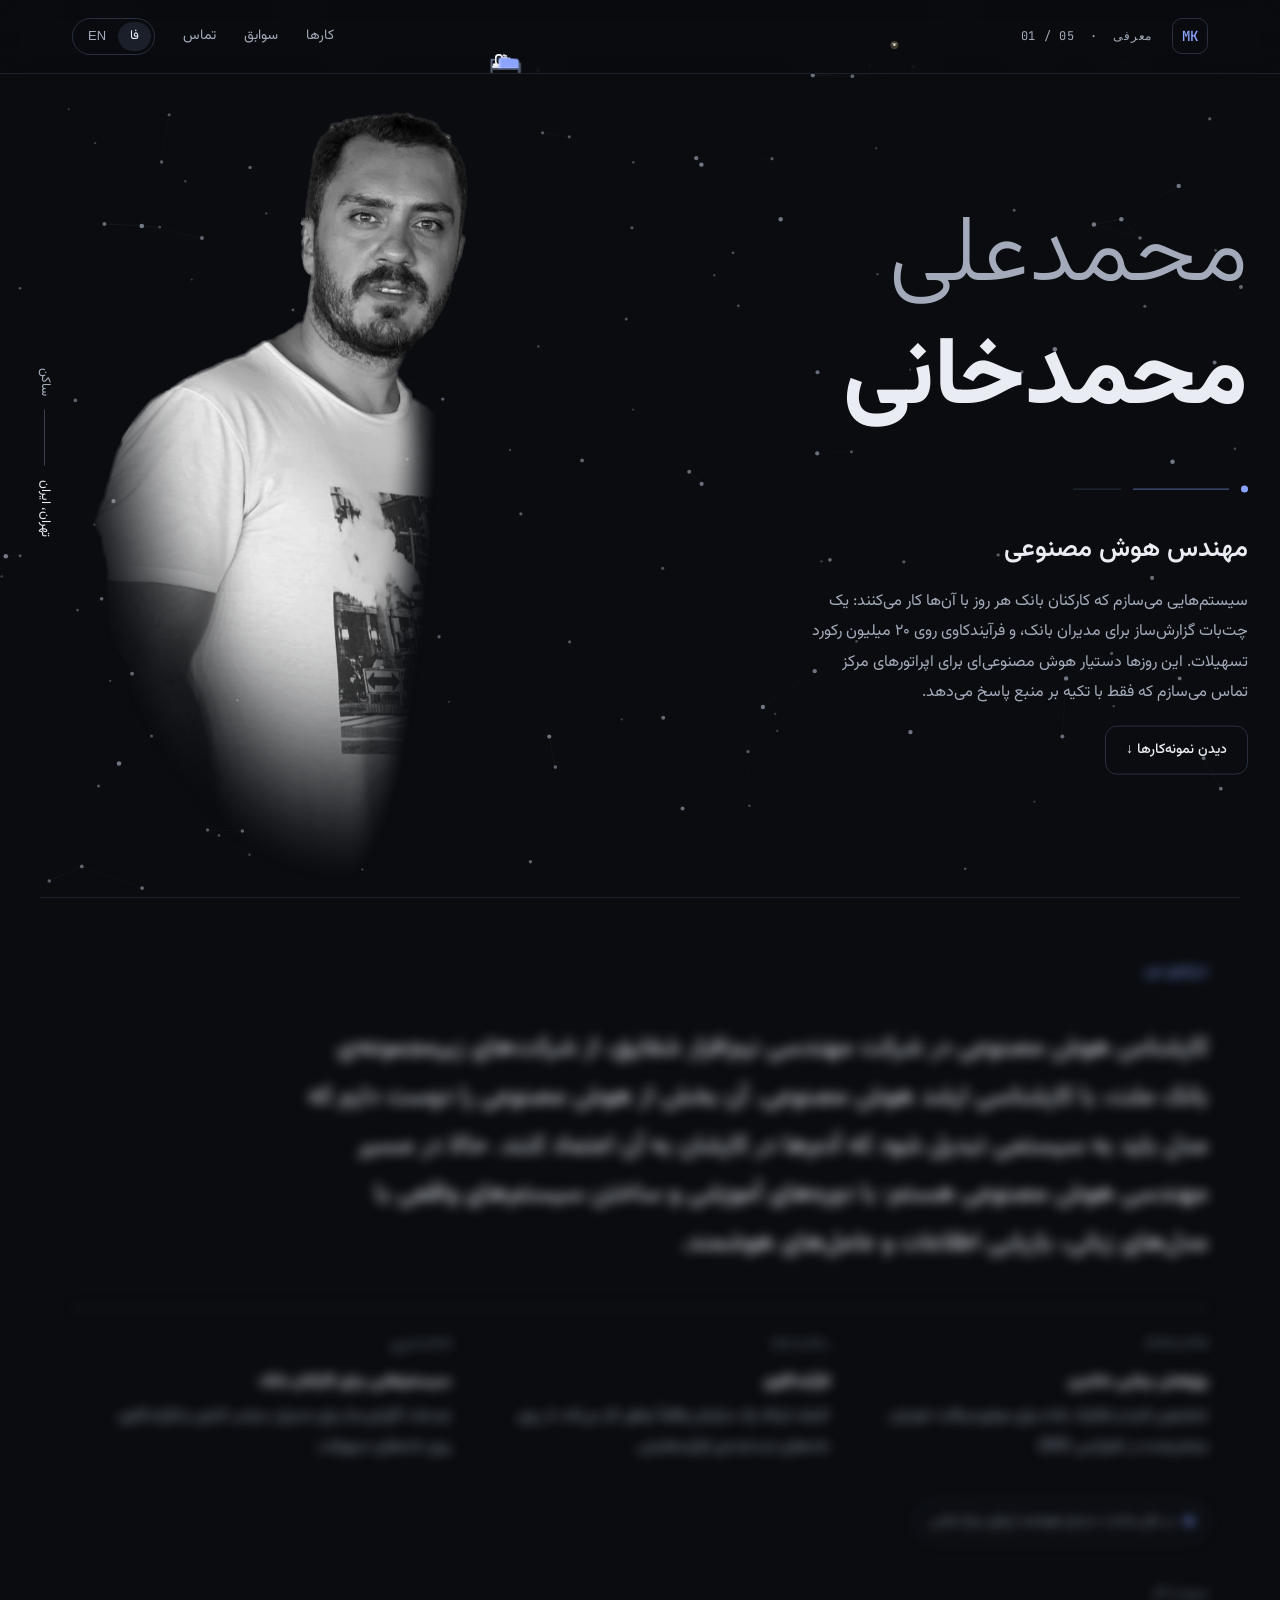
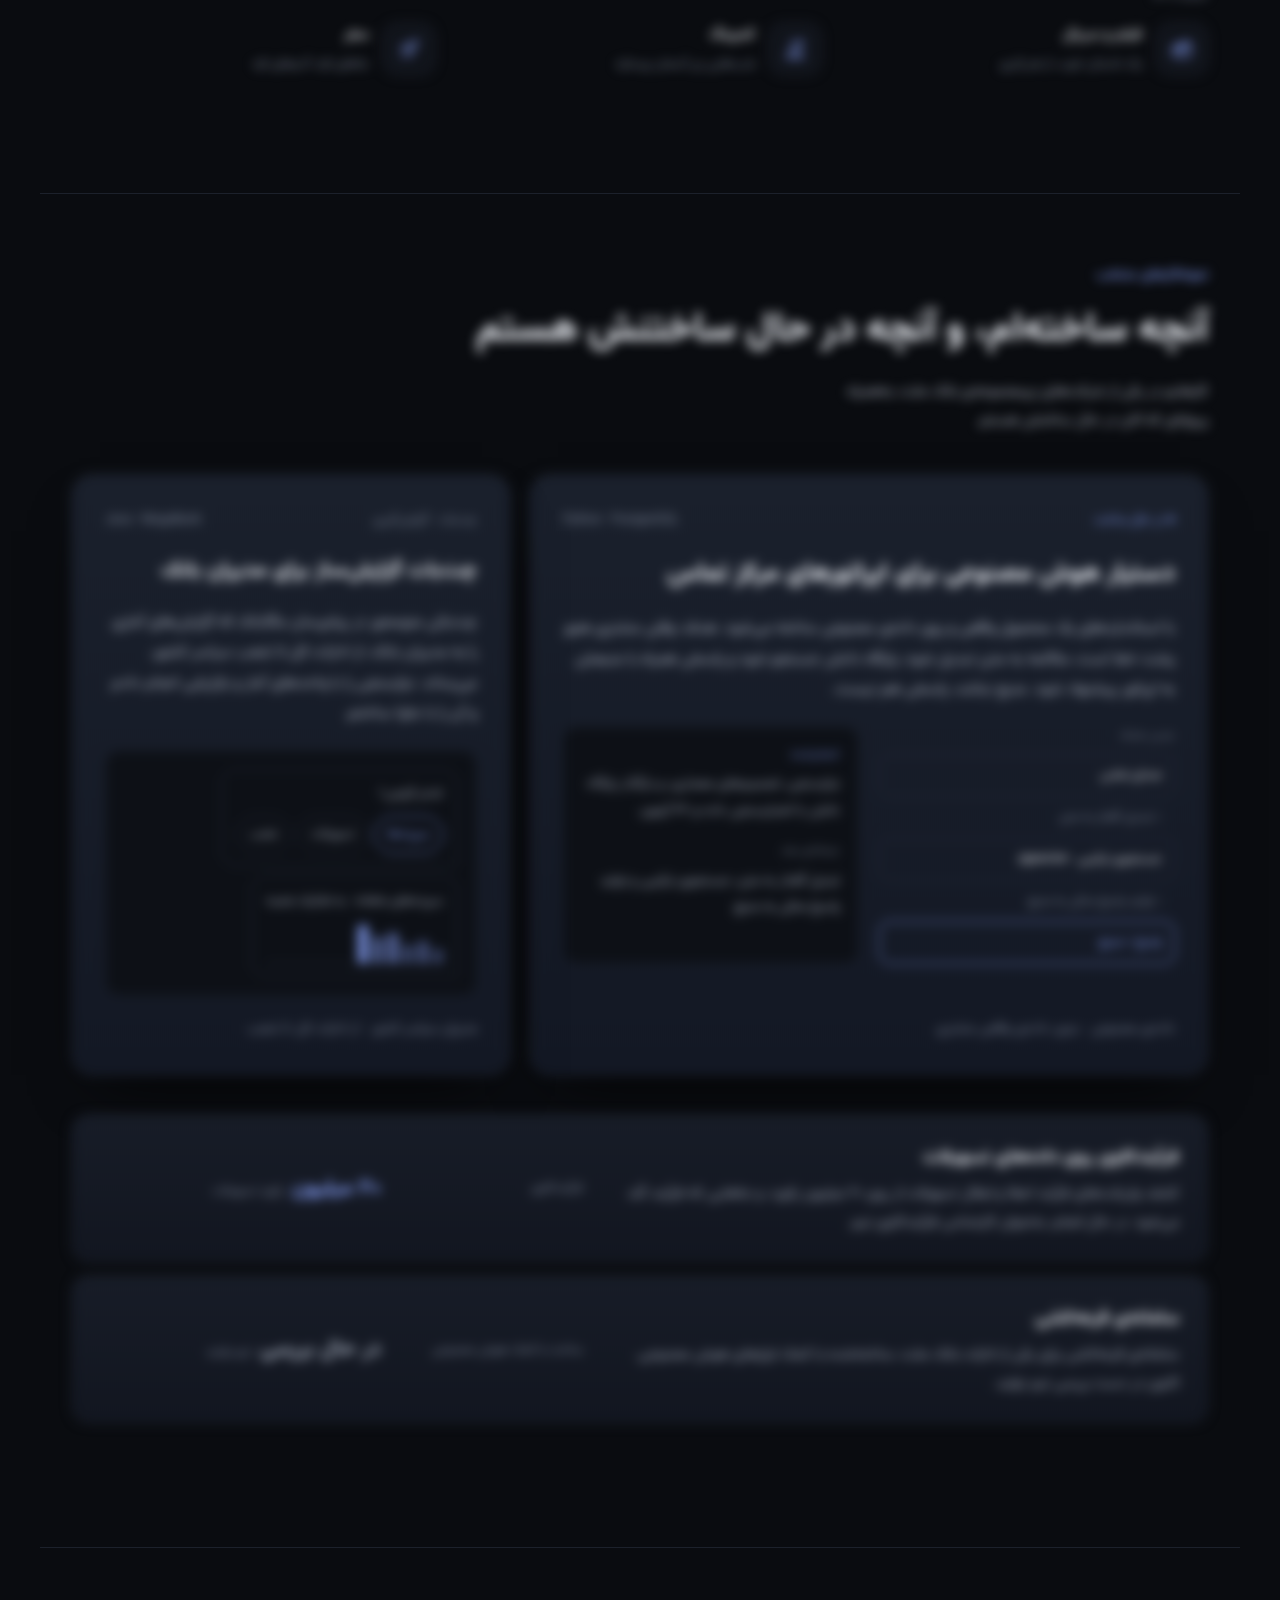
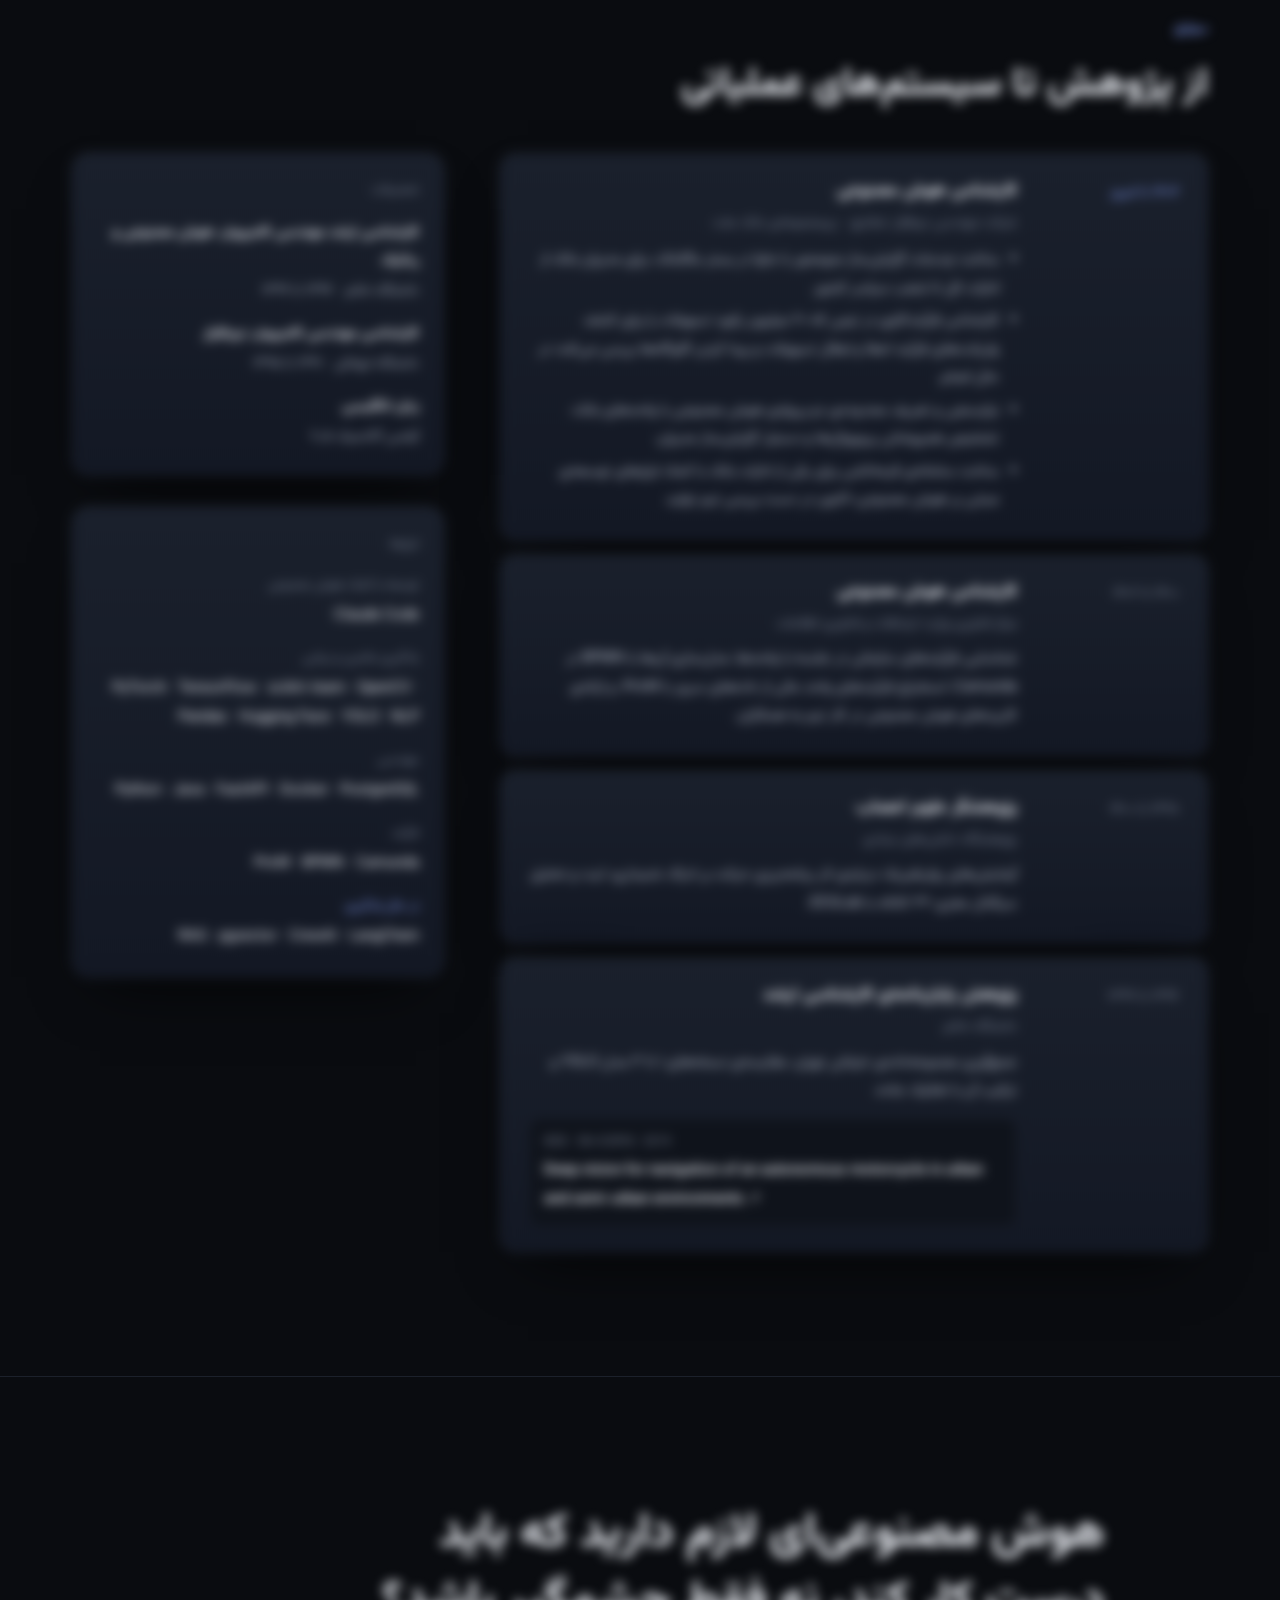
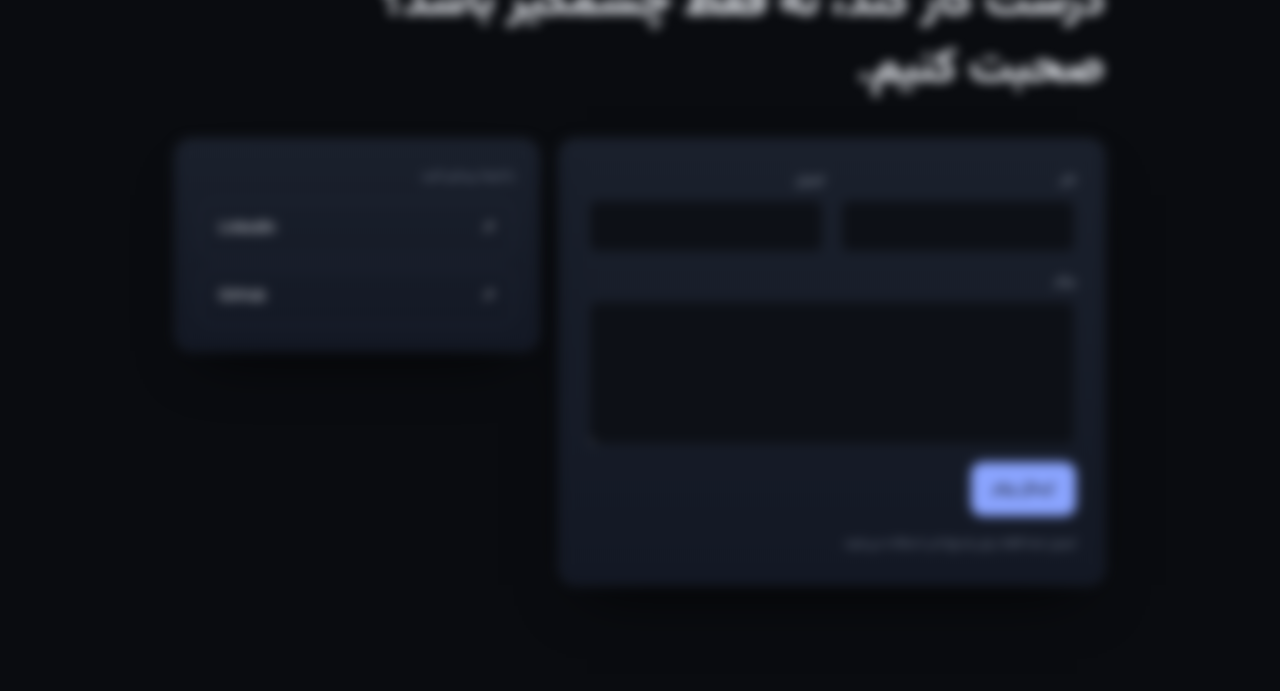
==== commit fa13bfde: "feat: sender name in contact form is changed" ====
--- a/fa/index.html
+++ b/fa/index.html
@@ -696,8 +696,8 @@
 <div class="cf-grid">
 <form class="cf-card" id="contact-form" novalidate data-sending="در حال ارسال…" data-ok="پیامتان رسید. به‌زودی جواب می‌دهم." data-err="ارسال نشد. لطفاً دوباره امتحان کنید یا در لینکدین پیام بدهید." data-notset="فرم هنوز وصل نشده است.">
 <input type="hidden" name="access_key" value="695b1a11-2bb1-4383-a1fc-5943cb7649dd">
-<input type="hidden" name="subject" value="پیام تازه از پورتفولیو (فارسی)">
-<input type="hidden" name="from_name" value="Portfolio">
+<input type="hidden" name="subject" value="پیام تازه از وب‌سایت شخصی (نسخه فارسی)">
+<input type="hidden" name="from_name" value="وب‌سایت شخصی">
 <input type="checkbox" name="botcheck" class="cf-hp" tabindex="-1" autocomplete="off" aria-hidden="true">
 <div class="cf-row">
 <label class="cf-field">نام<input type="text" name="name" required autocomplete="name" maxlength="100"></label>
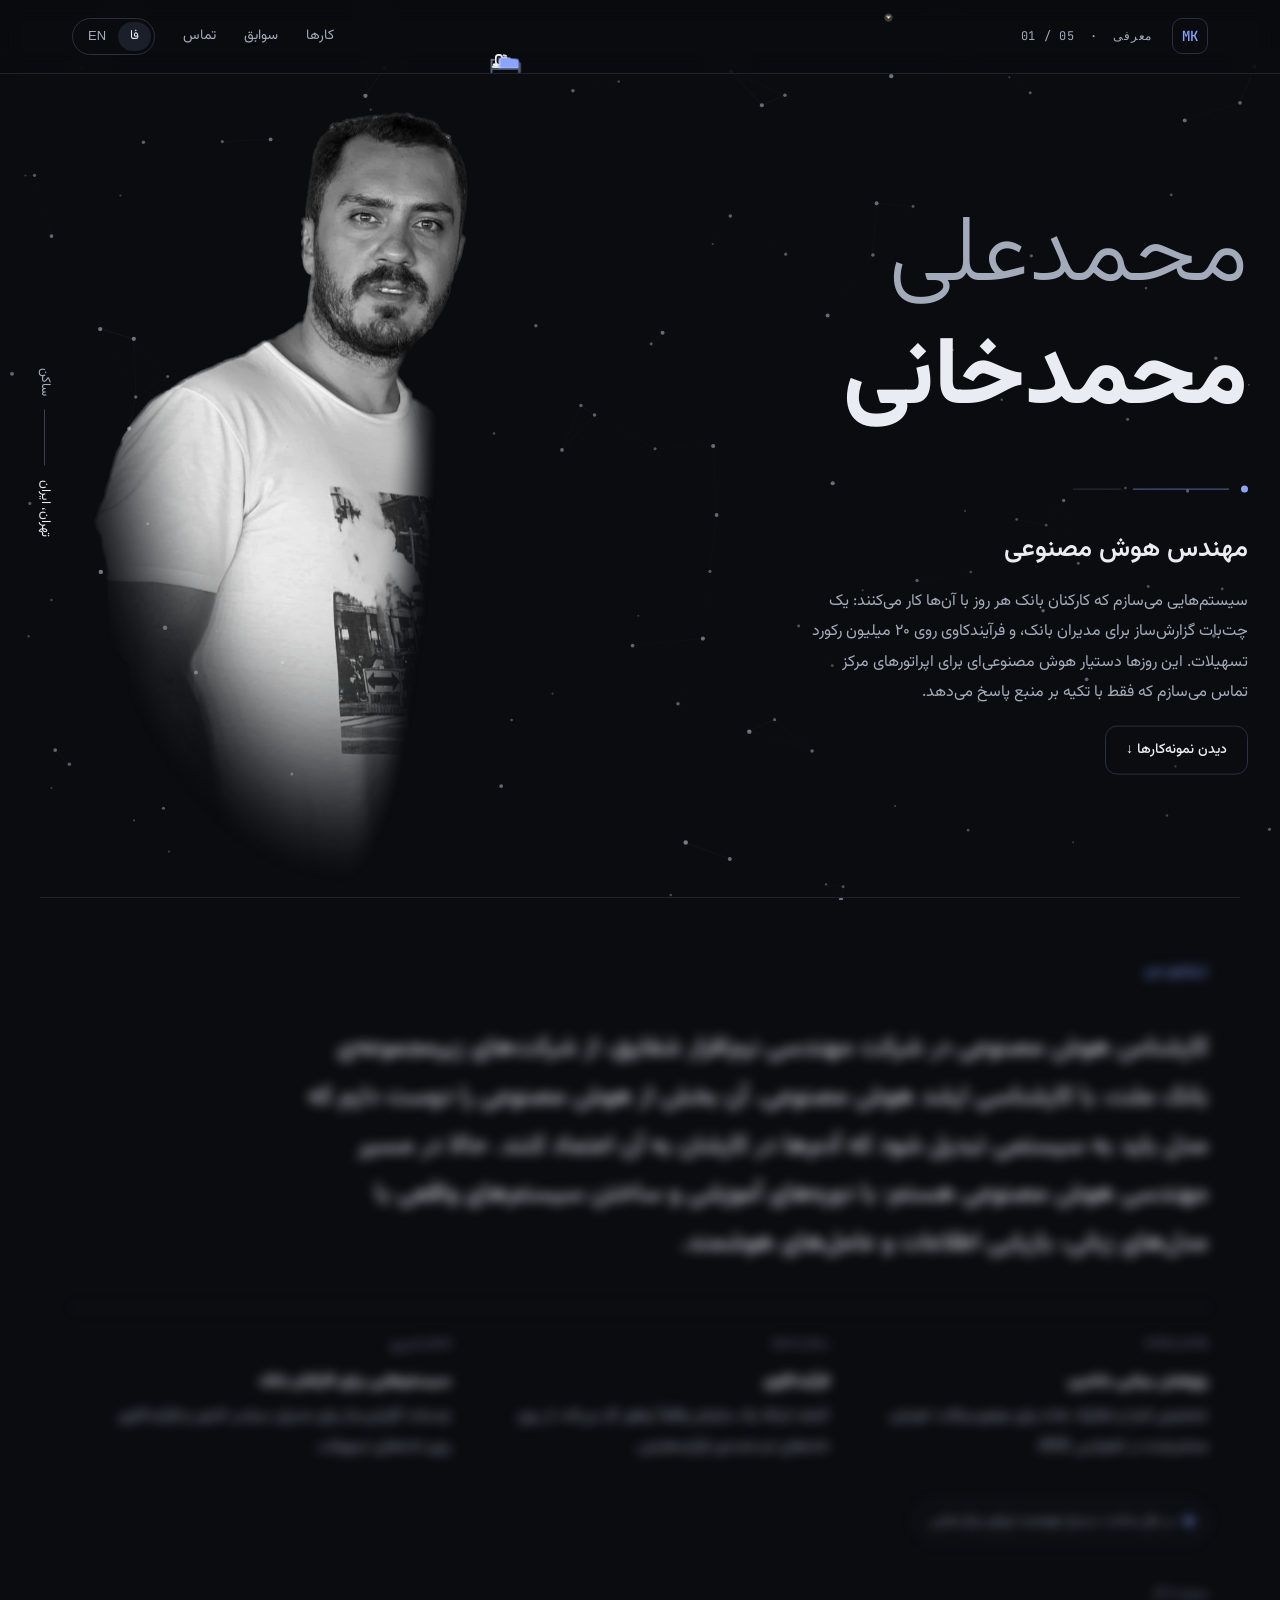
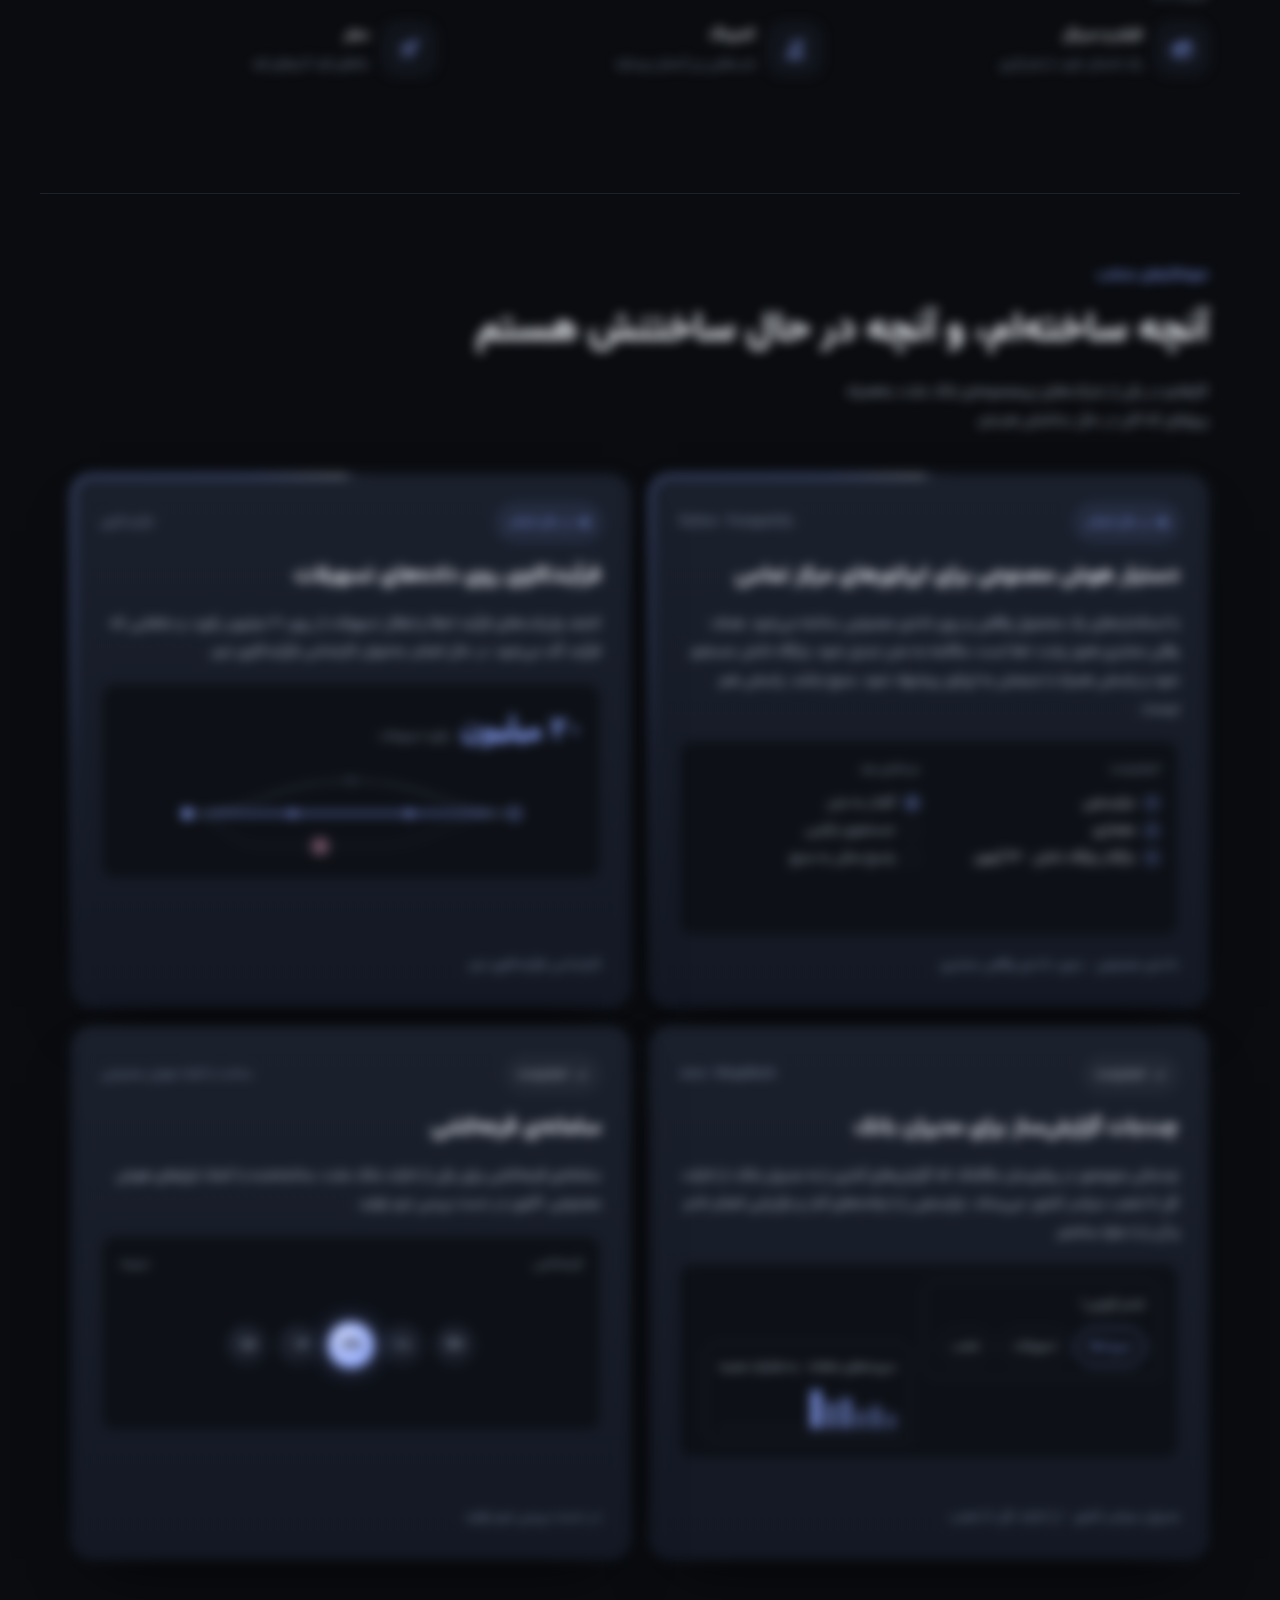
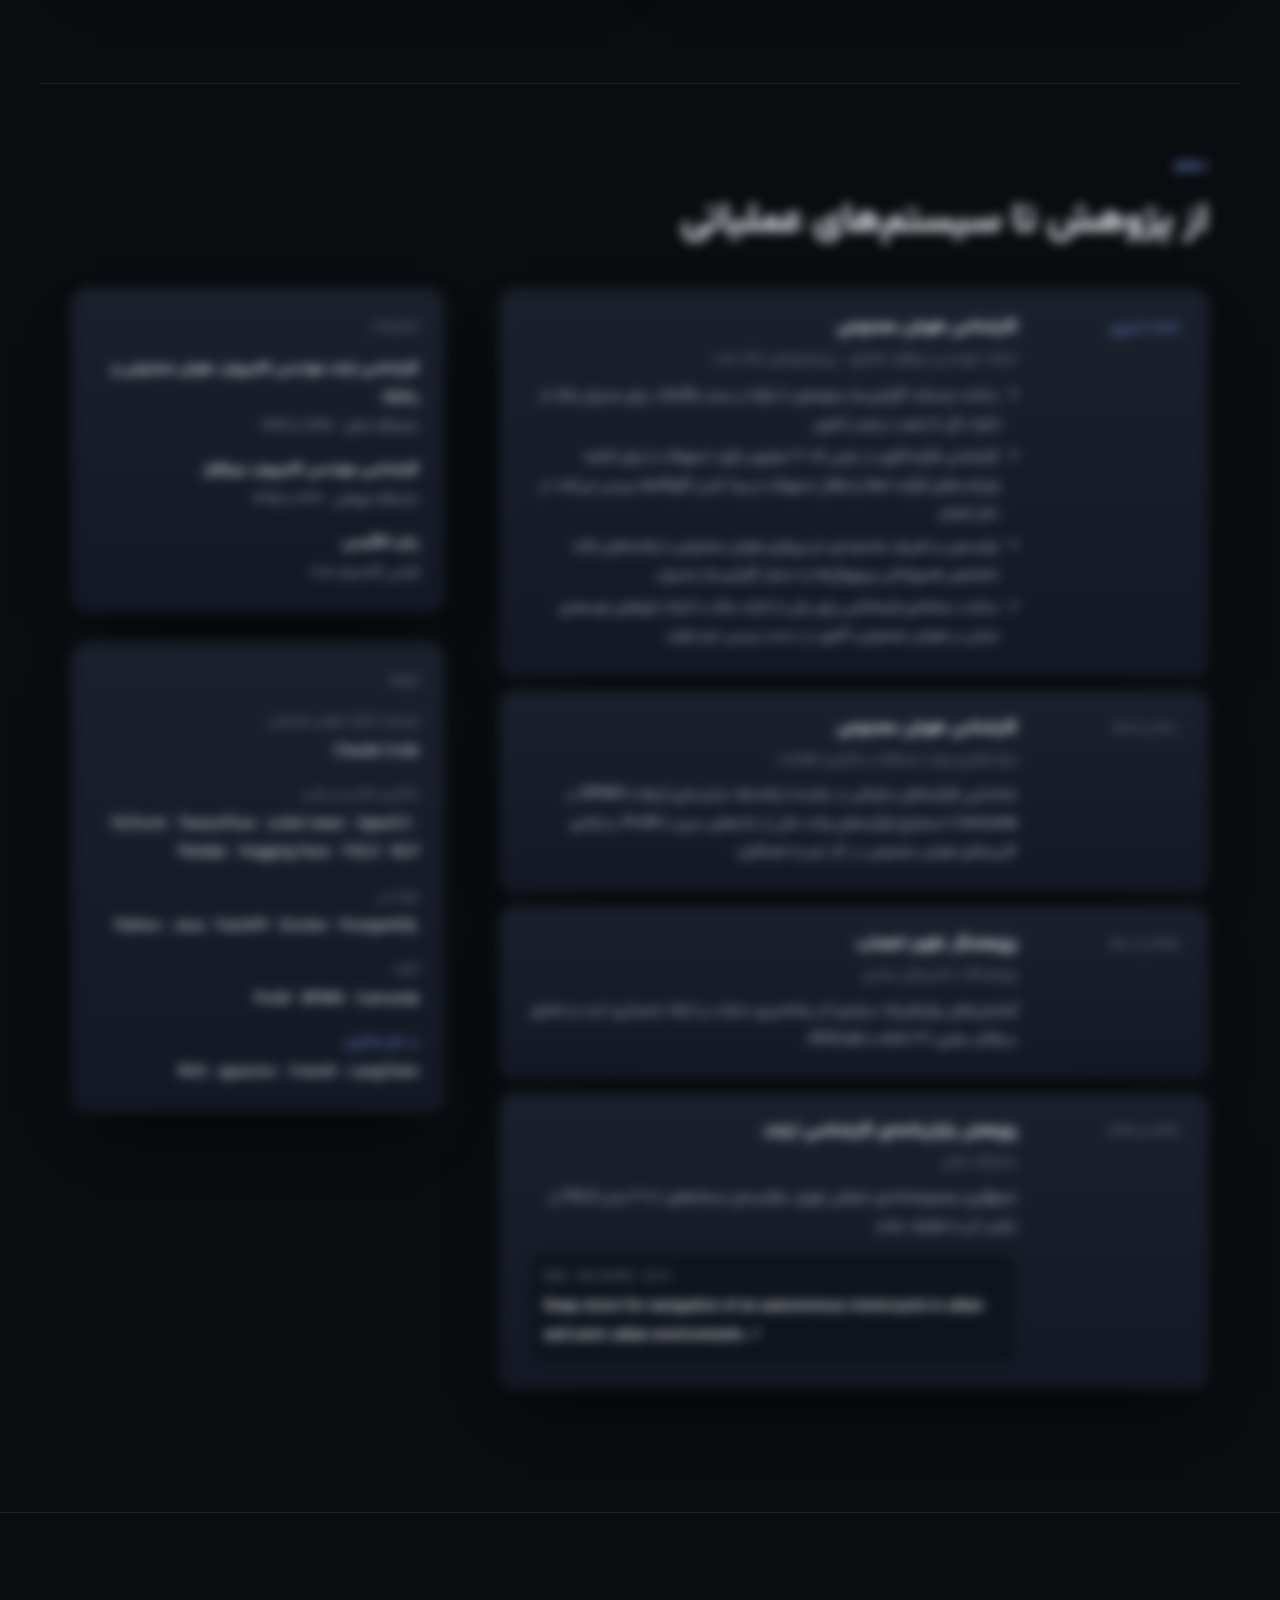
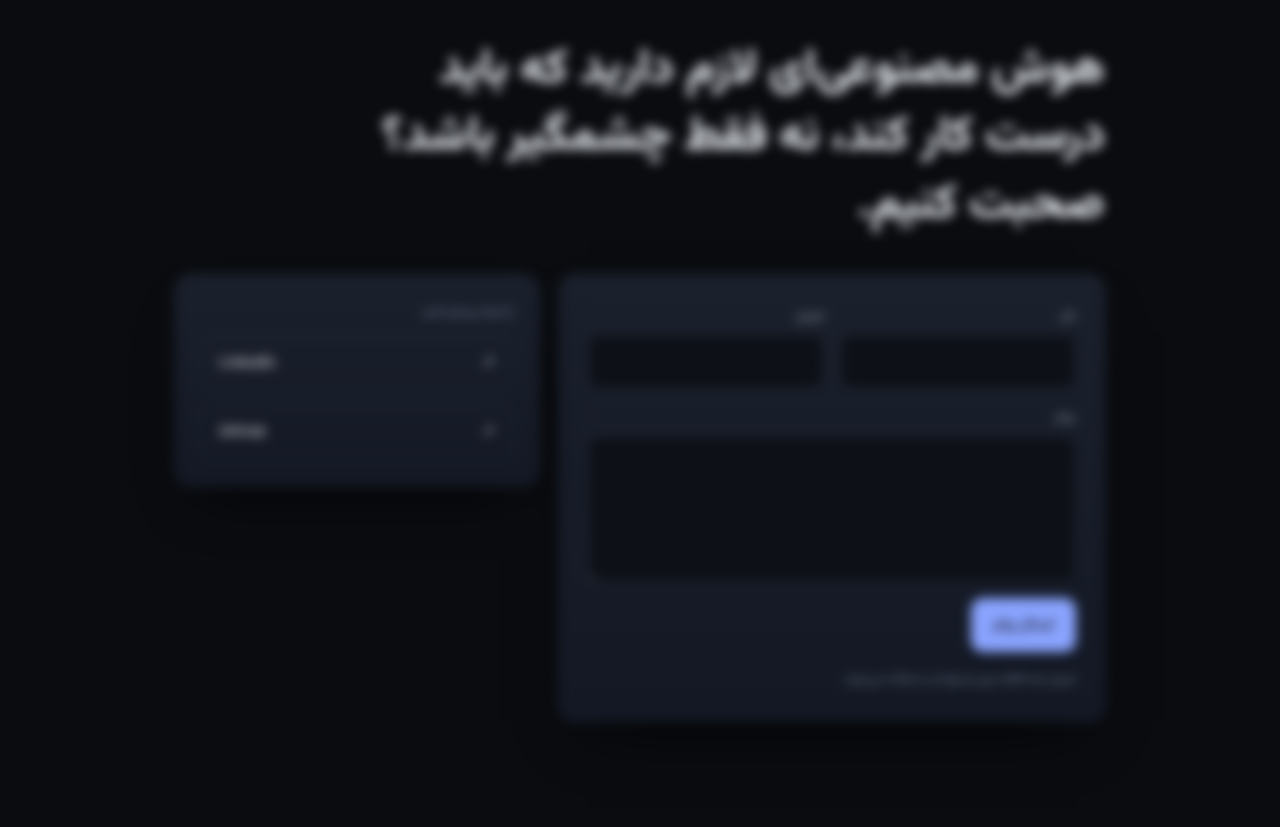
==== commit 636e782f: "feat: change selected work segment" ====
--- a/fa/index.html
+++ b/fa/index.html
@@ -120,20 +120,6 @@
 .story>div{padding:22px 0 0 24px!important}
 .idx-row:hover .idx-arrow{translate:-4px 0!important}
 #work h3,#experience h3,#work h2,#experience h2{line-height:1.6!important}
-</style><style id="work-style">
-#work p{color:#B6BDCB!important}
-#work .feat>article,#work .idx-row{transition:transform .25s ease,border-color .25s ease,box-shadow .25s ease}
-#work .feat>article:hover,#work .idx-row:hover{transform:translateY(-3px)}
-@media (prefers-reduced-motion:reduce){#work .feat>article:hover,#work .idx-row:hover{transform:none}}
-
-#work .feat>article{background:linear-gradient(180deg,#1A202C 0%,#131824 100%)!important;border-color:#2C3345!important;
- box-shadow:inset 0 1px 0 rgba(255,255,255,.06),0 28px 60px -28px rgba(0,0,0,.9)!important}
-#work .feat>article:hover{border-color:#3A4458!important}
-#work .idx{border-bottom:0!important;gap:14px}
-#work .idx-row{background:linear-gradient(180deg,#171C27,#121620)!important;border:1px solid #262D3D!important;border-radius:16px;padding:24px 28px!important;
- box-shadow:inset 0 1px 0 rgba(255,255,255,.05)}
-#work .idx-row:hover{border-color:#3A4458!important;background:linear-gradient(180deg,#1A202C,#141924)!important}
-@media (max-width:720px){#work .idx-row{padding:20px!important}}
 </style>
 <style id="bot-life">
 /* ---- the robot's world: whole header strip, on top of everything in it ---- */
@@ -486,6 +472,74 @@
  html[lang="fa"]{--hp-used:calc(80px + 20px + 27vw + 14px)}
 }
 </style>
+<style id="work-grid">
+#work .wgrid{display:grid;grid-template-columns:repeat(2,minmax(0,1fr));grid-auto-rows:1fr;gap:20px}
+#work .wc{position:relative;display:flex;flex-direction:column;gap:16px;padding:28px;border-radius:20px;
+ background:linear-gradient(180deg,#1A202C 0%,#131824 100%);border:1px solid #2C3345;
+ box-shadow:inset 0 1px 0 rgba(255,255,255,.06),0 28px 60px -28px rgba(0,0,0,.9);
+ transition:transform .25s ease,border-color .25s ease}
+#work .wc:hover{transform:translateY(-3px);border-color:#3A4458}
+#work .wc h3{margin:0;font-family:'Space Grotesk',sans-serif;font-weight:600;font-size:24px;line-height:1.25;color:#E9ECF2}
+#work .wc p{margin:0;color:#B6BDCB;font-size:15px;line-height:1.65}
+#work .wc-top{display:flex;align-items:center;justify-content:space-between;gap:12px}
+#work .wc-tech{font-family:'JetBrains Mono',monospace;font-size:12px;color:#7C8597;white-space:nowrap}
+#work .wc-badge{display:inline-flex;align-items:center;gap:8px;padding:5px 12px;border-radius:999px;
+ font-family:'JetBrains Mono',monospace;font-size:12px;white-space:nowrap}
+#work .wc-badge.live{color:var(--accent);background:rgba(138,164,255,.08);border:1px solid rgba(138,164,255,.32)}
+#work .wc-badge.done{color:#C9CFDB;background:rgba(255,255,255,.035);border:1px solid #2C3345}
+#work .wc-badge.done svg{width:12px;height:12px;color:#C9CFDB}
+#work .wc-dot{position:relative;width:7px;height:7px;border-radius:50%;background:var(--accent);flex:none}
+#work .wc-dot::after{content:"";position:absolute;inset:0;border-radius:50%;background:var(--accent);animation:wc-ping 1.8s ease-out infinite}
+@keyframes wc-ping{0%{transform:scale(1);opacity:.75}100%{transform:scale(3.2);opacity:0}}
+#work .wc-vis{height:196px;background:#0D1016;border:1px solid #1C212B;border-radius:14px;padding:16px 18px;overflow:hidden;display:flex;flex-direction:column}
+#work .wc-foot{margin-top:auto;font-size:14px;color:#7C8597}
+/* operator: progress list */
+#work .wc-steps{display:grid;grid-template-columns:1fr 1fr;gap:6px 18px;height:100%}
+#work .wc-steps h4{margin:0 0 4px;font-family:'JetBrains Mono',monospace;font-size:11px;letter-spacing:.06em;font-weight:400;color:#7C8597}
+#work .wc-steps .col{display:flex;flex-direction:column;gap:9px}
+#work .wc-step{display:flex;align-items:center;gap:9px;font-size:14px;color:#A3ABBA;line-height:1.3}
+#work .wc-step i{flex:none;width:16px;height:16px;border-radius:50%;display:grid;place-items:center;font-style:normal;font-size:10px}
+#work .wc-step.ok i{background:rgba(138,164,255,.14);color:var(--accent);border:1px solid rgba(138,164,255,.4)}
+#work .wc-step.ok{color:#D5DAE4}
+#work .wc-step.nx i{border:1px dashed #3A4252}
+#work .wc-step.now i{border:1px solid var(--accent)}
+#work .wc-step.now i::before{content:"";width:6px;height:6px;border-radius:50%;background:var(--accent);animation:wc-blink 1.6s ease-in-out infinite}
+@keyframes wc-blink{50%{opacity:.25}}
+/* process mining: stat + abstract variants */
+#work .wc-stat{display:flex;align-items:baseline;gap:10px}
+#work .wc-stat b{font-family:'Space Grotesk',sans-serif;font-weight:600;font-size:30px;color:var(--accent)}
+#work .wc-stat span{font-size:13px;color:#7C8597}
+#work .wc-flow{flex:1;width:100%;min-height:0;margin-top:8px}
+/* lottery: draw balls */
+#work .wc-balls{flex:1;display:flex;align-items:center;justify-content:center;gap:12px}
+#work .wc-balls span{width:40px;height:40px;border-radius:50%;display:grid;place-items:center;font-family:'Space Grotesk',sans-serif;font-weight:600;font-size:15px;
+ color:#A3ABBA;border:1px solid #2A3040;background:radial-gradient(circle at 35% 30%,#1E2431,#12161F)}
+#work .wc-balls span.win{color:#0A0C10;border-color:var(--accent);background:radial-gradient(circle at 35% 30%,#C9D5FF,#8AA4FF);box-shadow:0 0 22px -2px rgba(138,164,255,.6);transform:scale(1.15)}
+#work .wc-ticket{display:flex;justify-content:space-between;font-family:'JetBrains Mono',monospace;font-size:11px;letter-spacing:.06em;color:#7C8597}
+/* chatbot: existing mini chat sits inside .wc-vis */
+#work .wc-chat{flex-direction:row!important;align-items:flex-start;gap:12px!important}
+#work .wc-chat>div:last-child{align-self:flex-end!important}
+/* language */
+html[lang=fa] #work .wc h3{font-family:inherit;font-weight:700;font-size:23px;line-height:1.4}
+html[lang=fa] #work .wc p{line-height:1.9}
+html[lang=fa] #work .wc-badge,html[lang=fa] #work .wc-steps h4,html[lang=fa] #work .wc-ticket{font-family:inherit;font-size:13px;letter-spacing:0}
+html[lang=fa] #work .wc-flow{transform:scaleX(-1)}
+html[lang=fa] #work .wc-tech:not([dir=ltr]){font-family:inherit;font-size:13px}
+@media (max-width:720px){
+ #work{padding:72px 20px!important}
+ #work .wgrid{grid-template-columns:minmax(0,1fr);grid-auto-rows:auto}
+ #work .wc{padding:22px}
+ #work .wc h3{font-size:21px}
+ #work .wc-vis{height:auto;min-height:170px}
+ #work .wc-steps{grid-template-columns:1fr}
+ #work .wc-chat{flex-direction:column!important}
+}
+/* in-progress indicator */
+@keyframes wc-loop{from{--ma:-40deg}to{--ma:320deg}}
+#work .wc.live.meteor::after{opacity:1;animation:wc-loop 6s linear infinite!important}
+#work .wc.live~.wc.live.meteor::after{animation-delay:-3s!important}
+@media (prefers-reduced-motion:reduce){#work .wc,#work .wc::after,#work .wc-dot::after,#work .wc-step.now i::before{animation:none!important}#work .wc:hover{transform:none}}
+</style>
 </head>
 <body>
 <div dir="rtl" style="background: #0A0C10; color: #E9ECF2; font-family: Vazirmatn, Tahoma, sans-serif; font-size: 16px; line-height: 1.9; min-height: 100vh; position: relative">
@@ -634,38 +688,25 @@
 <div style="display: flex; flex-direction: column; gap: 10px"><span style="font-size: 14px; font-weight: 500; color: var(--accent)">نمونه‌کارهای منتخب</span>
 <h2 class="w-h2" style="margin: 0; font-weight: 700">آنچه ساخته‌ام، و آنچه در حال ساختنش هستم</h2></div>
 <p style="margin: 0; max-width: 400px; color: #A3ABBA; font-size: 15px; line-height: 1.9">کارهایم در یکی از شرکت‌های زیرمجموعه‌ی بانک ملت، به‌همراه پروژه‌ای که الان در حال ساختش هستم.</p></div>
-<div class="feat"><article style="background: rgba(18, 21, 28, 0.86); border: 1px solid #1C212B; border-radius: 20px; padding: 32px; display: flex; flex-direction: column; gap: 20px">
-<div style="display: flex; justify-content: space-between; gap: 12px; font-size: 13px; color: #7C8597"><span style="color: var(--accent)">● در حال ساخت</span><span dir="ltr">Python · PostgreSQL</span></div>
-<h3 style="margin: 0; font-weight: 700; font-size: 26px; line-height: 1.2">دستیار هوش مصنوعی برای اپراتورهای مرکز تماس</h3>
-<p style="margin: 0; color: #A3ABBA; line-height: 1.9">با استانداردهای یک محصول واقعی و روی داده‌ی مصنوعی ساخته می‌شود. هدف: وقتی مشتری هنوز پشت خط است، مکالمه به متن تبدیل شود، پایگاه دانش جستجو شود و پاسخی همراه با منبعش به اپراتور پیشنهاد شود. منبع نباشد، پاسخی هم نیست.</p>
-<div class="op-split">
-<div style="display: flex; flex-direction: column; gap: 8px; font-size: 13px"><span style="font-size: 11px; letter-spacing: 0.06em; color: #7C8597">مسیر هدف</span><span style="padding: 8px 12px; border: 1px solid #2A3040; border-radius: 10px">صدای تماس</span><span style="padding-inline-start: 12px; color: #7C8597">↓ تبدیل گفتار به متن</span><span style="padding: 8px 12px; border: 1px solid #2A3040; border-radius: 10px">جستجوی ترکیبی · pgvector</span><span style="padding-inline-start: 12px; color: #7C8597">↓ تولید پاسخ متکی به منبع</span><span style="padding: 8px 12px; border: 1px solid var(--accent); border-radius: 10px; color: var(--accent)">پاسخ + منبع</span></div>
-<div style="display: flex; flex-direction: column; gap: 16px; background: #0D1016; border: 1px solid #1C212B; border-radius: 14px; padding: 18px">
-<div style="display: flex; flex-direction: column; gap: 6px"><span style="font-size: 11px; letter-spacing: 0.06em; color: var(--accent)">انجام‌شده</span><span style="font-size: 14px; color: #A3ABBA; line-height: 1.9">نیازسنجی، تصمیم‌های معماری، و بارگذار پایگاه دانش با اعتبارسنجی داده و ۶۲ آزمون.</span></div>
-<div style="display: flex; flex-direction: column; gap: 6px"><span style="font-size: 11px; letter-spacing: 0.06em; color: #7C8597">مرحله‌ی بعد</span><span style="font-size: 14px; color: #A3ABBA; line-height: 1.9">تبدیل گفتار به متن، جستجوی ترکیبی و تولید پاسخ متکی به منبع.</span></div>
-</div></div>
-<div style="margin-top: auto; font-size: 14px; color: #7C8597">داده‌ی مصنوعی · بدون داده‌ی واقعی مشتری</div>
-</article><article style="background: rgba(18, 21, 28, 0.86); border: 1px solid #1C212B; border-radius: 20px; padding: 32px; display: flex; flex-direction: column; gap: 20px">
-<div style="display: flex; justify-content: space-between; gap: 12px; font-size: 13px; color: #7C8597"><span>چت‌بات · گزارش‌گیری</span><span dir="ltr">Java · MegaBank</span></div>
-<h3 style="margin: 0; font-weight: 700; font-size: 22px; line-height: 1.25">چت‌بات گزارش‌ساز برای مدیران بانک</h3>
-<p style="margin: 0; color: #A3ABBA; line-height: 1.9">چت‌باتی منومحور در پیام‌رسان مگابانک که گزارش‌های آماری را به مدیران بانک، از ادارات کل تا شعب سراسر کشور، می‌رساند. نیازسنجی را با واحدهای آمار و بازاریابی انجام دادم و آن را با جاوا ساختم.</p>
-<div style="display: flex; flex-direction: column; gap: 10px; background: #0D1016; border: 1px solid #1C212B; border-radius: 14px; padding: 18px">
+<div class="wgrid">
+<article class="wc live"><div class="wc-top"><span class="wc-badge live"><i class="wc-dot"></i>در حال انجام</span><span class="wc-tech">Python · PostgreSQL</span></div><h3>دستیار هوش مصنوعی برای اپراتورهای مرکز تماس</h3><p>با استانداردهای یک محصول واقعی و روی داده‌ی مصنوعی ساخته می‌شود. هدف: وقتی مشتری هنوز پشت خط است، مکالمه به متن تبدیل شود، پایگاه دانش جستجو شود و پاسخی همراه با منبعش به اپراتور پیشنهاد شود. منبع نباشد، پاسخی هم نیست.</p><div class="wc-vis"><div class="wc-steps"><div class="col"><h4>انجام‌شده</h4><span class="wc-step ok"><i>✓</i>نیازسنجی</span><span class="wc-step ok"><i>✓</i>معماری</span><span class="wc-step ok"><i>✓</i>بارگذار پایگاه دانش · ۶۲ آزمون</span></div><div class="col"><h4>مرحله‌ی بعد</h4><span class="wc-step now"><i></i>گفتار به متن</span><span class="wc-step nx"><i></i>جستجوی ترکیبی</span><span class="wc-step nx"><i></i>پاسخ متکی به منبع</span></div></div></div><div class="wc-foot">داده‌ی مصنوعی · بدون داده‌ی واقعی مشتری</div></article>
+<article class="wc live"><div class="wc-top"><span class="wc-badge live"><i class="wc-dot"></i>در حال انجام</span><span class="wc-tech">فرآیندکاوی</span></div><h3>فرآیندکاوی روی داده‌های تسهیلات</h3><p>کشف واریانت‌های فرآیند اعطا و ابطال تسهیلات از روی ۲۰ میلیون رکورد، و جاهایی که فرآیند کُند می‌شود. در حال انجام، به‌عنوان کارشناس فرآیندکاوی تیم.</p><div class="wc-vis"><div class="wc-stat"><b>۲۰ میلیون</b><span>رکورد تسهیلات</span></div><svg class="wc-flow" viewBox="0 0 400 110" preserveAspectRatio="xMidYMid meet" aria-hidden="true">
+<g fill="none" stroke-linecap="round">
+<path d="M14 55 C120 55 280 55 386 55" stroke="#8AA4FF" stroke-width="3" opacity=".9"/>
+<path d="M14 55 C90 55 110 18 200 18 C290 18 310 55 386 55" stroke="#3A4252" stroke-width="2"/>
+<path d="M14 55 C90 55 110 92 170 92 C230 92 250 92 300 92 C340 92 350 55 386 55" stroke="#3A4252" stroke-width="1.5" stroke-dasharray="4 5"/>
+</g>
+<circle cx="14" cy="55" r="6" fill="#0D1016" stroke="#8AA4FF" stroke-width="2"/>
+<circle cx="386" cy="55" r="6" fill="#8AA4FF"/>
+<circle cx="200" cy="18" r="4" fill="#3A4252"/><circle cx="134" cy="55" r="4" fill="#8AA4FF"/><circle cx="266" cy="55" r="4" fill="#8AA4FF"/>
+<circle cx="235" cy="92" r="9" fill="none" stroke="#F0A6CA" stroke-width="1.5" opacity=".9"/><circle cx="235" cy="92" r="4" fill="#F0A6CA"/>
+</svg></div><div class="wc-foot">کارشناس فرآیندکاوی تیم</div></article>
+<article class="wc"><div class="wc-top"><span class="wc-badge done"><svg viewBox="0 0 12 12" fill="none" aria-hidden="true"><path d="M2.5 6.3l2.3 2.2 4.7-5" stroke="currentColor" stroke-width="1.6" stroke-linecap="round" stroke-linejoin="round"/></svg>انجام‌شده</span><span class="wc-tech">Java · MegaBank</span></div><h3>چت‌بات گزارش‌ساز برای مدیران بانک</h3><p>چت‌باتی منومحور در پیام‌رسان مگابانک که گزارش‌های آماری را به مدیران بانک، از ادارات کل تا شعب سراسر کشور، می‌رساند. نیازسنجی را با واحدهای آمار و بازاریابی انجام دادم و آن را با جاوا ساختم.</p><div class="wc-vis wc-chat">
 <div style="align-self: flex-start; padding: 12px 14px; border-radius: 14px 14px 4px 14px; border: 1px solid #2A3040; font-size: 13px; color: #A3ABBA; display: flex; flex-direction: column; gap: 10px"><span>کدام گزارش؟</span><span style="display: flex; flex-wrap: wrap; gap: 6px"><span style="padding: 5px 12px; border: 1px solid var(--accent); border-radius: 999px; font-size: 13px; color: var(--accent)">سپرده‌ها</span><span style="padding: 5px 12px; border: 1px solid #2A3040; border-radius: 999px; font-size: 13px; color: #A3ABBA">تسهیلات</span><span style="padding: 5px 12px; border: 1px solid #2A3040; border-radius: 999px; font-size: 13px; color: #A3ABBA">شعب</span></span></div>
 <div style="align-self: flex-start; padding: 12px 14px; border-radius: 14px 14px 4px 14px; border: 1px solid #2A3040; font-size: 13px; color: #A3ABBA; display: flex; flex-direction: column; gap: 10px"><span>سپرده‌های ماهانه · به تفکیک شعبه</span>
-<span aria-hidden="true" style="display: flex; align-items: flex-end; gap: 5px; height: 40px; border-bottom: 1px solid #2A3040"><span style="width: 10px; height: 14px; border-radius: 3px 3px 0 0; background: var(--accent); opacity: 0.35"></span><span style="width: 10px; height: 22px; border-radius: 3px 3px 0 0; background: var(--accent); opacity: 0.45"></span><span style="width: 10px; height: 18px; border-radius: 3px 3px 0 0; background: var(--accent); opacity: 0.4"></span><span style="width: 10px; height: 30px; border-radius: 3px 3px 0 0; background: var(--accent); opacity: 0.6"></span><span style="width: 10px; height: 26px; border-radius: 3px 3px 0 0; background: var(--accent); opacity: 0.55"></span><span style="width: 10px; height: 38px; border-radius: 3px 3px 0 0; background: var(--accent); opacity: 0.85"></span></span></div></div>
-<div style="margin-top: auto; font-size: 14px; color: #7C8597">مدیران سراسر کشور · از ادارات کل تا شعب</div>
-</article></div>
-<div class="idx"><div class="idx-row">
-<span style="display: flex; flex-direction: column; gap: 4px; min-width: 0"><span style="font-weight: 700; font-size: 19px">فرآیندکاوی روی داده‌های تسهیلات</span><span style="color: #A3ABBA; font-size: 15px; line-height: 1.9">کشف واریانت‌های فرآیند اعطا و ابطال تسهیلات از روی ۲۰ میلیون رکورد، و جاهایی که فرآیند کُند می‌شود. در حال انجام، به‌عنوان کارشناس فرآیندکاوی تیم.</span></span>
-<span class="idx-tags" style="font-size: 13px; color: #7C8597">فرآیندکاوی</span>
-<span class="idx-fig" style="display: flex; align-items: baseline; gap: 8px"><span style="font-weight: 700; font-size: 22px; color: var(--accent)">۲۰ میلیون</span><span style="font-size: 13px; color: #7C8597">رکورد تسهیلات</span></span>
-<span class="idx-arrow" aria-hidden="true"></span>
-</div><div class="idx-row">
-<span style="display: flex; flex-direction: column; gap: 4px; min-width: 0"><span style="font-weight: 700; font-size: 19px">سامانه‌ی قرعه‌کشی</span><span style="color: #A3ABBA; font-size: 15px; line-height: 1.9">سامانه‌ی قرعه‌کشی برای یکی از ادارات بانک ملت، ساخته‌شده با کمک ابزارهای هوش مصنوعی. اکنون در دست بررسی تیم تولید.</span></span>
-<span class="idx-tags" style="font-size: 13px; color: #7C8597">ساخت با کمک هوش مصنوعی</span>
-<span class="idx-fig" style="display: flex; align-items: baseline; gap: 8px"><span style="font-weight: 700; font-size: 22px; color: #A3ABBA">در حال بررسی</span><span style="font-size: 13px; color: #7C8597">تیم تولید</span></span>
-<span class="idx-arrow" aria-hidden="true"></span>
-</div></div>
+<span aria-hidden="true" style="display: flex; align-items: flex-end; gap: 5px; height: 40px; border-bottom: 1px solid #2A3040"><span style="width: 10px; height: 14px; border-radius: 3px 3px 0 0; background: var(--accent); opacity: 0.35"></span><span style="width: 10px; height: 22px; border-radius: 3px 3px 0 0; background: var(--accent); opacity: 0.45"></span><span style="width: 10px; height: 18px; border-radius: 3px 3px 0 0; background: var(--accent); opacity: 0.4"></span><span style="width: 10px; height: 30px; border-radius: 3px 3px 0 0; background: var(--accent); opacity: 0.6"></span><span style="width: 10px; height: 26px; border-radius: 3px 3px 0 0; background: var(--accent); opacity: 0.55"></span><span style="width: 10px; height: 38px; border-radius: 3px 3px 0 0; background: var(--accent); opacity: 0.85"></span></span></div></div><div class="wc-foot">مدیران سراسر کشور · از ادارات کل تا شعب</div></article>
+<article class="wc"><div class="wc-top"><span class="wc-badge done"><svg viewBox="0 0 12 12" fill="none" aria-hidden="true"><path d="M2.5 6.3l2.3 2.2 4.7-5" stroke="currentColor" stroke-width="1.6" stroke-linecap="round" stroke-linejoin="round"/></svg>انجام‌شده</span><span class="wc-tech">ساخت با کمک هوش مصنوعی</span></div><h3>سامانه‌ی قرعه‌کشی</h3><p>سامانه‌ی قرعه‌کشی برای یکی از ادارات بانک ملت، ساخته‌شده با کمک ابزارهای هوش مصنوعی. اکنون در دست بررسی تیم تولید.</p><div class="wc-vis"><div class="wc-ticket"><span>قرعه‌کشی</span><span>نتیجه</span></div><div class="wc-balls" dir="ltr"><span>۱۷</span><span>۰۴</span><span class="win">۲۹</span><span>۱۱</span><span>۳۶</span></div></div><div class="wc-foot">در دست بررسی تیم تولید</div></article>
+</div>
 </section>
 
 <section id="experience" class="page" data-page="سوابق" style="max-width: 1200px; margin: 0 auto; padding: 96px 32px; border-top: 1px solid #1C212B; display: flex; flex-direction: column; gap: 36px">
